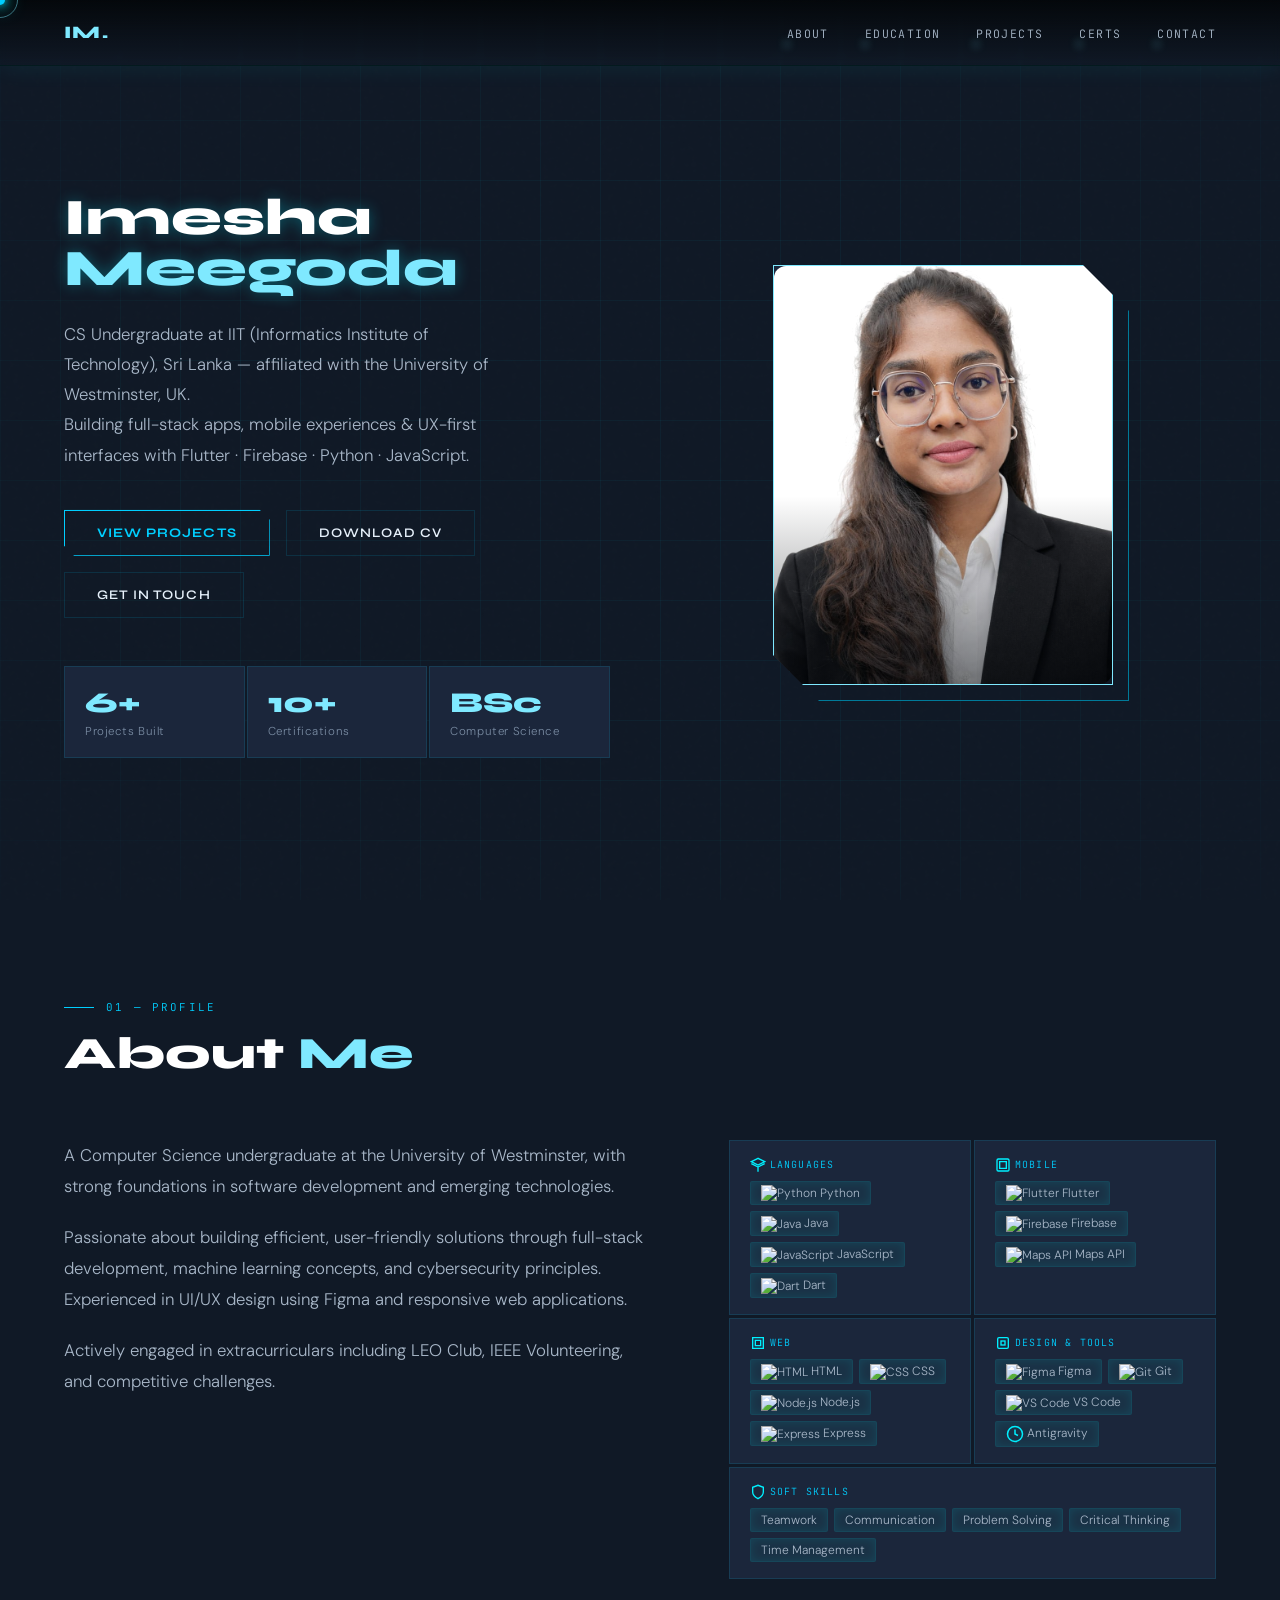
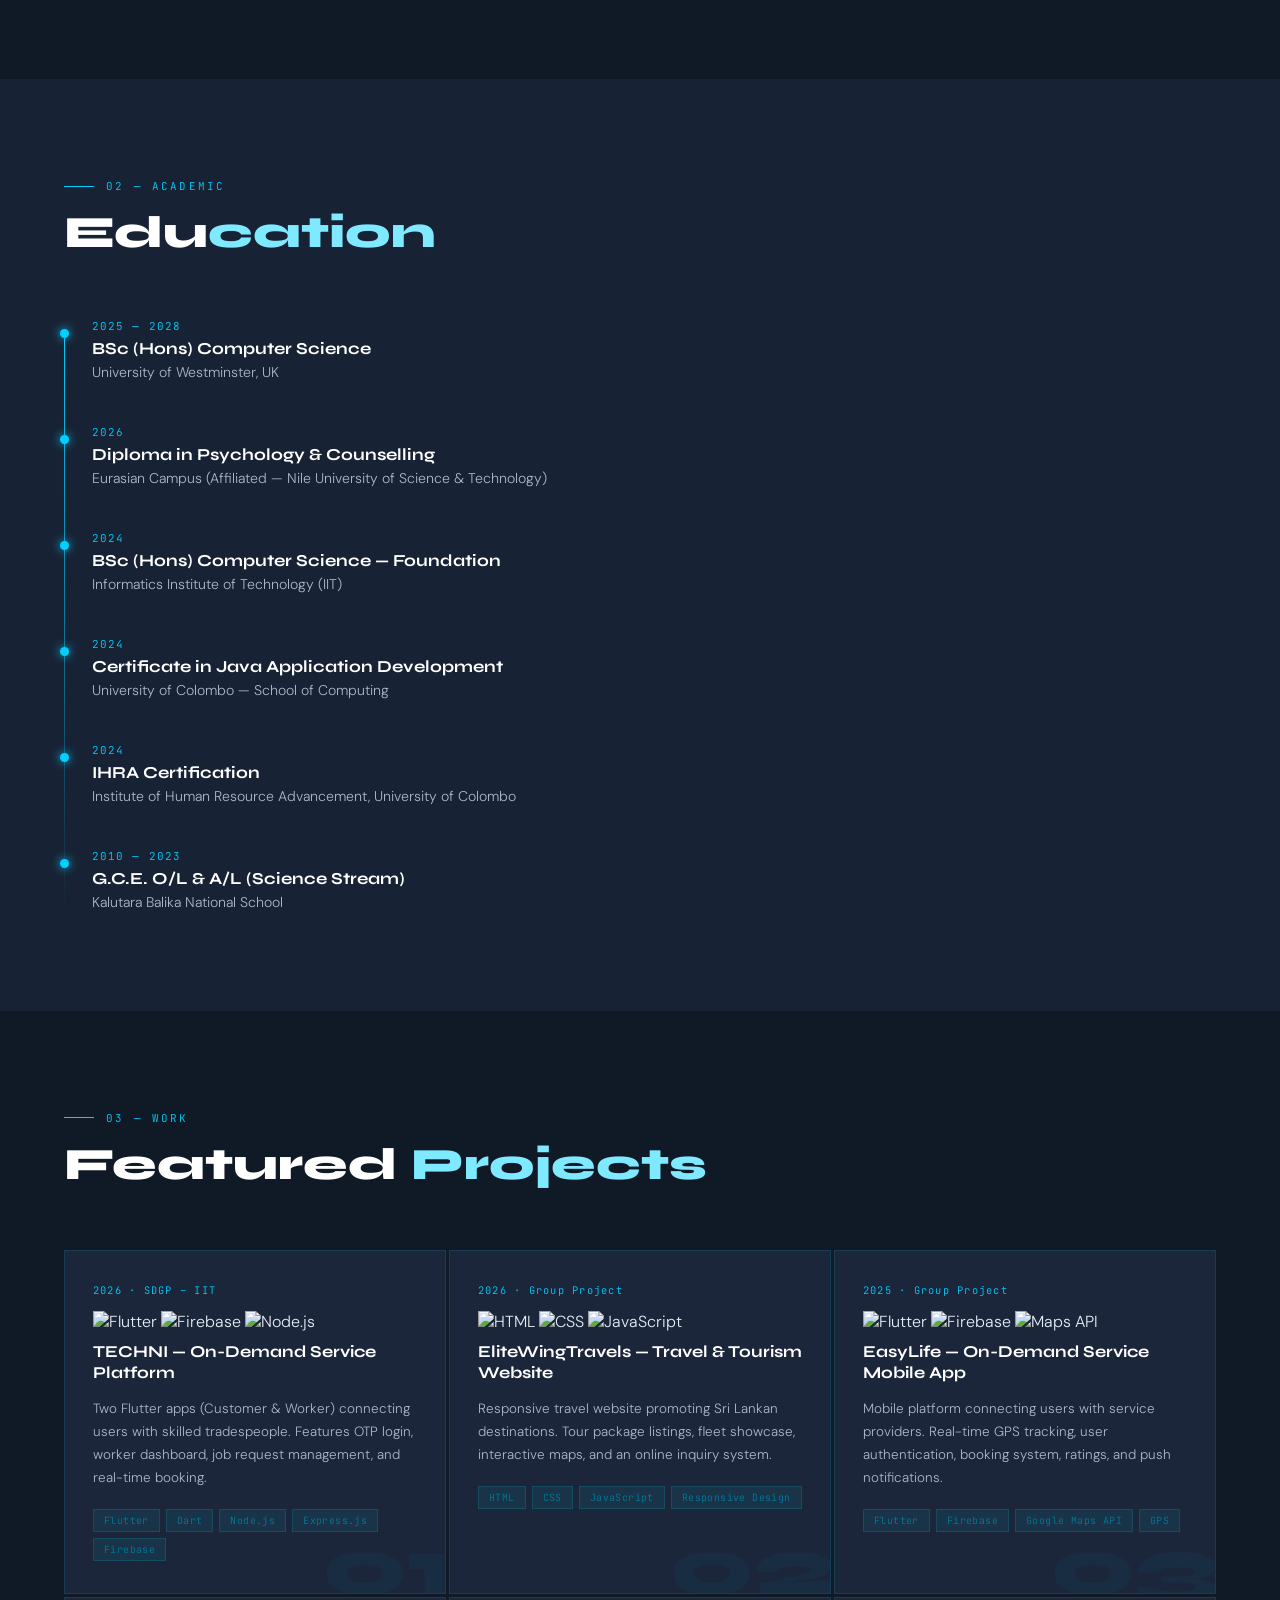
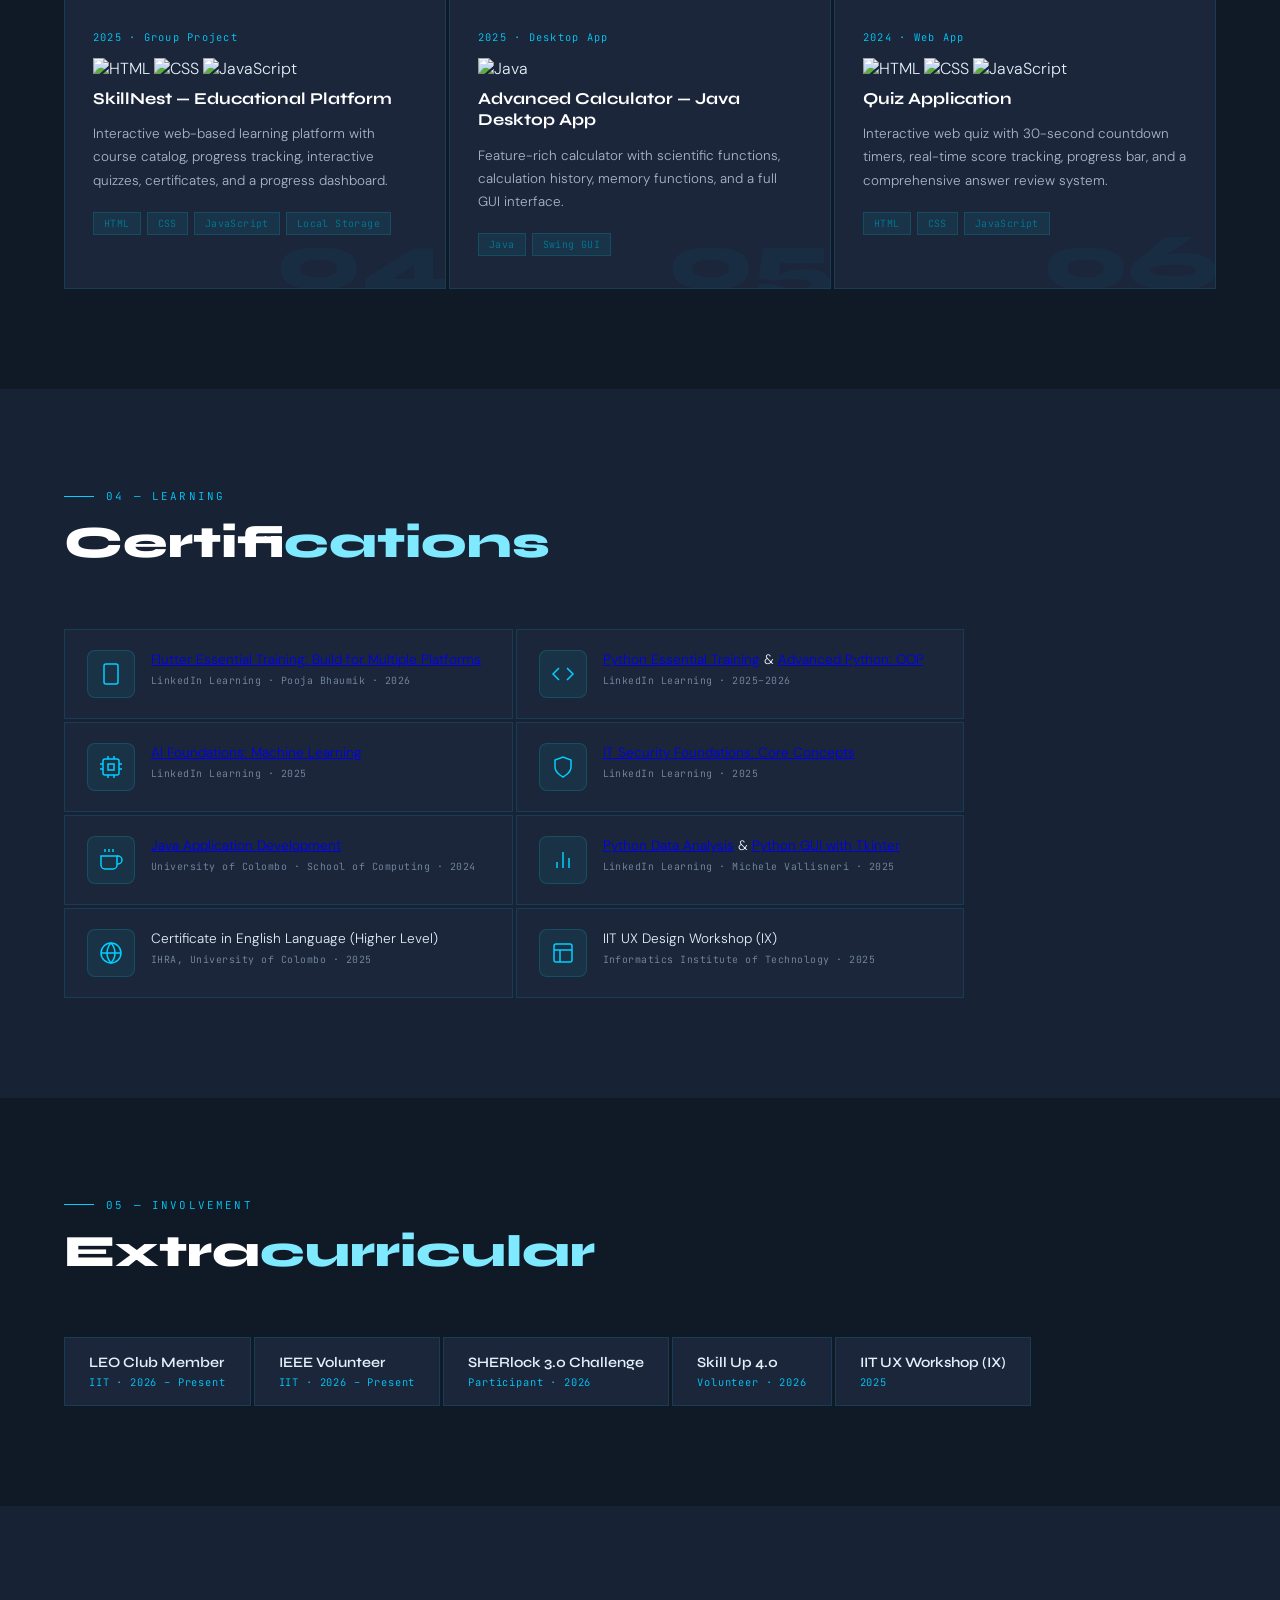
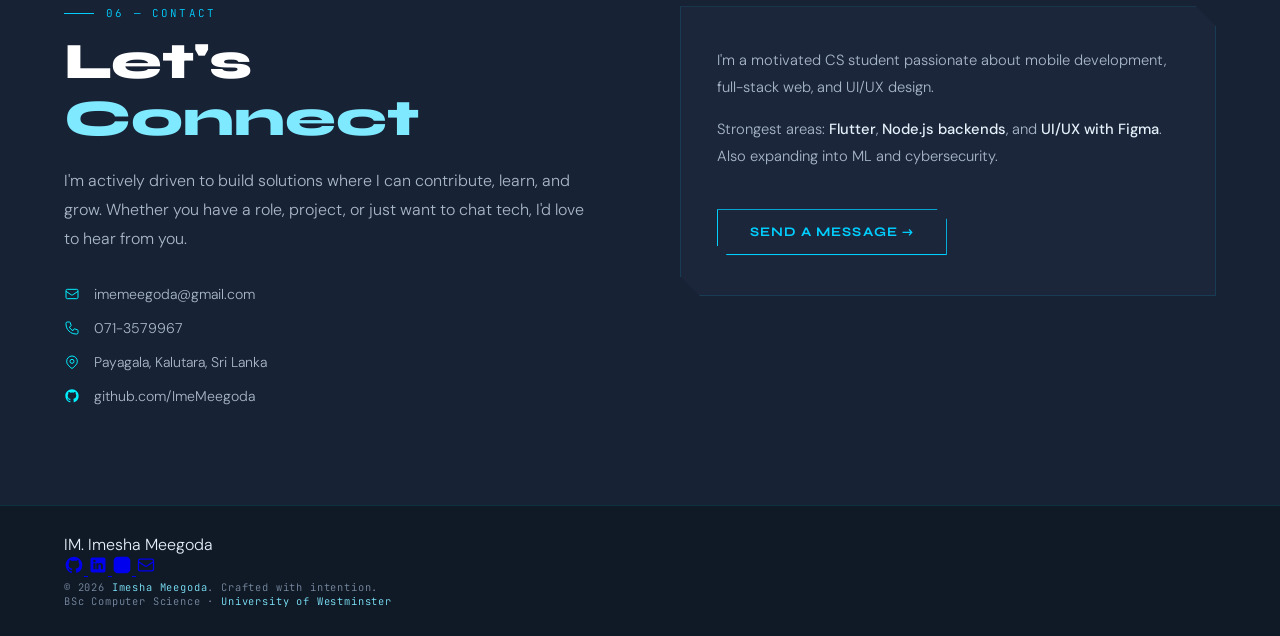
==== index.html @ ee3eea5b "Add portfolio website and assets Initial import of Imesha Meegoda portfolio site. Adds index.html, s" ====
<!DOCTYPE html>
<html lang="en">

<head>
  <meta charset="UTF-8" />
  <meta name="viewport" content="width=device-width, initial-scale=1.0" />
  <title>Imesha Meegoda — CS Undergraduate</title>
  <link
    href="https://fonts.googleapis.com/css2?family=Syne:wght@400;600;700;800&family=DM+Sans:ital,wght@0,300;0,400;0,500;1,300&family=JetBrains+Mono:wght@400;500&display=swap"
    rel="stylesheet" />
  <link rel="stylesheet" href="style.css" />
  <link rel="stylesheet" href="animations.css" />
</head>

<body>
  <!-- Custom Cursor -->
  <div class="cursor" id="cursor"></div>
  <div class="cursor-ring" id="cursorRing"></div>

  <!-- ── NAVIGATION ── -->
  <nav id="navbar">
    <a href="#home" class="nav-logo">IM.</a>
    <ul class="nav-links">
      <li><a href="#about">About</a></li>
      <li><a href="#education">Education</a></li>
      <li><a href="#projects">Projects</a></li>
      <li><a href="#certifications">Certs</a></li>
      <li><a href="#contact">Contact</a></li>
    </ul>
    <button class="nav-hamburger" id="hamburger" aria-label="Menu">
      <span></span><span></span><span></span>
    </button>
  </nav>

  <!-- ── HERO ── -->
  <section class="hero" id="home">
    <div class="hero-bg-grid" aria-hidden="true"></div>

    <div class="hero-left reveal">
      <h1>
        Imesha<br />
        <span class="text-accent">Meegoda</span>
      </h1>
      <p class="hero-subtitle">
        CS Undergraduate at IIT (Informatics Institute of Technology), Sri Lanka — affiliated with the University of Westminster, UK.<br />
        Building full-stack apps, mobile experiences &amp; UX-first interfaces with Flutter · Firebase · Python · JavaScript.
      </p>
      <div class="hero-actions">
        <a href="#projects" class="btn-primary">View Projects</a>
        <a href="Imesha Meegoda CV.pdf" target="_blank" class="btn-outline">Download CV</a>
        <a href="#contact" class="btn-outline">Get in Touch</a>
          
      </div>
      <div class="hero-stats">
        <div class="stat-card">
          <span class="stat-num" data-target="6" data-suffix="+">0+</span>
          <span class="stat-label">Projects Built</span>
        </div>
        <div class="stat-card">
          <span class="stat-num" data-target="10" data-suffix="+">0+</span>
          <span class="stat-label">Certifications</span>
        </div>
        <div class="stat-card">
          <span class="stat-num">BSc</span>
          <span class="stat-label">Computer Science</span>
        </div>
      </div>
    </div>

    <div class="hero-right">
      <div class="photo-wrapper">
        <div class="photo-frame">
          <img src="./cv photo.jpg" alt="Imesha Meegoda"
            style="width: 100%; height: 100%; object-fit: cover;"
            onerror="this.onerror=null; this.style.display='none'; this.nextElementSibling.style.display='flex';" />
          <div class="photo-placeholder" style="display:none;">
            <svg width="64" height="64" viewBox="0 0 24 24" fill="none" stroke="#00F0FF" stroke-width="1">
              <circle cx="12" cy="8" r="4" />
              <path d="M4 20c0-4 3.6-7 8-7s8 3 8 7" />
            </svg>
            <span>ADD profile.jpg</span>
          </div>
        </div>
        <div class="photo-deco"></div>
      </div>
    </div>
  </section>

  <!-- ── ABOUT ── -->
  <section id="about" class="reveal">
    <div class="section-header">
      <span class="section-label">01 — Profile</span>
      <h2 class="section-title">About <span class="text-accent">Me</span></h2>
    </div>
    <div class="about-grid">
      <div class="about-text reveal">
        <p>A Computer Science undergraduate at the University of Westminster, with strong
          foundations in software development and emerging technologies.</p>
        <p>Passionate about building efficient, user-friendly solutions through full-stack development,
          machine learning concepts, and cybersecurity principles. Experienced in UI/UX design using Figma and
          responsive web applications.</p>
        <p>Actively engaged in extracurriculars including LEO Club, IEEE Volunteering, and competitive
          challenges.</p>
        <div class="about-links" id="about-links"></div>
      </div>

      <div class="skills-grid reveal" style="--delay:0.15s">
        <div class="skill-card">
          <div class="skill-cat"><svg width="16" height="16" viewBox="0 0 24 24" fill="none" stroke="#00F0FF" stroke-width="2" style="vertical-align:middle;margin-right:4px;"><path d="M12 2L2 7l10 5 10-5-10-5zm0 13v7m0-7l-10-5m10 5l10-5"/></svg>Languages</div>
          <div class="skill-tags">
            <span><img src="https://cdn.jsdelivr.net/gh/devicons/devicon/icons/python/python-original.svg" alt="Python" width="18" style="vertical-align:middle;"> Python</span>
            <span><img src="https://cdn.jsdelivr.net/gh/devicons/devicon/icons/java/java-original.svg" alt="Java" width="18" style="vertical-align:middle;"> Java</span>
            <span><img src="https://cdn.jsdelivr.net/gh/devicons/devicon/icons/javascript/javascript-original.svg" alt="JavaScript" width="18" style="vertical-align:middle;"> JavaScript</span>
            <span><img src="https://cdn.jsdelivr.net/gh/devicons/devicon/icons/dart/dart-original.svg" alt="Dart" width="18" style="vertical-align:middle;"> Dart</span>
          </div>
        </div>
        <div class="skill-card">
          <div class="skill-cat"><svg width="16" height="16" viewBox="0 0 24 24" fill="none" stroke="#00F0FF" stroke-width="2" style="vertical-align:middle;margin-right:4px;"><rect x="3" y="3" width="18" height="18" rx="2"/><path d="M7 7h10v10H7z"/></svg>Mobile</div>
          <div class="skill-tags">
            <span><img src="https://cdn.jsdelivr.net/gh/devicons/devicon/icons/flutter/flutter-original.svg" alt="Flutter" width="18" style="vertical-align:middle;"> Flutter</span>
            <span><img src="https://cdn.jsdelivr.net/gh/devicons/devicon/icons/firebase/firebase-plain.svg" alt="Firebase" width="18" style="vertical-align:middle;"> Firebase</span>
            <span><img src="https://cdn.jsdelivr.net/gh/devicons/devicon/icons/googlemaps/googlemaps-original.svg" alt="Maps API" width="18" style="vertical-align:middle;"> Maps API</span>
          </div>
        </div>
        <div class="skill-card">
          <div class="skill-cat"><svg width="16" height="16" viewBox="0 0 24 24" fill="none" stroke="#00F0FF" stroke-width="2" style="vertical-align:middle;margin-right:4px;"><path d="M4 4h16v16H4z"/><path d="M8 8h8v8H8z"/></svg>Web</div>
          <div class="skill-tags">
            <span><img src="https://cdn.jsdelivr.net/gh/devicons/devicon/icons/html5/html5-original.svg" alt="HTML" width="18" style="vertical-align:middle;"> HTML</span>
            <span><img src="https://cdn.jsdelivr.net/gh/devicons/devicon/icons/css3/css3-original.svg" alt="CSS" width="18" style="vertical-align:middle;"> CSS</span>
            <span><img src="https://cdn.jsdelivr.net/gh/devicons/devicon/icons/nodejs/nodejs-original.svg" alt="Node.js" width="18" style="vertical-align:middle;"> Node.js</span>
            <span><img src="https://cdn.jsdelivr.net/gh/devicons/devicon/icons/express/express-original.svg" alt="Express" width="18" style="vertical-align:middle;"> Express</span>
          </div>
        </div>
        <div class="skill-card">
          <div class="skill-cat"><svg width="16" height="16" viewBox="0 0 24 24" fill="none" stroke="#00F0FF" stroke-width="2" style="vertical-align:middle;margin-right:4px;"><rect x="4" y="4" width="16" height="16" rx="2"/><rect x="9" y="9" width="6" height="6"/></svg>Design & Tools</div>
          <div class="skill-tags">
            <span><img src="https://cdn.jsdelivr.net/gh/devicons/devicon/icons/figma/figma-original.svg" alt="Figma" width="18" style="vertical-align:middle;"> Figma</span>
            <span><img src="https://cdn.jsdelivr.net/gh/devicons/devicon/icons/git/git-original.svg" alt="Git" width="18" style="vertical-align:middle;"> Git</span>
            <span><img src="https://cdn.jsdelivr.net/gh/devicons/devicon/icons/vscode/vscode-original.svg" alt="VS Code" width="18" style="vertical-align:middle;"> VS Code</span>
            <span><svg width="18" height="18" viewBox="0 0 24 24" fill="none" stroke="#00F0FF" stroke-width="2" style="vertical-align:middle;"><circle cx="12" cy="12" r="10"/><path d="M12 6v6l4 2"/></svg> Antigravity</span>
          </div>
        </div>
        <div class="skill-card span-full">
          <div class="skill-cat"><svg width="16" height="16" viewBox="0 0 24 24" fill="none" stroke="#00F0FF" stroke-width="2" style="vertical-align:middle;margin-right:4px;"><path d="M12 22s8-4 8-10V5l-8-3-8 3v7c0 6 8 10 8 10z"/></svg>Soft Skills</div>
          <div class="skill-tags">
            <span>Teamwork</span><span>Communication</span><span>Problem Solving</span>
            <span>Critical Thinking</span><span>Time Management</span>
          </div>
        </div>
      </div>
    </div>
  </section>

  <!-- ── EDUCATION ── -->
  <section id="education" class="section-dark reveal">
    <div class="section-header">
      <span class="section-label">02 — Academic</span>
      <h2 class="section-title">Edu<span class="text-accent">cation</span></h2>
    </div>
    <div class="timeline reveal">
      <div class="timeline-item">
        <div class="tl-year">2025 — 2028</div>
        <div class="tl-title">BSc (Hons) Computer Science</div>
        <div class="tl-place">University of Westminster, UK</div>
      </div>
      <div class="timeline-item">
        <div class="tl-year">2026</div>
        <div class="tl-title">Diploma in Psychology &amp; Counselling</div>
        <div class="tl-place">Eurasian Campus (Affiliated — Nile University of Science &amp; Technology)</div>
      </div>
      <div class="timeline-item">
        <div class="tl-year">2024</div>
        <div class="tl-title">BSc (Hons) Computer Science — Foundation</div>
        <div class="tl-place">Informatics Institute of Technology (IIT)</div>
      </div>
      <div class="timeline-item">
        <div class="tl-year">2024</div>
        <div class="tl-title">Certificate in Java Application Development</div>
        <div class="tl-place">University of Colombo — School of Computing</div>
      </div>
      <div class="timeline-item">
        <div class="tl-year">2024</div>
        <div class="tl-title">IHRA Certification</div>
        <div class="tl-place">Institute of Human Resource Advancement, University of Colombo</div>
      </div>
      <div class="timeline-item">
        <div class="tl-year">2010 — 2023</div>
        <div class="tl-title">G.C.E. O/L &amp; A/L (Science Stream)</div>
        <div class="tl-place">Kalutara Balika National School</div>
      </div>
    </div>
  </section>

  <!-- ── PROJECTS ── -->
  <section id="projects" class="reveal">
    <div class="section-header">
      <span class="section-label">03 — Work</span>
      <h2 class="section-title">Featured <span class="text-accent">Projects</span></h2>
    </div>
    <div class="projects-grid">

      <div class="project-card reveal">
        <div class="card-num">01</div>
        <div class="project-year">2026 · SDGP – IIT</div>
        <div style="margin-bottom:10px;"><img src="https://cdn.jsdelivr.net/gh/devicons/devicon/icons/flutter/flutter-original.svg" alt="Flutter" width="28" style="vertical-align:middle;margin-right:4px;"><img src="https://cdn.jsdelivr.net/gh/devicons/devicon/icons/firebase/firebase-plain.svg" alt="Firebase" width="28" style="vertical-align:middle;margin-right:4px;"><img src="https://cdn.jsdelivr.net/gh/devicons/devicon/icons/nodejs/nodejs-original.svg" alt="Node.js" width="28" style="vertical-align:middle;margin-right:4px;"></div>
        <h3 class="project-title">TECHNI — On-Demand Service Platform</h3>
        <p class="project-desc">Two Flutter apps (Customer &amp; Worker) connecting users with skilled tradespeople.
          Features OTP login, worker dashboard, job request management, and real-time booking.</p>
        <div class="project-stack">
          <span>Flutter</span><span>Dart</span><span>Node.js</span><span>Express.js</span><span>Firebase</span>
        </div>
      </div>

      <div class="project-card reveal" style="--delay:0.1s">
        <div class="card-num">02</div>
        <div class="project-year">2026 · Group Project</div>
        <div style="margin-bottom:10px;"><img src="https://cdn.jsdelivr.net/gh/devicons/devicon/icons/html5/html5-original.svg" alt="HTML" width="28" style="vertical-align:middle;margin-right:4px;"><img src="https://cdn.jsdelivr.net/gh/devicons/devicon/icons/css3/css3-original.svg" alt="CSS" width="28" style="vertical-align:middle;margin-right:4px;"><img src="https://cdn.jsdelivr.net/gh/devicons/devicon/icons/javascript/javascript-original.svg" alt="JavaScript" width="28" style="vertical-align:middle;margin-right:4px;"></div>
        <h3 class="project-title">EliteWingTravels — Travel &amp; Tourism Website</h3>
        <p class="project-desc">Responsive travel website promoting Sri Lankan destinations. Tour package listings,
          fleet showcase, interactive maps, and an online inquiry system.</p>
        <div class="project-stack">
          <span>HTML</span><span>CSS</span><span>JavaScript</span><span>Responsive Design</span>
        </div>
      </div>

      <div class="project-card reveal" style="--delay:0.2s">
        <div class="card-num">03</div>
        <div class="project-year">2025 · Group Project</div>
        <div style="margin-bottom:10px;"><img src="https://cdn.jsdelivr.net/gh/devicons/devicon/icons/flutter/flutter-original.svg" alt="Flutter" width="28" style="vertical-align:middle;margin-right:4px;"><img src="https://cdn.jsdelivr.net/gh/devicons/devicon/icons/firebase/firebase-plain.svg" alt="Firebase" width="28" style="vertical-align:middle;margin-right:4px;"><img src="https://cdn.jsdelivr.net/gh/devicons/devicon/icons/googlemaps/googlemaps-original.svg" alt="Maps API" width="28" style="vertical-align:middle;margin-right:4px;"></div>
        <h3 class="project-title">EasyLife — On-Demand Service Mobile App</h3>
        <p class="project-desc">Mobile platform connecting users with service providers. Real-time GPS tracking, user
          authentication, booking system, ratings, and push notifications.</p>
        <div class="project-stack">
          <span>Flutter</span><span>Firebase</span><span>Google Maps API</span><span>GPS</span>
        </div>
      </div>

      <div class="project-card reveal">
        <div class="card-num">04</div>
        <div class="project-year">2025 · Group Project</div>
        <div style="margin-bottom:10px;"><img src="https://cdn.jsdelivr.net/gh/devicons/devicon/icons/html5/html5-original.svg" alt="HTML" width="28" style="vertical-align:middle;margin-right:4px;"><img src="https://cdn.jsdelivr.net/gh/devicons/devicon/icons/css3/css3-original.svg" alt="CSS" width="28" style="vertical-align:middle;margin-right:4px;"><img src="https://cdn.jsdelivr.net/gh/devicons/devicon/icons/javascript/javascript-original.svg" alt="JavaScript" width="28" style="vertical-align:middle;margin-right:4px;"></div>
        <h3 class="project-title">SkillNest — Educational Platform</h3>
        <p class="project-desc">Interactive web-based learning platform with course catalog, progress tracking,
          interactive quizzes, certificates, and a progress dashboard.</p>
        <div class="project-stack">
          <span>HTML</span><span>CSS</span><span>JavaScript</span><span>Local Storage</span>
        </div>
      </div>

      <div class="project-card reveal" style="--delay:0.1s">
        <div class="card-num">05</div>
        <div class="project-year">2025 · Desktop App</div>
        <div style="margin-bottom:10px;"><img src="https://cdn.jsdelivr.net/gh/devicons/devicon/icons/java/java-original.svg" alt="Java" width="28" style="vertical-align:middle;margin-right:4px;"></div>
        <h3 class="project-title">Advanced Calculator — Java Desktop App</h3>
        <p class="project-desc">Feature-rich calculator with scientific functions, calculation history, memory
          functions, and a full GUI interface.</p>
        <div class="project-stack">
          <span>Java</span><span>Swing GUI</span>
        </div>
      </div>

      <div class="project-card reveal" style="--delay:0.2s">
        <div class="card-num">06</div>
        <div class="project-year">2024 · Web App</div>
        <div style="margin-bottom:10px;"><img src="https://cdn.jsdelivr.net/gh/devicons/devicon/icons/html5/html5-original.svg" alt="HTML" width="28" style="vertical-align:middle;margin-right:4px;"><img src="https://cdn.jsdelivr.net/gh/devicons/devicon/icons/css3/css3-original.svg" alt="CSS" width="28" style="vertical-align:middle;margin-right:4px;"><img src="https://cdn.jsdelivr.net/gh/devicons/devicon/icons/javascript/javascript-original.svg" alt="JavaScript" width="28" style="vertical-align:middle;margin-right:4px;"></div>
        <h3 class="project-title">Quiz Application</h3>
        <p class="project-desc">Interactive web quiz with 30-second countdown timers, real-time score tracking, progress
          bar, and a comprehensive answer review system.</p>
        <div class="project-stack">
          <span>HTML</span><span>CSS</span><span>JavaScript</span>
        </div>
      </div>

    </div>
  </section>

  <!-- ── CERTIFICATIONS ── -->
  <section id="certifications" class="section-dark reveal">
    <div class="section-header">
      <span class="section-label">04 — Learning</span>
      <h2 class="section-title">Certifi<span class="text-accent">cations</span></h2>
    </div>
    <div class="certs-grid">
      <div class="cert-card reveal">
        <div class="cert-icon"><svg width="24" height="24" viewBox="0 0 24 24" fill="none" stroke="currentColor"
            stroke-width="1.5">
            <rect x="5" y="2" width="14" height="20" rx="2" ry="2" />
            <line x1="12" y1="18" x2="12.01" y2="18" />
          </svg></div>
        <div>
          <p class="cert-name"><a href="https://lnkd.in/gzv2jT7t" target="_blank" rel="noopener">Flutter Essential Training: Build for Multiple Platforms</a></p>
          <p class="cert-src">LinkedIn Learning · Pooja Bhaumik · 2026</p>
        </div>
      </div>
      <div class="cert-card reveal" style="--delay:0.05s">
        <div class="cert-icon"><svg width="24" height="24" viewBox="0 0 24 24" fill="none" stroke="currentColor"
            stroke-width="1.5">
            <polyline points="16 18 22 12 16 6" />
            <polyline points="8 6 2 12 8 18" />
          </svg></div>
        <div>
          <p class="cert-name"><a href="https://lnkd.in/eaKx5h2v" target="_blank" rel="noopener">Python Essential Training</a> &amp; <a href="https://lnkd.in/eyvpj3-h" target="_blank" rel="noopener">Advanced Python: OOP</a></p>
          <p class="cert-src">LinkedIn Learning · 2025–2026</p>
        </div>
      </div>
      <div class="cert-card reveal" style="--delay:0.1s">
        <div class="cert-icon"><svg width="24" height="24" viewBox="0 0 24 24" fill="none" stroke="currentColor"
            stroke-width="1.5">
            <rect x="4" y="4" width="16" height="16" rx="2" ry="2" />
            <rect x="9" y="9" width="6" height="6" />
            <line x1="9" y1="1" x2="9" y2="4" />
            <line x1="15" y1="1" x2="15" y2="4" />
            <line x1="9" y1="20" x2="9" y2="23" />
            <line x1="15" y1="20" x2="15" y2="23" />
            <line x1="20" y1="9" x2="23" y2="9" />
            <line x1="20" y1="14" x2="23" y2="14" />
            <line x1="1" y1="9" x2="4" y2="9" />
            <line x1="1" y1="14" x2="4" y2="14" />
          </svg></div>
        <div>
          <p class="cert-name"><a href="https://lnkd.in/d_Ufng9M" target="_blank" rel="noopener">AI Foundations: Machine Learning</a></p>
          <p class="cert-src">LinkedIn Learning · 2025</p>
        </div>
      </div>
      <div class="cert-card reveal" style="--delay:0.15s">
        <div class="cert-icon"><svg width="24" height="24" viewBox="0 0 24 24" fill="none" stroke="currentColor"
            stroke-width="1.5">
            <path d="M12 22s8-4 8-10V5l-8-3-8 3v7c0 6 8 10 8 10z" />
          </svg></div>
        <div>
          <p class="cert-name"><a href="https://lnkd.in/eAFjWevy" target="_blank" rel="noopener">IT Security Foundations: Core Concepts</a></p>
          <p class="cert-src">LinkedIn Learning · 2025</p>
        </div>
      </div>
      <div class="cert-card reveal" style="--delay:0.2s">
        <div class="cert-icon"><svg width="24" height="24" viewBox="0 0 24 24" fill="none" stroke="currentColor"
            stroke-width="1.5">
            <path d="M18 8h1a4 4 0 0 1 0 8h-1" />
            <path d="M2 8h16v9a4 4 0 0 1-4 4H6a4 4 0 0 1-4-4V8z" />
            <line x1="6" y1="1" x2="6" y2="4" />
            <line x1="10" y1="1" x2="10" y2="4" />
            <line x1="14" y1="1" x2="14" y2="4" />
          </svg></div>
        <div>
          <p class="cert-name"><a href="https://www.linkedin.com/posts/imesha-meegoda-180b31352_javadeveloper-ucsc-techskills-activity-7397681936179032064-QwHi?utm_source=share&utm_medium=member_desktop&rcm=ACoAAFgWnrAB_bH4vVdPZS-ZHTIyrhU2wVOVN9o" target="_blank" rel="noopener">Java Application Development</a></p>
          <p class="cert-src">University of Colombo · School of Computing · 2024</p>
        </div>
      </div>
      <div class="cert-card reveal" style="--delay:0.25s">
        <div class="cert-icon"><svg width="24" height="24" viewBox="0 0 24 24" fill="none" stroke="currentColor"
            stroke-width="1.5">
            <line x1="18" y1="20" x2="18" y2="10" />
            <line x1="12" y1="20" x2="12" y2="4" />
            <line x1="6" y1="20" x2="6" y2="14" />
          </svg></div>
        <div>
          <p class="cert-name"><a href="https://lnkd.in/eNiAHVEi" target="_blank" rel="noopener">Python Data Analysis</a> &amp; <a href="https://lnkd.in/eGzSGDnA" target="_blank" rel="noopener">Python GUI with Tkinter</a></p>
          <p class="cert-src">LinkedIn Learning · Michele Vallisneri · 2025</p>
        </div>
      </div>
      <div class="cert-card reveal" style="--delay:0.3s">
        <div class="cert-icon"><svg width="24" height="24" viewBox="0 0 24 24" fill="none" stroke="currentColor"
            stroke-width="1.5">
            <circle cx="12" cy="12" r="10" />
            <line x1="2" y1="12" x2="22" y2="12" />
            <path d="M12 2a15.3 15.3 0 0 1 4 10 15.3 15.3 0 0 1-4 10 15.3 15.3 0 0 1-4-10 15.3 15.3 0 0 1 4-10z" />
          </svg></div>
        <div>
          <p class="cert-name">Certificate in English Language (Higher Level)</p>
          <p class="cert-src">IHRA, University of Colombo · 2025</p>
        </div>
      </div>
      <div class="cert-card reveal" style="--delay:0.35s">
        <div class="cert-icon"><svg width="24" height="24" viewBox="0 0 24 24" fill="none" stroke="currentColor"
            stroke-width="1.5">
            <rect x="3" y="3" width="18" height="18" rx="2" ry="2" />
            <line x1="3" y1="9" x2="21" y2="9" />
            <line x1="9" y1="21" x2="9" y2="9" />
          </svg></div>
        <div>
          <p class="cert-name">IIT UX Design Workshop (IX)</p>
          <p class="cert-src">Informatics Institute of Technology · 2025</p>
        </div>
      </div>
    </div>
  </section>

  <!-- ── ACTIVITIES ── -->
  <section id="activities" class="reveal">
    <div class="section-header">
      <span class="section-label">05 — Involvement</span>
      <h2 class="section-title">Extra<span class="text-accent">curricular</span></h2>
    </div>
    <div class="activities-grid reveal">
      <div class="activity-card">
        <div class="act-name">LEO Club Member</div>
        <div class="act-year">IIT · 2026 – Present</div>
      </div>
      <div class="activity-card">
        <div class="act-name">IEEE Volunteer</div>
        <div class="act-year">IIT · 2026 – Present</div>
      </div>
      <div class="activity-card">
        <div class="act-name">SHERlock 3.0 Challenge</div>
        <div class="act-year">Participant · 2026</div>
      </div>
      <div class="activity-card">
        <div class="act-name">Skill Up 4.0</div>
        <div class="act-year">Volunteer · 2026</div>
      </div>
      <div class="activity-card">
        <div class="act-name">IIT UX Workshop (IX)</div>
        <div class="act-year">2025</div>
      </div>
    </div>
  </section>

  <!-- ── CONTACT ── -->
  <section id="contact" class="section-dark reveal">
    <div class="contact-grid">
      <div class="contact-left reveal">
        <span class="section-label">06 — Contact</span>
        <h2 class="contact-heading">Let's <span class="text-accent">Connect</span></h2>
        <p>I'm actively driven to build solutions where I can contribute, learn, and grow. Whether you have a
          role, project, or just want to chat tech, I'd love to hear from you.</p>
        <ul class="contact-list">
          <li>
            <svg width="16" height="16" viewBox="0 0 24 24" fill="none" stroke="#00F0FF" stroke-width="1.5">
              <path
                d="M3 8l7.89 5.26a2 2 0 002.22 0L21 8M5 19h14a2 2 0 002-2V7a2 2 0 00-2-2H5a2 2 0 00-2 2v10a2 2 0 002 2z" />
            </svg>
            <a href="mailto:imemeegoda@gmail.com">imemeegoda@gmail.com</a>
          </li>
          <li>
            <svg width="16" height="16" viewBox="0 0 24 24" fill="none" stroke="#00F0FF" stroke-width="1.5">
              <path
                d="M3 5a2 2 0 012-2h3.28a1 1 0 01.948.684l1.498 4.493a1 1 0 01-.502 1.21l-2.257 1.13a11.042 11.042 0 005.516 5.516l1.13-2.257a1 1 0 011.21-.502l4.493 1.498a1 1 0 01.684.949V19a2 2 0 01-2 2h-1C9.716 21 3 14.284 3 6V5z" />
            </svg>
            071-3579967
          </li>
          <li>
            <svg width="16" height="16" viewBox="0 0 24 24" fill="none" stroke="#00F0FF" stroke-width="1.5">
              <path d="M17.657 16.657L13.414 20.9a2 2 0 01-2.827 0l-4.244-4.243a8 8 0 1111.314 0z" />
              <circle cx="12" cy="11" r="3" />
            </svg>
            Payagala, Kalutara, Sri Lanka
          </li>
          <li>
            <svg width="16" height="16" viewBox="0 0 24 24" fill="#00F0FF">
              <path
                d="M12 2C6.48 2 2 6.48 2 12c0 4.42 2.87 8.17 6.84 9.49.5.09.68-.22.68-.48v-1.7c-2.78.6-3.37-1.34-3.37-1.34-.45-1.15-1.11-1.46-1.11-1.46-.91-.62.07-.61.07-.61 1 .07 1.53 1.03 1.53 1.03.89 1.52 2.34 1.08 2.91.83.09-.65.35-1.08.63-1.33-2.22-.25-4.56-1.11-4.56-4.94 0-1.09.39-1.98 1.03-2.68-.1-.25-.45-1.27.1-2.64 0 0 .84-.27 2.75 1.02A9.56 9.56 0 0112 6.8c.85 0 1.71.11 2.51.33 1.91-1.29 2.75-1.02 2.75-1.02.55 1.37.2 2.39.1 2.64.64.7 1.03 1.59 1.03 2.68 0 3.84-2.34 4.68-4.57 4.93.36.31.68.92.68 1.85v2.74c0 .27.18.58.69.48A10.01 10.01 0 0022 12c0-5.52-4.48-10-10-10z" />
            </svg>
            <a href="https://github.com/ImeMeegoda" target="_blank">github.com/ImeMeegoda</a>
          </li>
        </ul>
      </div>
      <div class="contact-right reveal" style="--delay:0.15s">
        <p>I'm a motivated CS student passionate about mobile development,
          full-stack web, and UI/UX design.</p>
        <p>Strongest areas: <strong>Flutter</strong>, <strong>Node.js backends</strong>, and <strong>UI/UX with
            Figma</strong>. Also expanding into ML and cybersecurity.</p>
        <a href="mailto:imemeegoda@gmail.com" class="btn-primary" style="display:inline-block;margin-top:24px">Send a
          Message →</a>
      </div>
    </div>
  </section>

  <!-- ── FOOTER ── -->
  <footer class="site-footer reveal">
    <div class="footer-content">
      <div class="footer-brand">
        <span class="footer-logo">IM.</span>
        <span class="footer-name">Imesha Meegoda</span>
      </div>
      <div class="footer-social">
        <a href="https://github.com/ImeMeegoda" target="_blank" aria-label="GitHub" class="footer-link">
          <svg width="20" height="20" viewBox="0 0 24 24" fill="currentColor"><path d="M12 2C6.48 2 2 6.48 2 12c0 4.42 2.87 8.17 6.84 9.49.5.09.68-.22.68-.48v-1.7c-2.78.6-3.37-1.34-3.37-1.34-.45-1.15-1.11-1.46-1.11-1.46-.91-.62.07-.61.07-.61 1 .07 1.53 1.03 1.53 1.03.89 1.52 2.34 1.08 2.91.83.09-.65.35-1.08.63-1.33-2.22-.25-4.56-1.11-4.56-4.94 0-1.09.39-1.98 1.03-2.68-.1-.25-.45-1.27.1-2.64 0 0 .84-.27 2.75 1.02A9.56 9.56 0 0112 6.8c.85 0 1.71.11 2.51.33 1.91-1.29 2.75-1.02 2.75-1.02.55 1.37.2 2.39.1 2.64.64.7 1.03 1.59 1.03 2.68 0 3.84-2.34 4.68-4.57 4.93.36.31.68.92.68 1.85v2.74c0 .27.18.58.69.48A10.01 10.01 0 0022 12c0-5.52-4.48-10-10-10z"/></svg>
        </a>
        <a href="https://www.linkedin.com/in/imeshameegoda-180b31352/" target="_blank" aria-label="LinkedIn" class="footer-link">
          <svg width="20" height="20" viewBox="0 0 24 24" fill="currentColor"><path d="M19 3H5a2 2 0 00-2 2v14a2 2 0 002 2h14a2 2 0 002-2V5a2 2 0 00-2-2zM9 17H6.5v-7H9v7zM7.75 8.75a1.5 1.5 0 110-3 1.5 1.5 0 010 3zM18 17h-2.5v-3.5c0-1-.02-2.3-1.4-2.3-1.4 0-1.6 1.09-1.6 2.22V17H10v-7h2.4v1h.03c.34-.64 1.16-1.3 2.38-1.3 2.54 0 3.01 1.68 3.01 3.85V17z"/></svg>
        </a>
        <a href="https://www.instagram.com/ime_mz_meegoda_?igsh=cGhrMDFvdGYxNWEw" target="_blank" aria-label="Instagram" class="footer-link">
          <svg width="20" height="20" viewBox="0 0 24 24" fill="currentColor"><rect x="2" y="2" width="20" height="20" rx="5"/><path d="M16 11.37A4 4 0 1 1 12.63 8 4 4 0 0 1 16 11.37z"/><circle cx="17.5" cy="6.5" r="1.5"/></svg>
        </a>
        <a href="mailto:imemeegoda@gmail.com" aria-label="Email" class="footer-link">
          <svg width="20" height="20" viewBox="0 0 24 24" fill="none" stroke="currentColor" stroke-width="1.5"><path d="M3 8l7.89 5.26a2 2 0 002.22 0L21 8M5 19h14a2 2 0 002-2V7a2 2 0 00-2-2H5a2 2 0 00-2 2v10a2 2 0 002 2z"/></svg>
        </a>
      </div>
      <div class="footer-meta">
        <p>© 2026 <span class="text-accent">Imesha Meegoda</span>. Crafted with intention.</p>
        <p>BSc Computer Science · <span class="text-accent">University of Westminster</span></p>
      </div>
    </div>
  </footer>

  <!-- Scroll-to-top button -->
  <button id="scrollTopBtn" aria-label="Scroll to top">
    <svg width="28" height="28" viewBox="0 0 24 24" fill="none" stroke="#00F0FF" stroke-width="2"><path d="M12 19V5M5 12l7-7 7 7"/></svg>
  </button>

  <script src="cursor.js"></script>
  <script src="scroll.js"></script>
  <script src="nav.js"></script>
  <script src="reveal.js"></script>
  <script src="social-links.js"></script>
  <script>
    // Scroll-to-top button logic
    const scrollBtn = document.getElementById('scrollTopBtn');
    window.addEventListener('scroll', () => {
      if (window.scrollY > 300) {
        scrollBtn.style.opacity = '1';
        scrollBtn.style.pointerEvents = 'auto';
      } else {
        scrollBtn.style.opacity = '0';
        scrollBtn.style.pointerEvents = 'none';
      }
    });
    scrollBtn.addEventListener('click', () => {
      window.scrollTo({ top: 0, behavior: 'smooth' });
    });
  </script>
</body>

</html>
---- style.css ----
/* ── SHIMMER EFFECT ── */
.project-card {
  position: relative;
  overflow: hidden;
}
.project-card:hover::after {
  content: '';
  position: absolute;
  top: 0; left: -75%; width: 50%; height: 100%;
  background: linear-gradient(120deg, transparent 0%, rgba(0,240,255,0.13) 50%, transparent 100%);
  animation: shimmer 1.1s forwards;
  pointer-events: none;
}

@keyframes shimmer {
  100% { left: 130%; }
}

/* ── SCROLL TO TOP BUTTON ── */
#scrollTopBtn {
  position: fixed;
  bottom: 32px;
  right: 32px;
  z-index: 300;
  background: var(--surface);
  border: 1.5px solid var(--accent);
  border-radius: 50%;
  box-shadow: 0 2px 16px rgba(0,240,255,0.10);
  padding: 10px;
  cursor: pointer;
  opacity: 0;
  pointer-events: none;
  transition: opacity 0.3s, background 0.2s, border-color 0.2s, transform 0.2s;
}
#scrollTopBtn:hover {
  background: var(--accent-light);
  border-color: var(--accent-light);
  transform: translateY(-4px) scale(1.08);
}
/* ============================================================
   style.css — Imesha Meegoda Portfolio
   ============================================================ */

/* ── DESIGN TOKENS ── */
:root {
  --accent:        #00CFFF;
  --accent-light:  #7FE9FF;
  --accent-dim:    #007A99;
  --bg:          #101926;
  --bg-alt:      #182235;
  --surface:     #1B263B;
  --surface-2:   #22304A;
  --border:      rgba(0, 207, 255, 0.13);
  --border-hover:rgba(0, 207, 255, 0.32);
  --text:        #E6F0FA;
  --text-muted:  #A9B8C9;
  --text-dim:    #7A8CA3;
  --white:       #FFFFFF;
}

/* ── RESET ── */
*, *::before, *::after { margin: 0; padding: 0; box-sizing: border-box; }
html { scroll-behavior: smooth; }
body {
  background: var(--bg);
  color: var(--text);
  font-family: 'DM Sans', sans-serif;
  font-weight: 300;
  overflow-x: hidden;
  cursor: none;
}
body::before {
  /* subtle noise grain */
  content: '';
  position: fixed; inset: 0; pointer-events: none; z-index: 0;
  background-image: url("data:image/svg+xml,%3Csvg viewBox='0 0 200 200' xmlns='http://www.w3.org/2000/svg'%3E%3Cfilter id='n'%3E%3CfeTurbulence type='fractalNoise' baseFrequency='0.85' numOctaves='4' stitchTiles='stitch'/%3E%3C/filter%3E%3Crect width='100%25' height='100%25' filter='url(%23n)' opacity='0.03'/%3E%3C/svg%3E");
  opacity: 0.35;
}

/* ── CUSTOM CURSOR ── */
.cursor {
  position: fixed; width: 10px; height: 10px;
  background: var(--accent); border-radius: 50%;
  pointer-events: none; z-index: 9999;
  transform: translate(-50%,-50%);
  transition: width .2s, height .2s, opacity .2s;
}
.cursor-ring {
  position: fixed; width: 36px; height: 36px;
  border: 1.5px solid var(--accent-light); border-radius: 50%;
  pointer-events: none; z-index: 9998;
  transform: translate(-50%,-50%);
  transition: width .2s, height .2s, opacity .2s;
  opacity: .45;
}
.cursor.hover  { width: 18px; height: 18px; }
.cursor-ring.hover { width: 52px; height: 52px; opacity: .25; }

/* ── TYPOGRAPHY HELPERS ── */
.text-accent { color: var(--accent-light); }

/* ── NAVIGATION ── */
#navbar {
  position: fixed; top: 0; left: 0; right: 0; z-index: 200;
  display: flex; justify-content: space-between; align-items: center;
  padding: 22px 64px;
  background: linear-gradient(to bottom, rgba(4,7,10,.95) 0%, transparent 100%);
  backdrop-filter: blur(3px);
  box-shadow: 0 2px 24px 0 rgba(0,240,255,0.07);
  border-bottom: 1.5px solid rgba(0,240,255,0.08);
  animation: navbarFadeIn 1.2s cubic-bezier(.23,1.01,.32,1);
  transition: padding .3s, box-shadow .3s, border-bottom .3s;
}

@keyframes navbarFadeIn {
  0% { opacity: 0; transform: translateY(-24px); }
  100% { opacity: 1; transform: translateY(0); }
}
}
#navbar.scrolled { padding-top: 14px; padding-bottom: 14px; background: rgba(4,7,10,.97); }

.nav-logo {
  font-family: 'Syne', sans-serif; font-weight: 800; font-size: 1.1rem;
  color: var(--accent-light); text-decoration: none; letter-spacing: .08em;
}
.nav-links { display: flex; gap: 36px; list-style: none; }
.nav-links a {
  font-family: 'JetBrains Mono', monospace;
  font-size: .72rem; color: var(--text-muted);
  text-decoration: none; letter-spacing: .12em; text-transform: uppercase;
  position: relative; transition: color .25s;
}
.nav-links a::after {
  content: '';
  position: absolute; bottom: -4px; left: 0;
  width: 0; height: 2px;
  background: linear-gradient(90deg, var(--accent-light), var(--accent) 60%, var(--accent-light));
  box-shadow: 0 0 8px 1px var(--accent-light);
  border-radius: 2px;
  transition: width .3s, box-shadow .3s;
}
.nav-links a:hover { color: var(--accent-light); }
.nav-links a:hover::after { width: 100%; }

.nav-hamburger {
  display: none; flex-direction: column; gap: 5px;
  background: none; border: none; cursor: pointer; padding: 4px;
}
.nav-hamburger span {
  display: block; width: 22px; height: 1.5px; background: var(--accent);
  transition: transform .3s, opacity .3s;
}

/* ── SECTION COMMON ── */
section { padding: 100px 64px; position: relative; z-index: 1; }
.section-dark { background: var(--bg-alt); }

.section-header { margin-bottom: 60px; }
.section-label {
  display: flex; align-items: center; gap: 12px;
  font-family: 'JetBrains Mono', monospace;
  font-size: .68rem; color: var(--accent);
  letter-spacing: .2em; text-transform: uppercase;
  margin-bottom: 14px;
}
.section-label::before { content: ''; width: 30px; height: 1px; background: var(--accent); }
.section-title {
  font-family: 'Syne', sans-serif; font-weight: 800;
  font-size: clamp(2rem, 3.5vw, 2.8rem);
  color: var(--white); line-height: 1.15;
}

/* ── DOT PULSE ── */
.dot-pulse {
  display: inline-block; width: 7px; height: 7px;
  background: var(--accent); border-radius: 50%;
  animation: pulse 2s infinite;
}
.dot-pulse.green { background: #4ade80; box-shadow: 0 0 8px #4ade80; }

/* ── HERO ── */
.hero {
  min-height: 100vh;
  display: grid; grid-template-columns: 1fr 1fr;
  align-items: center; gap: 60px;
  padding: 130px 64px 80px;
  position: relative; overflow: hidden;
}
.hero-bg-grid {
  position: absolute; inset: 0; z-index: 0; pointer-events: none;
  background-image:
    linear-gradient(rgba(0,240,255,.045) 1px, transparent 1px),
    linear-gradient(90deg, rgba(0,240,255,.045) 1px, transparent 1px);
  background-size: 60px 60px;
  mask-image: radial-gradient(ellipse 80% 80% at 50% 50%, black 40%, transparent 100%);
}
.hero-left { position: relative; z-index: 1; }
.hero-right { position: relative; z-index: 1; display: flex; justify-content: center; }

.hero-tag {
  display: inline-flex; align-items: center; gap: 9px;
  font-family: 'JetBrains Mono', monospace;
  font-size: .7rem; color: var(--accent);
  letter-spacing: .18em; text-transform: uppercase;
  border: 1px solid var(--border);
  padding: 7px 16px; border-radius: 2px;
  background: rgba(0,240,255,.05);
  margin-bottom: 28px;
}
h1 {
  font-family: 'Syne', sans-serif; font-weight: 800;
  font-size: clamp(2.2rem, 4vw, 4rem);
  color: var(--white); line-height: 1.0;
}
.hero-subtitle {
  margin-top: 24px; font-size: 1.05rem; color: var(--text-muted);
  max-width: 440px; line-height: 1.8;
}
.hero-subtitle strong { color: var(--text); font-weight: 500; }
.hero-actions { display: flex; gap: 16px; margin-top: 40px; flex-wrap: wrap; }

/* Buttons */
.btn-primary {
  font-family: 'Syne', sans-serif; font-weight: 700;
  font-size: .82rem; letter-spacing: .08em; text-transform: uppercase;
  background: transparent; color: var(--accent);
  padding: 14px 32px; border: 1px solid var(--accent); text-decoration: none;
  clip-path: polygon(0 0, calc(100% - 10px) 0, 100% 10px, 100% 100%, 10px 100%, 0 calc(100% - 10px));
  cursor: none; display: inline-block;
  transition: all .25s ease;
  box-shadow: 0 0 10px rgba(0,240,255,0.2), inset 0 0 10px rgba(0,240,255,0.1);
}
.btn-primary:hover { 
  background: var(--accent); 
  color: #04070A; 
  transform: translateY(-2px); 
  box-shadow: 0 0 20px rgba(0,240,255,0.5), inset 0 0 15px rgba(0,240,255,0.3);
}

.btn-outline {
  font-family: 'Syne', sans-serif; font-weight: 600;
  font-size: .82rem; letter-spacing: .08em; text-transform: uppercase;
  background: transparent; color: var(--text);
  padding: 14px 32px; border: 1px solid var(--border); text-decoration: none;
  cursor: none; display: inline-block;
  transition: border-color .25s, color .25s, transform .2s;
}
.btn-outline:hover { border-color: var(--accent); color: var(--accent-light); transform: translateY(-2px); }

/* Hero stats */
.hero-stats {
  display: flex; gap: 2px; margin-top: 48px;
}
.stat-card {
  flex: 1; background: var(--surface); border: 1px solid var(--border);
  padding: 18px 20px; display: flex; flex-direction: column; gap: 4px;
}
.stat-num {
  font-family: 'Syne', sans-serif; font-weight: 800;
  font-size: 1.8rem; color: var(--accent-light);
}
.stat-label { font-size: .72rem; color: var(--text-dim); letter-spacing: .05em; }

/* Photo */
.photo-wrapper { position: relative; width: 340px; height: 420px; }
.photo-frame {
  position: absolute; inset: 0;
  border: 1.5px solid var(--accent-light);
  clip-path: polygon(0 0, calc(100% - 30px) 0, 100% 30px, 100% 100%, 30px 100%, 0 calc(100% - 30px));
  overflow: hidden; background: var(--surface);
  box-shadow: 0 0 32px 0 rgba(0,240,255,0.18), 0 0 0 4px rgba(0,240,255,0.08);
  animation: floatPhoto 4s ease-in-out infinite, glowBorder 2.5s linear infinite alternate;
}

@keyframes floatPhoto {
  0% { transform: translateY(0px); }
  50% { transform: translateY(-12px); }
  100% { transform: translateY(0px); }
}

@keyframes glowBorder {
  0% { box-shadow: 0 0 32px 0 rgba(0,240,255,0.18), 0 0 0 4px rgba(0,240,255,0.08); }
  100% { box-shadow: 0 0 48px 4px rgba(0,240,255,0.32), 0 0 0 8px rgba(0,240,255,0.13); }
}
.photo-frame img {
  width: 100%;
  height: 100%;
  object-fit: cover;
  object-position: center center;
  filter: grayscale(10%) contrast(1.08);
  border-radius: 12px;
  opacity: 0;
  transform: scale(1.08);
  transition: filter .4s, border-radius .3s, opacity 0.9s cubic-bezier(.23,1.01,.32,1), transform 0.9s cubic-bezier(.23,1.01,.32,1);
}

.photo-frame img.visible {
  opacity: 1;
  transform: scale(1);
}
.photo-frame img:hover { filter: none; }
.photo-placeholder {
  width: 100%; height: 100%;
  display: flex; flex-direction: column; align-items: center; justify-content: center; gap: 12px;
}
.photo-placeholder span {
  font-family: 'JetBrains Mono', monospace; font-size: .65rem;
  color: var(--text-dim); letter-spacing: .12em;
}
.photo-deco {
  position: absolute; bottom: -16px; right: -16px;
  width: 100%; height: 100%; z-index: -1;
  border: 1px solid var(--accent-dim);
  clip-path: polygon(0 0, calc(100% - 30px) 0, 100% 30px, 100% 100%, 30px 100%, 0 calc(100% - 30px));
}

/* ── ABOUT ── */
.about-grid {
  display: grid; grid-template-columns: 1.2fr 1fr; gap: 80px; align-items: start;
}
.about-text p { font-size: 1.05rem; line-height: 1.85; color: var(--text-muted); margin-bottom: 20px; }
.about-text strong { color: var(--text); font-weight: 500; }
.about-links { display: flex; gap: 12px; margin-top: 32px; flex-wrap: wrap; }
.link-pill {
  display: inline-flex; align-items: center; gap: 8px;
  background: var(--surface); border: 1px solid var(--border);
  padding: 10px 18px; text-decoration: none;
  font-family: 'JetBrains Mono', monospace;
  font-size: .7rem; color: var(--text-muted); letter-spacing: .06em;
  transition: border-color .25s, color .25s, background .25s;
}
.link-pill:hover { border-color: var(--accent); color: var(--accent-light); background: rgba(0,240,255,.06); }

.skills-grid { display: grid; grid-template-columns: 1fr 1fr; gap: 3px; }
.skill-card {
  background: var(--surface); border: 1px solid var(--border);
  padding: 16px 20px; transition: all .3s ease;
}
.skill-card:hover { 
  background: var(--surface-2); 
  border-color: var(--accent); 
  box-shadow: 0 0 15px rgba(0,240,255,0.15);
  transform: translateY(-2px);
}
.skill-card.span-full { grid-column: 1 / -1; }
.skill-cat {
  font-family: 'JetBrains Mono', monospace;
  font-size: .62rem; color: var(--accent); letter-spacing: .12em; text-transform: uppercase;
  margin-bottom: 8px;
}
.skill-tags { display: flex; flex-wrap: wrap; gap: 6px; }
.skill-tags span {
  font-size: .75rem; color: var(--text-muted);
  background: rgba(0,240,255,.06); padding: 3px 10px;
  border: 1px solid rgba(0,240,255,.1); border-radius: 2px;
}

/* ── EDUCATION TIMELINE ── */
.timeline { position: relative; max-width: 820px; padding-left: 28px; }
.timeline::before {
  content: ''; position: absolute; left: 0; top: 10px; bottom: 0;
  width: 1px; background: linear-gradient(to bottom, var(--accent), transparent);
}
.timeline-item { position: relative; padding-bottom: 44px; }
.timeline-item:last-child { padding-bottom: 0; }
.timeline-item::before {
  content: ''; position: absolute; left: -32px; top: 10px;
  width: 9px; height: 9px; border-radius: 50%;
  background: var(--accent); box-shadow: 0 0 10px var(--accent);
}
.tl-year {
  font-family: 'JetBrains Mono', monospace;
  font-size: .68rem; color: var(--accent); letter-spacing: .1em; margin-bottom: 5px;
}
.tl-title { font-family: 'Syne', sans-serif; font-weight: 700; font-size: 1.05rem; color: var(--white); margin-bottom: 4px; }
.tl-place { font-size: .88rem; color: var(--text-muted); }

/* ── PROJECTS ── */
.projects-grid { display: grid; grid-template-columns: repeat(3, 1fr); gap: 3px; }
.project-card {
  position: relative; overflow: hidden;
  background: var(--surface); border: 1px solid var(--border);
  padding: 32px 28px;
  transition: all .4s ease;
}
.project-card::before {
  content: ''; position: absolute; top: 0; left: 0; right: 0; height: 2px;
  background: linear-gradient(to right, var(--accent), transparent);
  transform: scaleX(0); transform-origin: left; transition: transform .4s;
}
.project-card:hover::before { transform: scaleX(1); }
.project-card:hover { 
  border-color: var(--accent); 
  transform: translateY(-6px); 
  box-shadow: 0 10px 30px rgba(0,240,255,0.1);
}
.card-num {
  position: absolute; bottom: -14px; right: -4px;
  font-family: 'Syne', sans-serif; font-size: 5rem; font-weight: 800;
  color: rgba(0,240,255,.04); pointer-events: none; line-height: 1;
}
.project-year {
  font-family: 'JetBrains Mono', monospace; font-size: .65rem;
  color: var(--accent); letter-spacing: .12em; margin-bottom: 12px;
}
.project-title {
  font-family: 'Syne', sans-serif; font-weight: 700;
  font-size: 1.04rem; color: var(--white); line-height: 1.3; margin-bottom: 12px;
}
.project-desc { font-size: .84rem; color: var(--text-muted); line-height: 1.72; margin-bottom: 20px; }
.project-stack { display: flex; flex-wrap: wrap; gap: 6px; }
.project-stack span {
  font-family: 'JetBrains Mono', monospace; font-size: .62rem;
  color: var(--accent-dim); background: rgba(0,240,255,.07);
  padding: 4px 10px; border: 1px solid rgba(0,240,255,.12); letter-spacing: .04em;
}

/* ── CERTIFICATIONS ── */
.certs-grid { display: grid; grid-template-columns: repeat(2, 1fr); gap: 3px; max-width: 900px; }
.cert-card {
  display: flex; gap: 16px; align-items: flex-start;
  background: var(--surface); border: 1px solid var(--border);
  padding: 20px 22px; transition: border-color .25s;
}
.cert-card:hover { border-color: var(--accent-dim); }
.cert-icon { font-size: 1.3rem; flex-shrink: 0; }
.cert-name { font-size: .85rem; color: var(--text); line-height: 1.5; }
.cert-src {
  font-family: 'JetBrains Mono', monospace; font-size: .62rem;
  color: var(--text-dim); letter-spacing: .05em; margin-top: 4px;
}

/* ── ACTIVITIES ── */
.activities-grid { display: flex; flex-wrap: wrap; gap: 3px; }
.activity-card {
  background: var(--surface); border: 1px solid var(--border);
  padding: 16px 24px; transition: background .25s, border-color .25s;
}
.activity-card:hover { background: var(--surface-2); border-color: var(--accent-dim); }
.act-name { font-family: 'Syne', sans-serif; font-weight: 600; font-size: .9rem; color: var(--text); margin-bottom: 4px; }
.act-year { font-family: 'JetBrains Mono', monospace; font-size: .65rem; color: var(--accent); letter-spacing: .08em; }

/* ── CONTACT ── */
.contact-grid { display: grid; grid-template-columns: 1fr 1fr; gap: 80px; align-items: start; }
.contact-heading {
  font-family: 'Syne', sans-serif; font-weight: 800;
  font-size: clamp(2.2rem, 4vw, 3.2rem);
  color: var(--white); line-height: 1.1; margin: 14px 0 20px;
}
.contact-left > p { font-size: 1rem; color: var(--text-muted); line-height: 1.8; margin-bottom: 32px; }
.contact-list { list-style: none; display: flex; flex-direction: column; gap: 16px; }
.contact-list li { display: flex; align-items: center; gap: 14px; font-size: .88rem; color: var(--text-muted); }
.contact-list a { color: var(--text-muted); text-decoration: none; transition: color .2s; }
.contact-list a:hover { color: var(--accent-light); }

.contact-right {
  background: var(--surface); border: 1px solid var(--border);
  padding: 40px 36px;
  clip-path: polygon(0 0, calc(100% - 20px) 0, 100% 20px, 100% 100%, 20px 100%, 0 calc(100% - 20px));
}
.contact-right p { font-size: .92rem; color: var(--text-muted); line-height: 1.8; margin-bottom: 16px; }
.contact-right strong { color: var(--text); font-weight: 500; }

.avail-badge {
  display: inline-flex; align-items: center; gap: 9px;
  background: rgba(0,240,255,.08); border: 1px solid var(--border);
  padding: 10px 18px; margin-bottom: 24px;
  font-family: 'JetBrains Mono', monospace;
  font-size: .7rem; color: var(--accent-light); letter-spacing: .12em;
}

/* ── FOOTER ── */
/* === REVEAL ANIMATION === */
.reveal {
  opacity: 0;
  transform: translateY(40px);
  transition: opacity 0.8s cubic-bezier(.23,1.01,.32,1), transform 0.8s cubic-bezier(.23,1.01,.32,1);
}
.reveal.visible {
  opacity: 1;
  transform: translateY(0);
}
footer {
  border-top: 1px solid var(--border);
  padding: 28px 64px;
  display: flex; justify-content: space-between; align-items: center;
  background: var(--bg); z-index: 1; position: relative;
}
footer p {
  font-family: 'JetBrains Mono', monospace;
  font-size: .65rem; color: var(--text-dim); letter-spacing: .08em;
}

/* ── RESPONSIVE ── */
@media (max-width: 1100px) {
  .projects-grid { grid-template-columns: repeat(2, 1fr); }
}
@media (max-width: 900px) {
  #navbar { padding: 18px 30px; }
  .nav-links { display: none; }
  .nav-hamburger { display: flex; }
  .nav-links.open {
    display: flex; flex-direction: column; gap: 20px;
    position: fixed; inset: 0; background: rgba(4,7,10,.98);
    align-items: center; justify-content: center; z-index: 199;
  }
  .nav-links.open a { font-size: 1.3rem; }
  section { padding: 80px 30px; }
  .hero { grid-template-columns: 1fr; padding-top: 110px; }
  .hero-right { order: -1; }
  .photo-wrapper { width: 240px; height: 300px; }
  .about-grid, .contact-grid { grid-template-columns: 1fr; gap: 48px; }
}
@media (max-width: 600px) {
  section { padding: 60px 20px; }
  .projects-grid, .certs-grid, .skills-grid { grid-template-columns: 1fr; }
  .hero-stats { flex-direction: column; }
  footer { flex-direction: column; gap: 10px; text-align: center; padding: 24px 20px; }
}


/* === CS STUDENT TECH EFFECTS === */
.btn-primary { box-shadow: 0 0 15px rgba(0,240,255,0.4); }
.btn-primary:hover { box-shadow: 0 0 25px rgba(0,240,255,0.8); }
.cursor { box-shadow: 0 0 10px #00F0FF, 0 0 20px #00F0FF; }
.hero h1 { text-shadow: 0 0 15px rgba(0,240,255,0.3); }
.photo-frame { box-shadow: 0 0 30px rgba(0,240,255,0.15); }
.project-card:hover { box-shadow: 0 8px 30px rgba(0,240,255,0.1); }
.skill-tags span { box-shadow: inset 0 0 10px rgba(0,240,255,0.1); }
.photo-placeholder { box-shadow: inset 0 0 50px rgba(0,240,255,0.1); }

/* === PROFESSIONAL CERT ICONS === */
.cert-icon { 
  display: flex !important; align-items: center; justify-content: center;
  width: 48px; height: 48px; border-radius: 8px;
  background: rgba(0,240,255,0.06); border: 1px solid rgba(0,240,255,0.15);
  flex-shrink: 0; color: var(--accent); transition: all 0.3s ease;
  font-size: 0; /* remove old text */
}
.cert-icon svg { width: 24px; height: 24px; }
.cert-card:hover .cert-icon {
  background: rgba(0,240,255,0.15); border-color: var(--accent);
  box-shadow: 0 0 15px rgba(0,240,255,0.2);
}
---- animations.css ----
/* ============================================================
   animations.css — Scroll reveals, keyframes, transitions
   ============================================================ */

/* ── KEYFRAMES ── */
@keyframes fadeUp {
  from { opacity: 0; transform: translateY(28px); }
  to   { opacity: 1; transform: translateY(0); }
}

@keyframes fadeIn {
  from { opacity: 0; }
  to   { opacity: 1; }
}

@keyframes pulse {
  0%, 100% { opacity: 1; transform: scale(1); }
  50%       { opacity: 0.4; transform: scale(0.65); }
}

@keyframes slideRight {
  from { transform: scaleX(0); }
  to   { transform: scaleX(1); }
}

@keyframes shimmer {
  0%   { background-position: -400px 0; }
  100% { background-position: 400px 0; }
}

/* ── HERO ENTRANCE ── */
.hero-tag        { animation: fadeUp 0.7s ease both; }
.hero h1         { animation: fadeUp 0.7s 0.1s ease both; }
.hero-subtitle   { animation: fadeUp 0.7s 0.2s ease both; }
.hero-actions    { animation: fadeUp 0.7s 0.3s ease both; }
.hero-stats      { animation: fadeUp 0.7s 0.4s ease both; }
.hero-right      { animation: fadeIn 1s 0.45s ease both; }

/* ── SCROLL REVEAL ── */
.reveal {
  opacity: 0;
  transform: translateY(30px);
  transition:
    opacity  0.65s ease,
    transform 0.65s ease;
  transition-delay: var(--delay, 0s);
}
.reveal.visible {
  opacity: 1;
  transform: translateY(0);
}

/* ── TIMELINE FADE ── */
.timeline-item {
  opacity: 0;
  transform: translateX(-16px);
  transition: opacity 0.55s ease, transform 0.55s ease;
}
.timeline-item.visible {
  opacity: 1;
  transform: translateX(0);
}

/* ── PROJECT CARD HOVER LINE ── */
.project-card::before { transition: transform 0.4s cubic-bezier(0.25, 0.46, 0.45, 0.94); }

/* ── NAV LINK UNDERLINE ── */
.nav-links a::after { transition: width 0.3s cubic-bezier(0.25, 0.46, 0.45, 0.94); }

/* ── PHOTO FRAME OVERLAY ── */
.photo-frame::after {
  content: '';
  position: absolute; inset: 0;
  background: linear-gradient(to bottom, transparent 55%, rgba(4,7,10,.55) 100%);
  pointer-events: none;
}

/* ── SECTION LABEL LINE ── */
.section-label::before {
  transition: width 0.4s ease;
}

/* ── STAGGER HELPERS (for JS) ── */
.stagger-1 { --delay: 0.05s; }
.stagger-2 { --delay: 0.10s; }
.stagger-3 { --delay: 0.15s; }
.stagger-4 { --delay: 0.20s; }
.stagger-5 { --delay: 0.25s; }
.stagger-6 { --delay: 0.30s; }
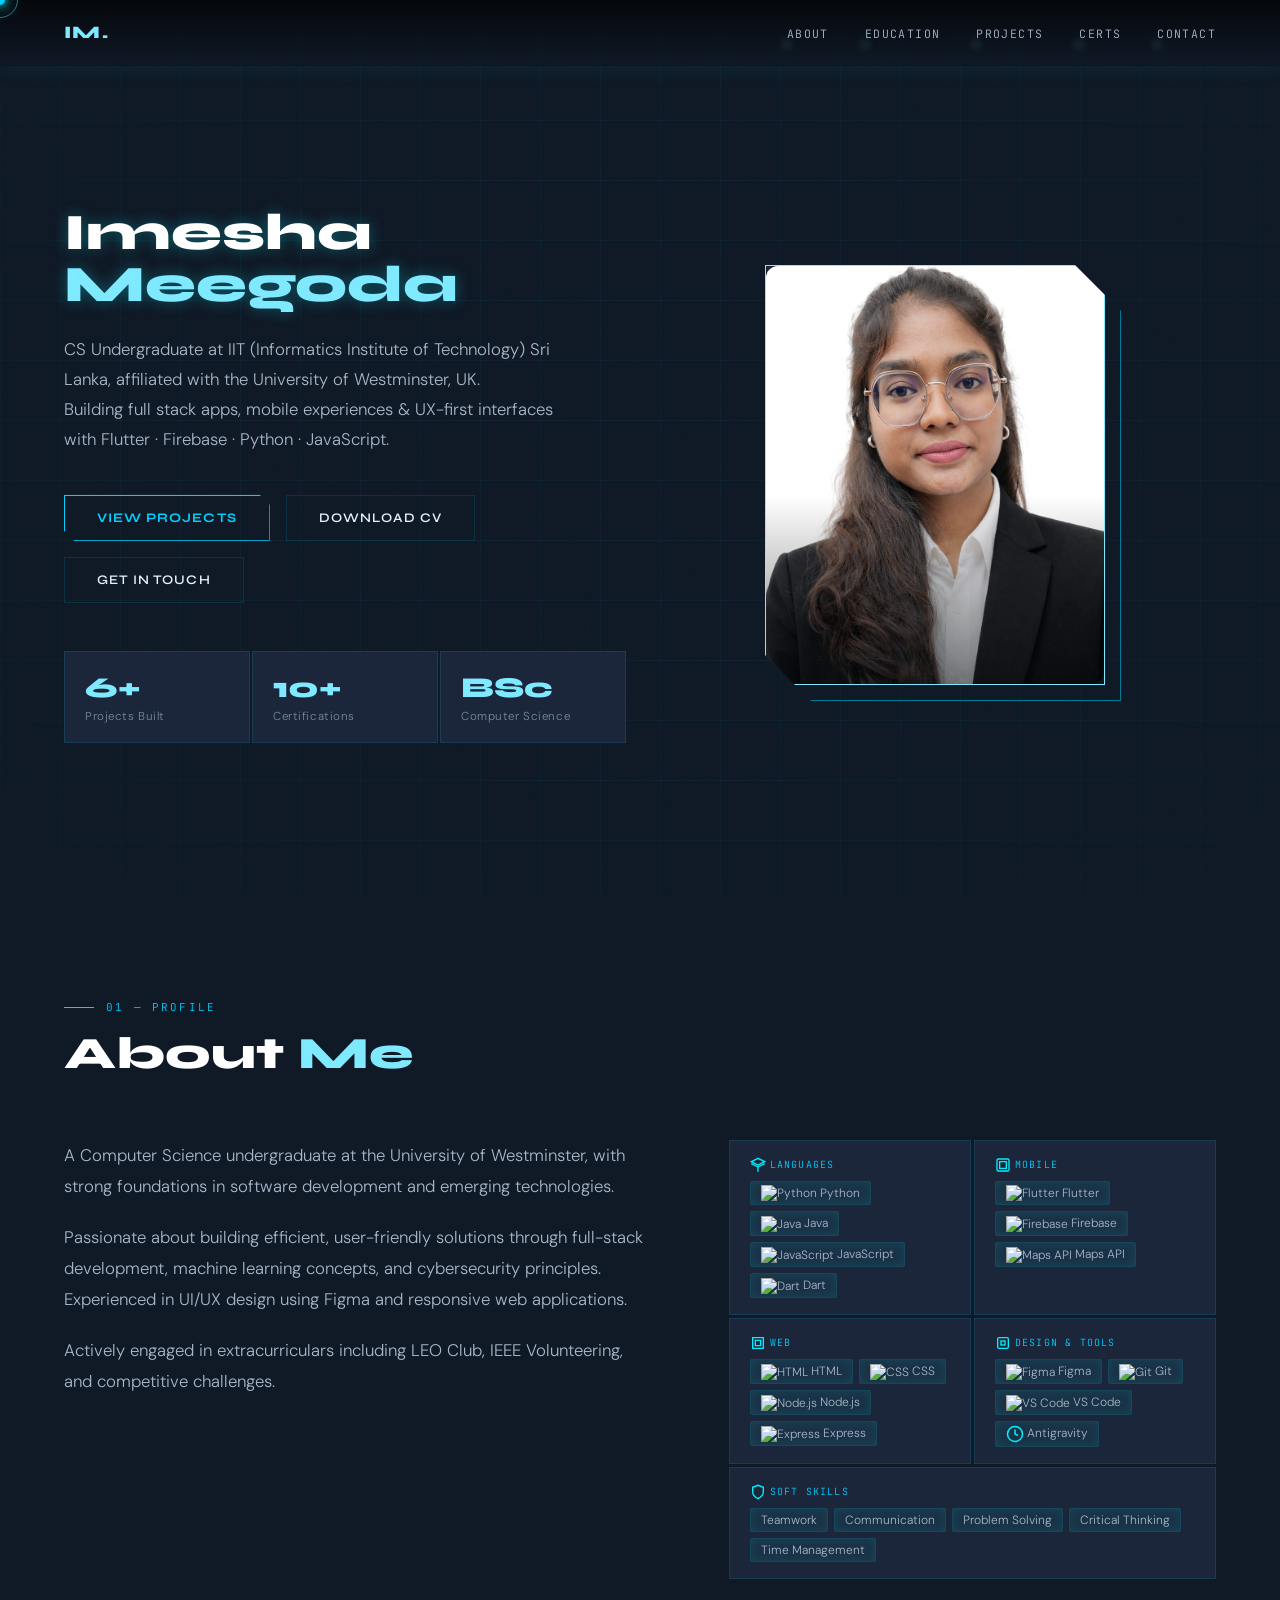
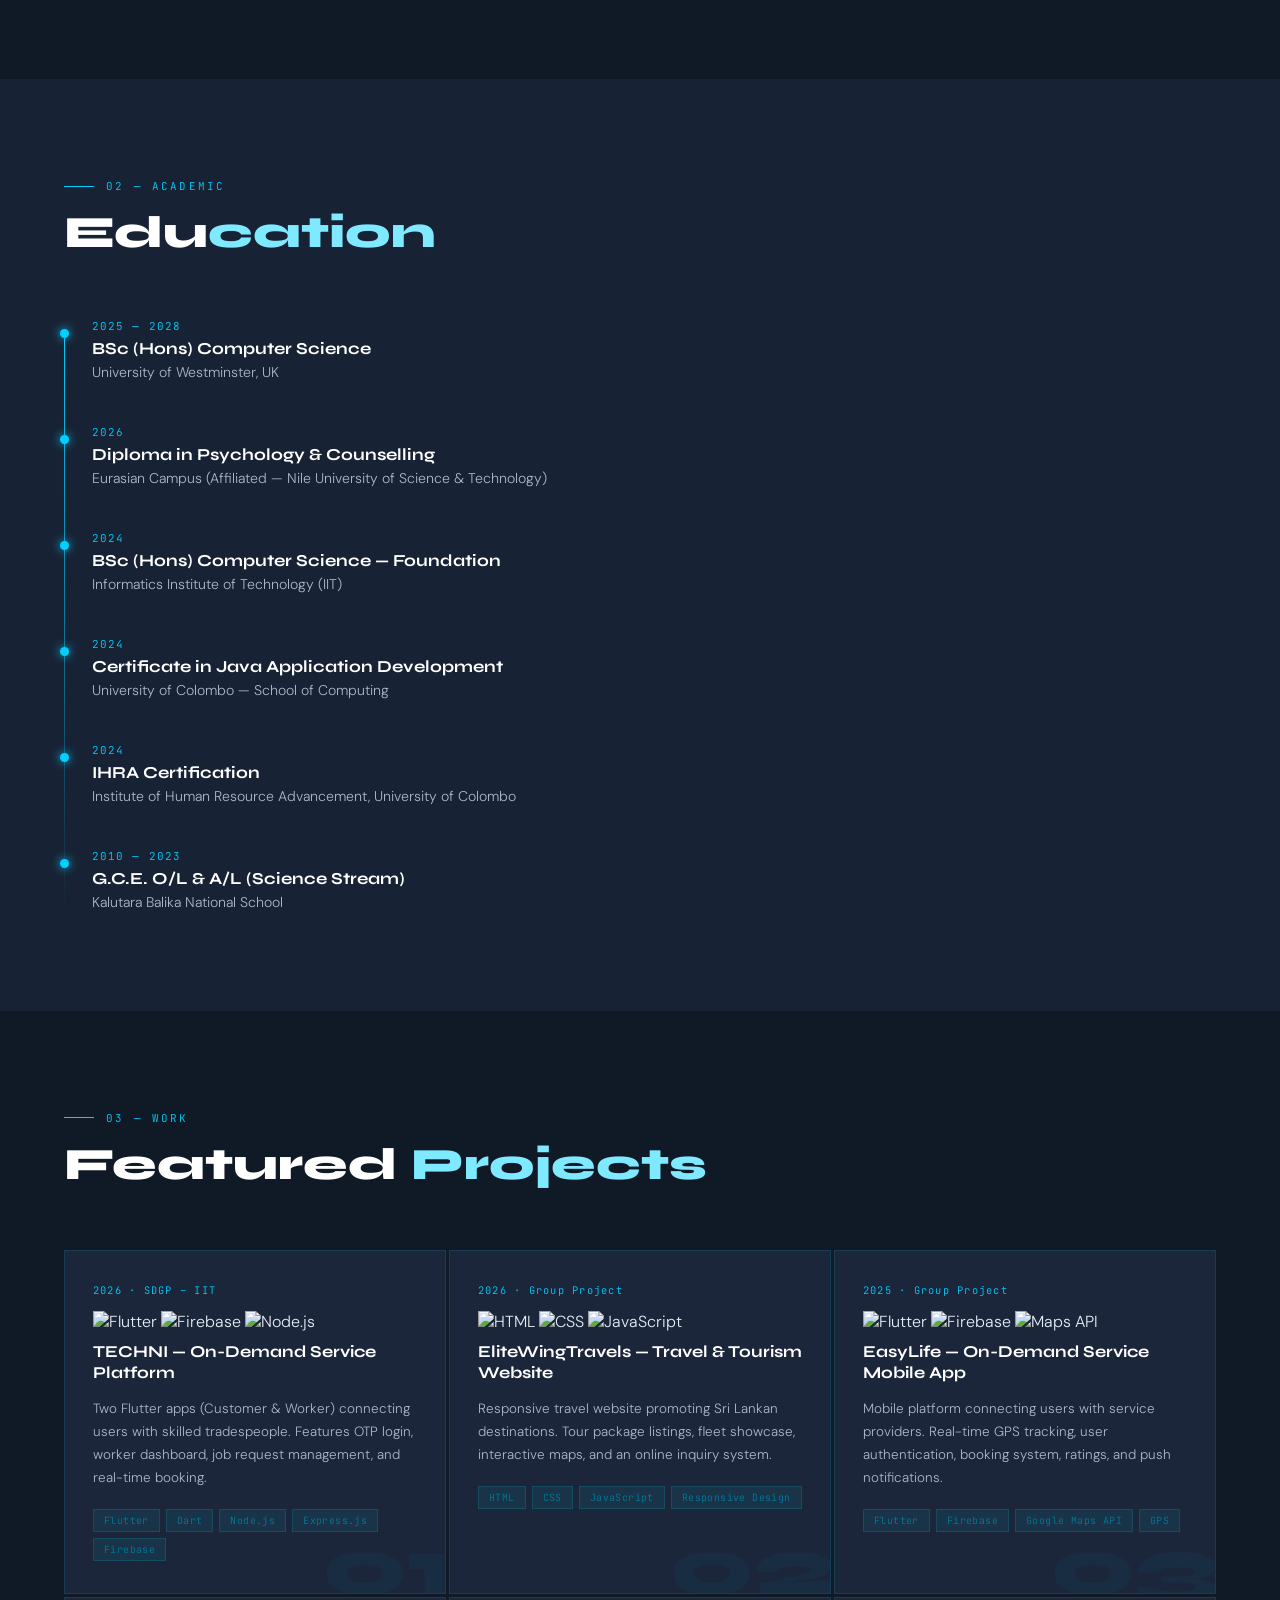
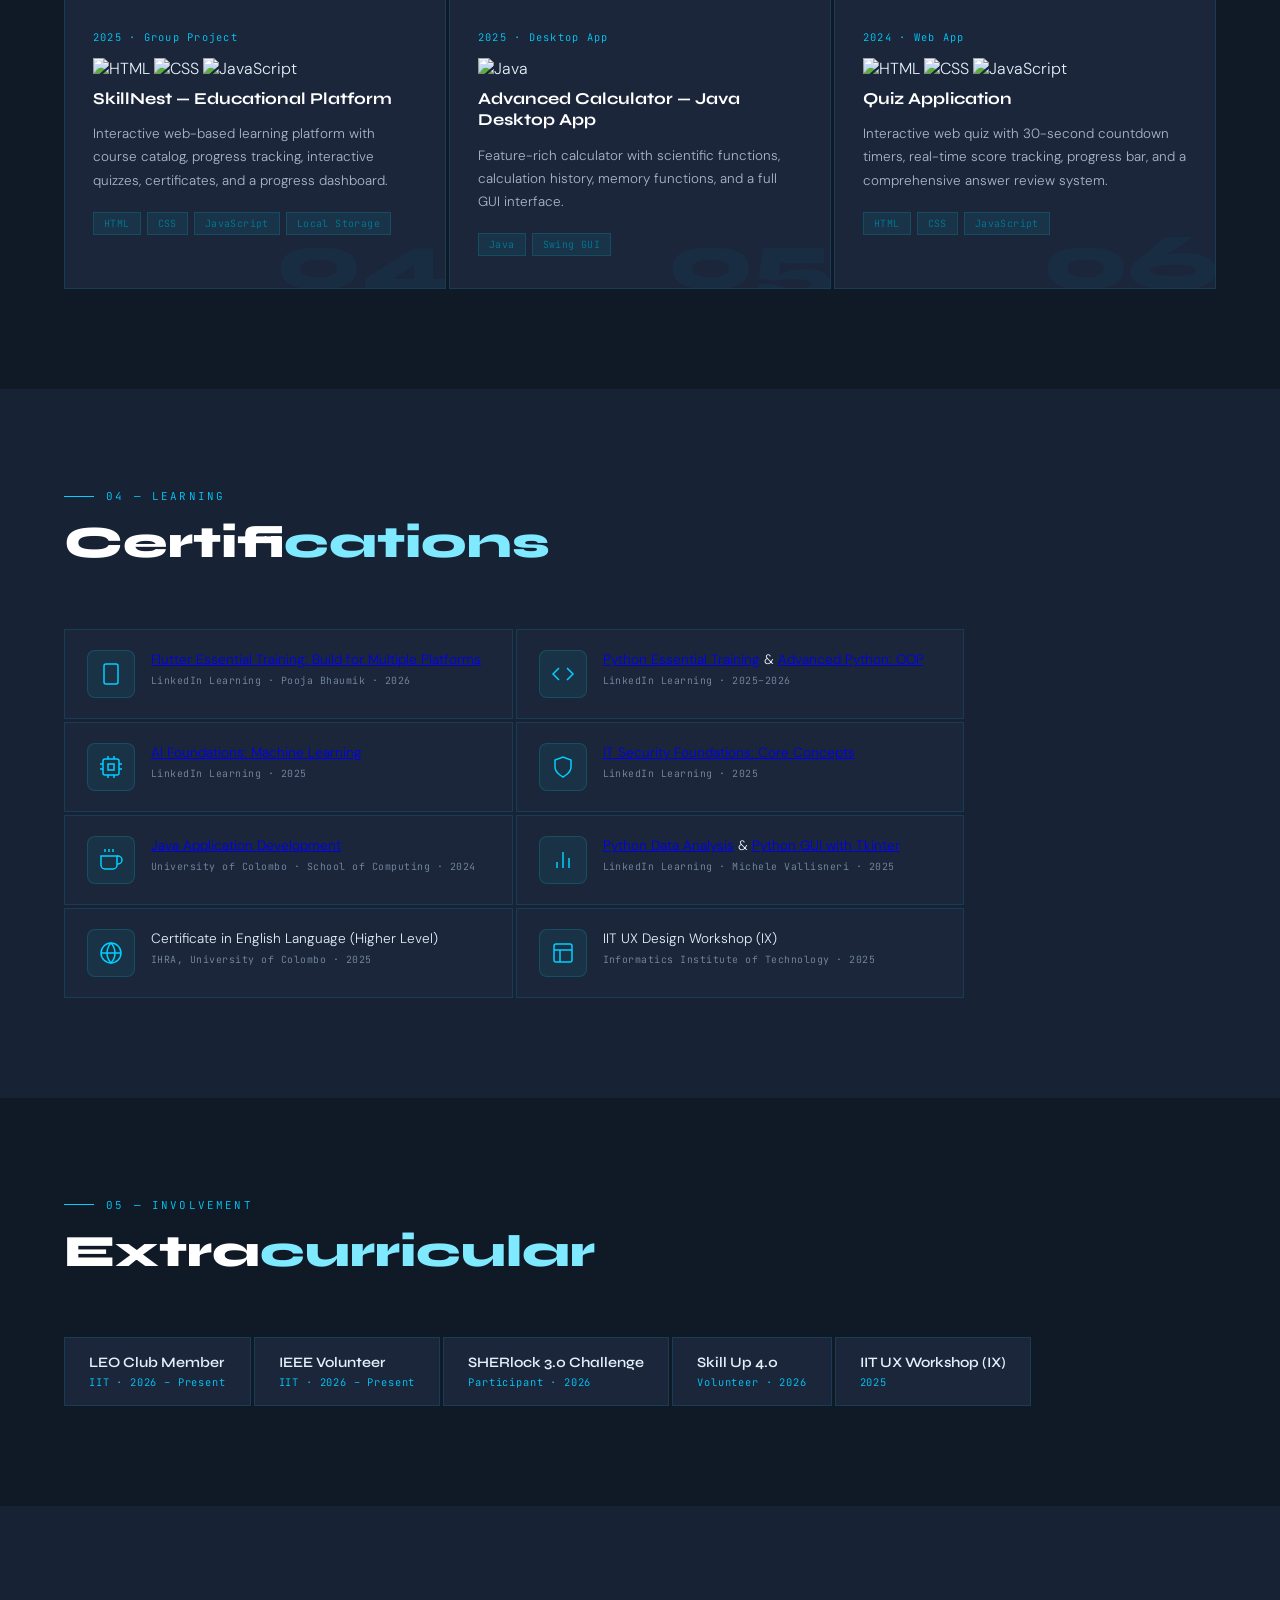
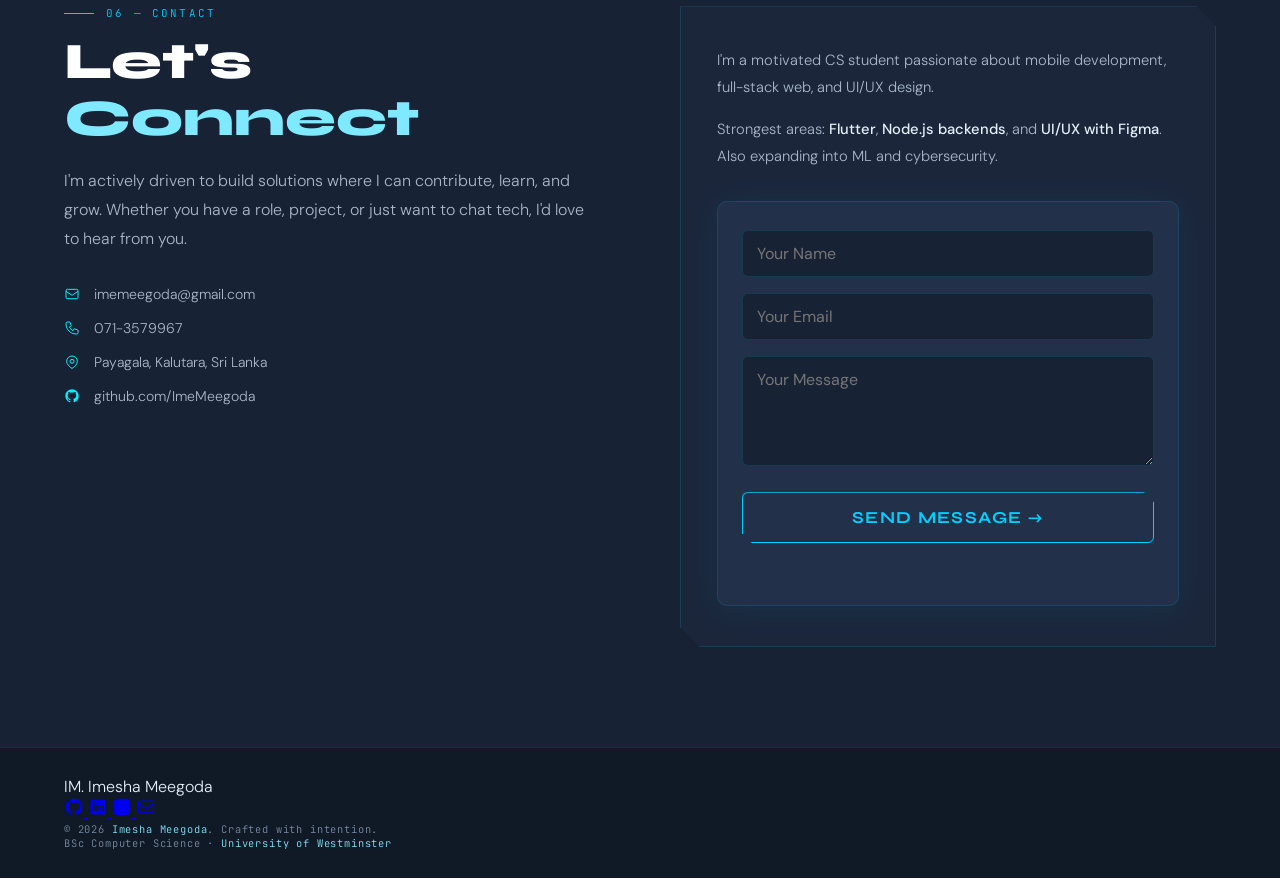
==== commit 702415ec: "=" ====
--- a/index.html
+++ b/index.html
@@ -42,8 +42,8 @@
         <span class="text-accent">Meegoda</span>
       </h1>
       <p class="hero-subtitle">
-        CS Undergraduate at IIT (Informatics Institute of Technology), Sri Lanka — affiliated with the University of Westminster, UK.<br />
-        Building full-stack apps, mobile experiences &amp; UX-first interfaces with Flutter · Firebase · Python · JavaScript.
+        CS Undergraduate at IIT (Informatics Institute of Technology) Sri Lanka, affiliated with the University of Westminster, UK.<br />
+        Building full stack apps, mobile experiences &amp; UX-first interfaces with Flutter · Firebase · Python · JavaScript.
       </p>
       <div class="hero-actions">
         <a href="#projects" class="btn-primary">View Projects</a>
@@ -455,12 +455,29 @@
         </ul>
       </div>
       <div class="contact-right reveal" style="--delay:0.15s">
-        <p>I'm a motivated CS student passionate about mobile development,
+        <p>I'm a motivated CS student passionate about mobile development,<br>
           full-stack web, and UI/UX design.</p>
-        <p>Strongest areas: <strong>Flutter</strong>, <strong>Node.js backends</strong>, and <strong>UI/UX with
-            Figma</strong>. Also expanding into ML and cybersecurity.</p>
-        <a href="mailto:imemeegoda@gmail.com" class="btn-primary" style="display:inline-block;margin-top:24px">Send a
-          Message →</a>
+        <p>Strongest areas: <strong>Flutter</strong>, <strong>Node.js backends</strong>, and <strong>UI/UX with Figma</strong>.<br>Also expanding into ML and cybersecurity.</p>
+        <form class="contact-form" id="contactForm">
+          <div class="form-group">
+            <input type="text" id="name" name="name" placeholder="Your Name" required>
+          </div>
+          <div class="form-group">
+            <input type="email" id="email" name="email" placeholder="Your Email" required>
+          </div>
+          <div class="form-group">
+            <textarea id="message" name="message" rows="4" placeholder="Your Message" required></textarea>
+          </div>
+          <button type="submit" class="btn-primary" style="width:100%;margin-top:10px;">Send Message →</button>
+          <div id="formStatus" style="margin-top:12px;font-size:0.95em;"></div>
+        </form>
+        <script>
+        document.getElementById('contactForm').onsubmit = function(e) {
+          e.preventDefault();
+          document.getElementById('formStatus').textContent = 'Thank you! Your message has been sent.';
+          document.getElementById('contactForm').reset();
+        };
+        </script>
       </div>
     </div>
   </section>
--- a/style.css
+++ b/style.css
@@ -1,3 +1,54 @@
+/* ── CONTACT FORM ── */
+.contact-form {
+  background: var(--surface-2);
+  border: 1.5px solid var(--border);
+  border-radius: 10px;
+  padding: 28px 24px 18px 24px;
+  margin-top: 32px;
+  box-shadow: 0 4px 32px 0 rgba(0,240,255,0.07);
+  display: flex;
+  flex-direction: column;
+  gap: 14px;
+}
+.form-group {
+  display: flex;
+  flex-direction: column;
+}
+.contact-form input,
+.contact-form textarea {
+  background: var(--bg-alt);
+  border: 1.5px solid var(--border);
+  border-radius: 6px;
+  color: var(--text);
+  font-family: 'DM Sans', sans-serif;
+  font-size: 1rem;
+  padding: 12px 14px;
+  margin-bottom: 2px;
+  transition: border-color 0.2s, box-shadow 0.2s;
+  outline: none;
+}
+.contact-form input:focus,
+.contact-form textarea:focus {
+  border-color: var(--accent-light);
+  box-shadow: 0 0 0 2px rgba(0,240,255,0.13);
+}
+.contact-form textarea {
+  resize: vertical;
+  min-height: 90px;
+  max-height: 220px;
+}
+.contact-form button[type="submit"] {
+  margin-top: 8px;
+  font-size: 1.05rem;
+  letter-spacing: .08em;
+  border-radius: 6px;
+  cursor: pointer;
+}
+.contact-form #formStatus {
+  color: var(--accent-light);
+  text-align: center;
+  min-height: 18px;
+}
 /* ── SHIMMER EFFECT ── */
 .project-card {
   position: relative;
@@ -182,7 +233,7 @@
 .hero {
   min-height: 100vh;
   display: grid; grid-template-columns: 1fr 1fr;
-  align-items: center; gap: 60px;
+  align-items: center; gap: 28px;
   padding: 130px 64px 80px;
   position: relative; overflow: hidden;
 }
@@ -214,7 +265,7 @@
 }
 .hero-subtitle {
   margin-top: 24px; font-size: 1.05rem; color: var(--text-muted);
-  max-width: 440px; line-height: 1.8;
+  max-width: 520px; line-height: 1.8;
 }
 .hero-subtitle strong { color: var(--text); font-weight: 500; }
 .hero-actions { display: flex; gap: 16px; margin-top: 40px; flex-wrap: wrap; }
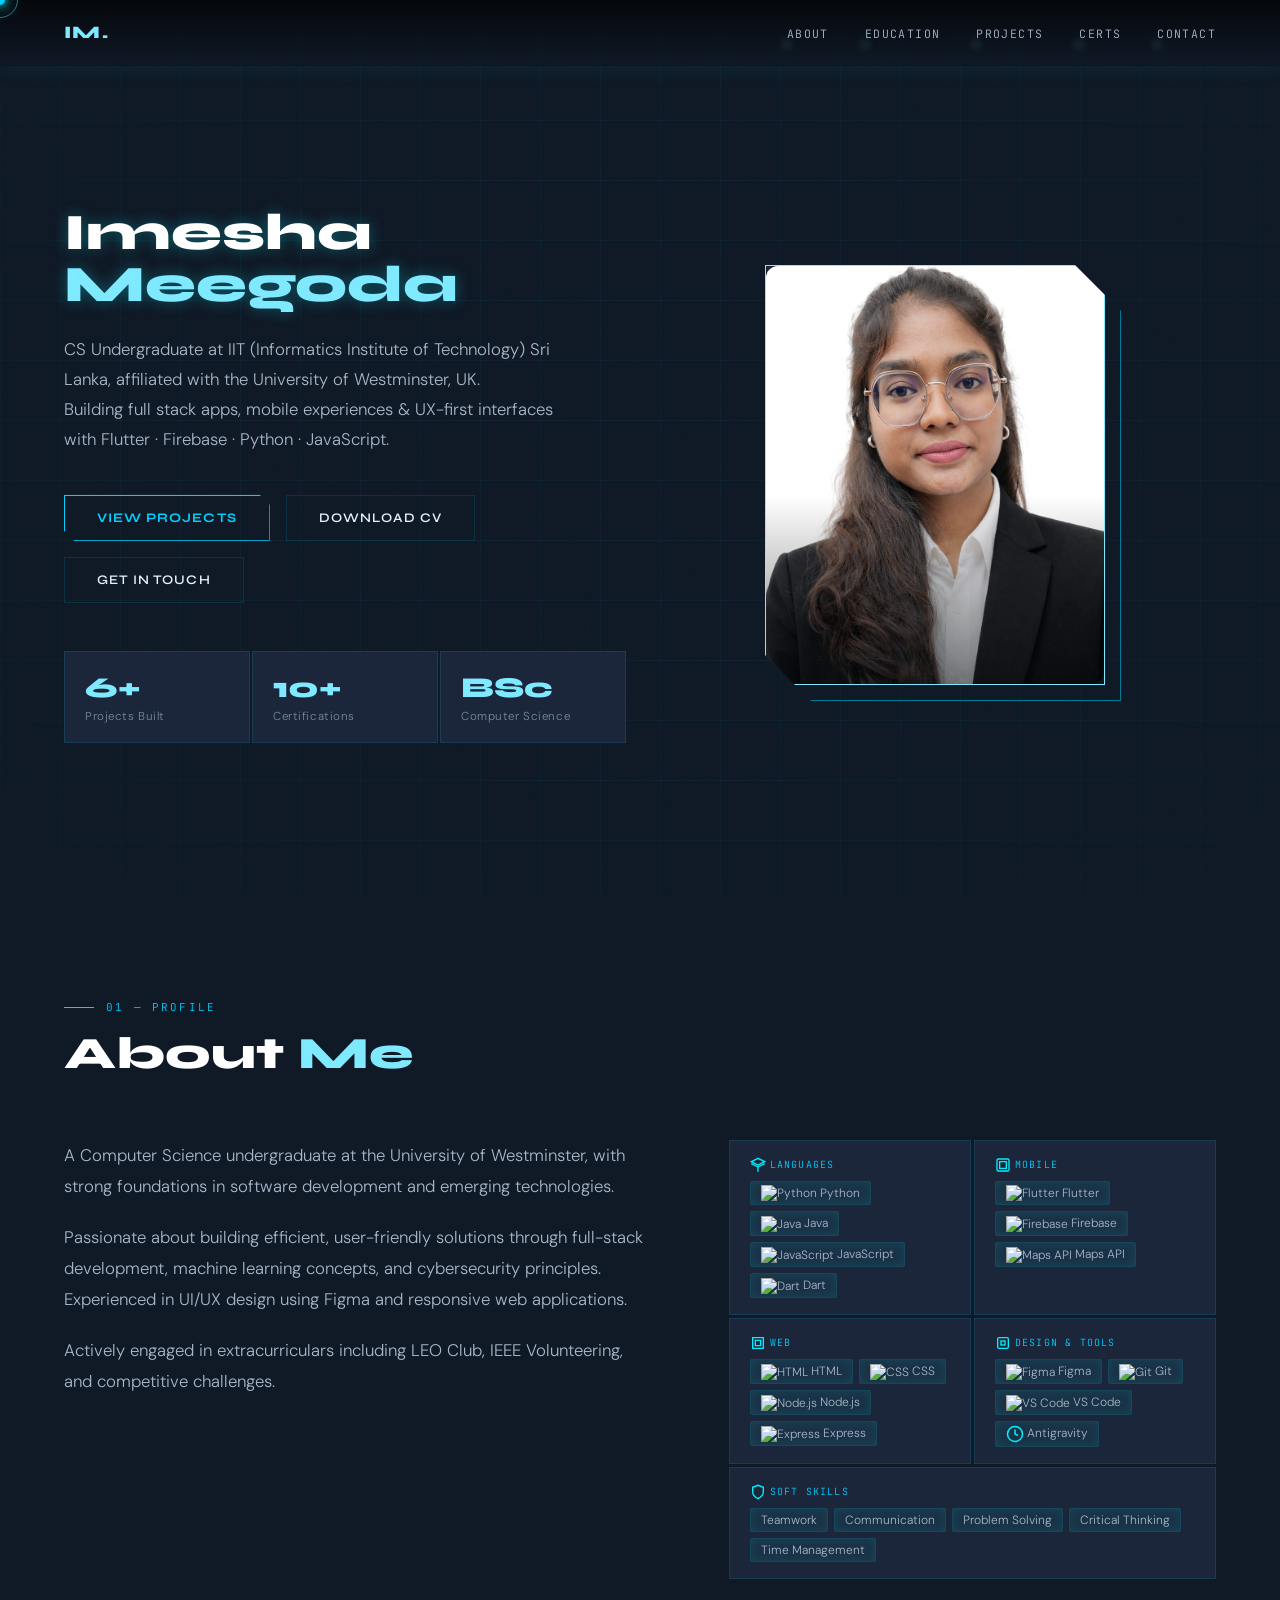
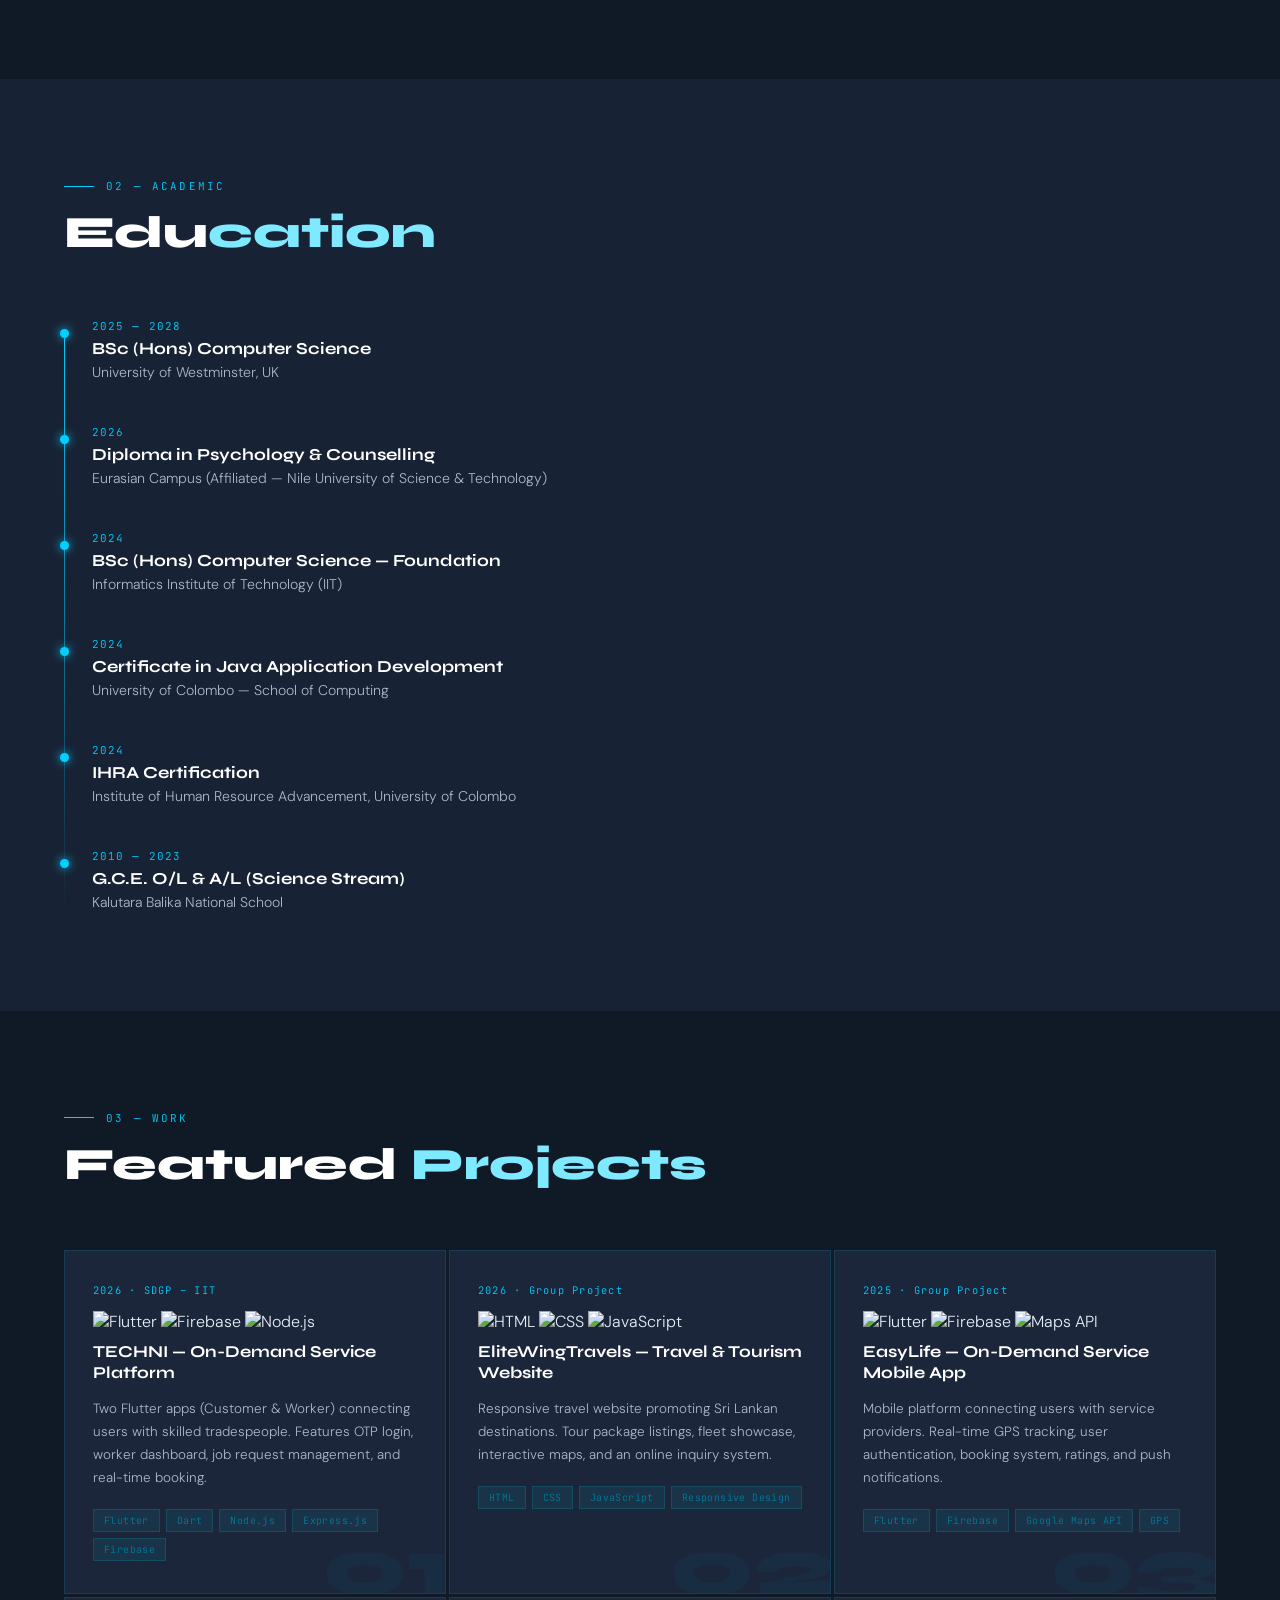
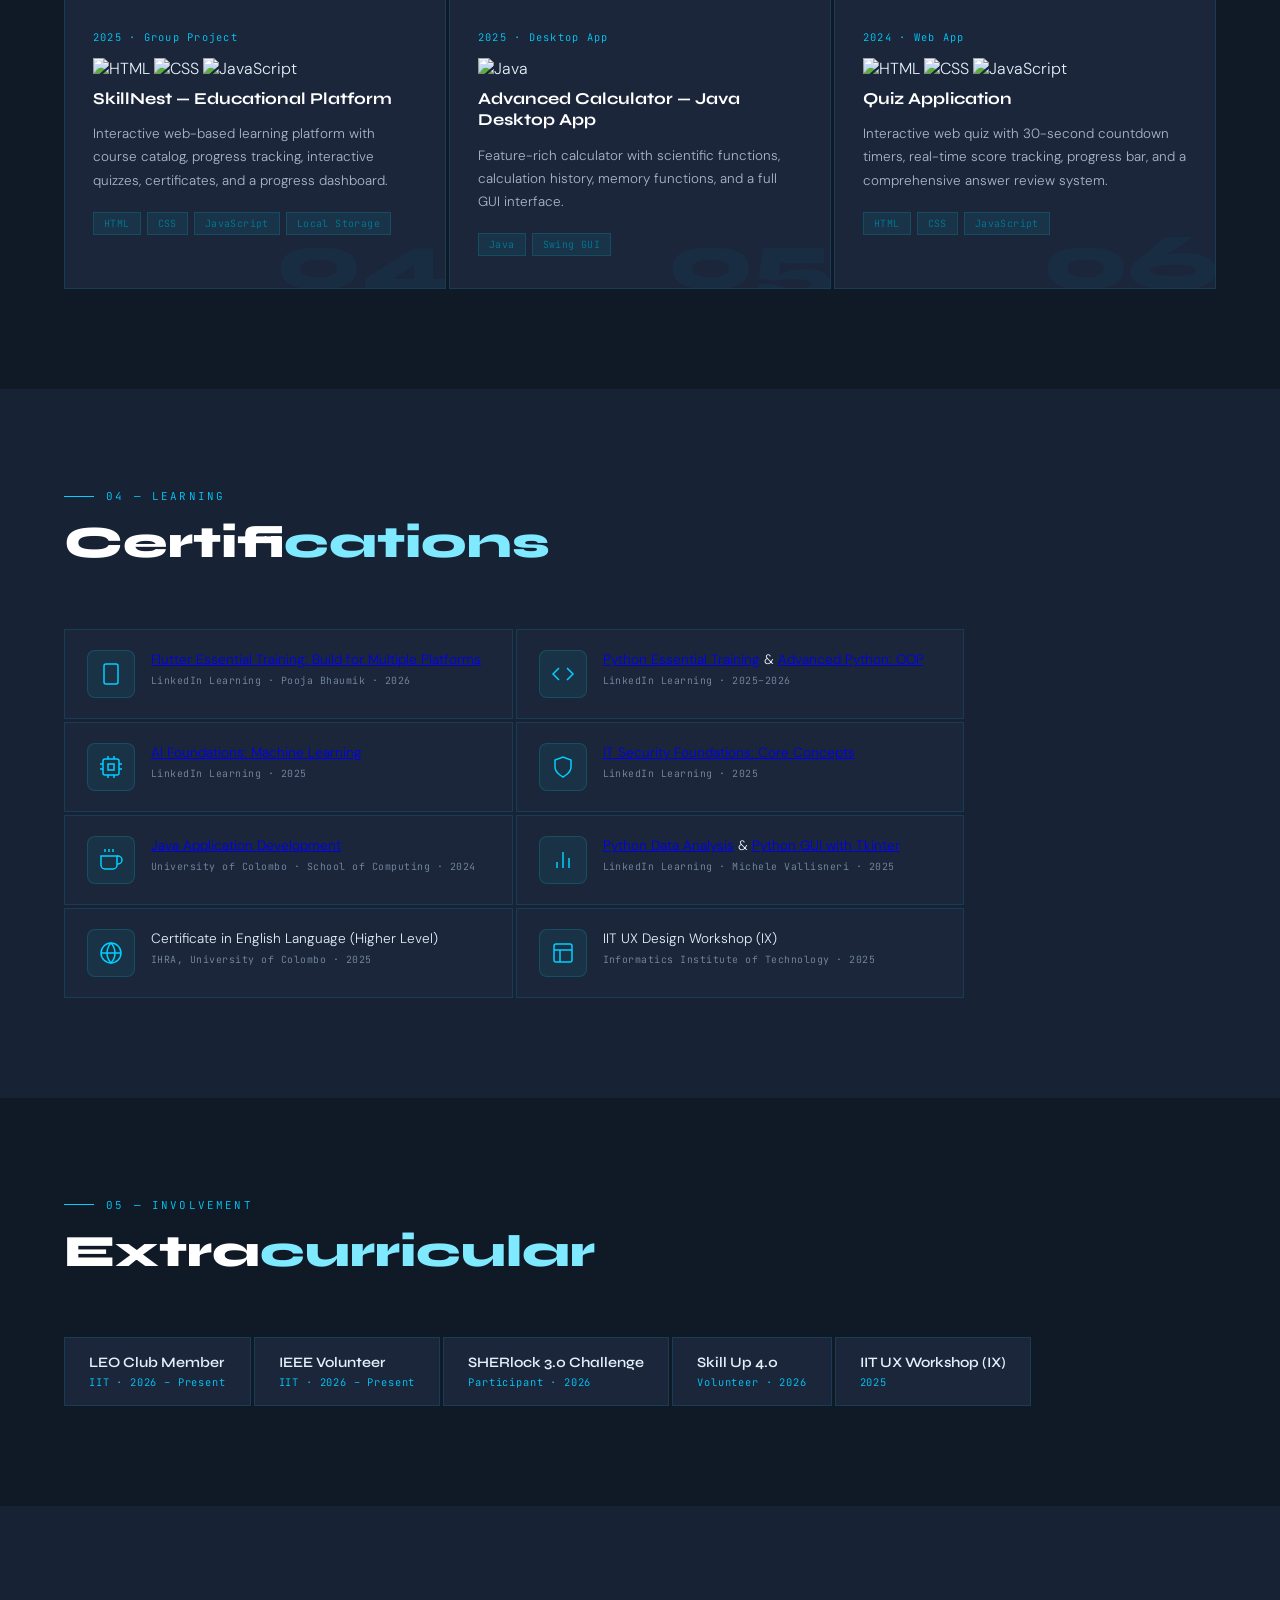
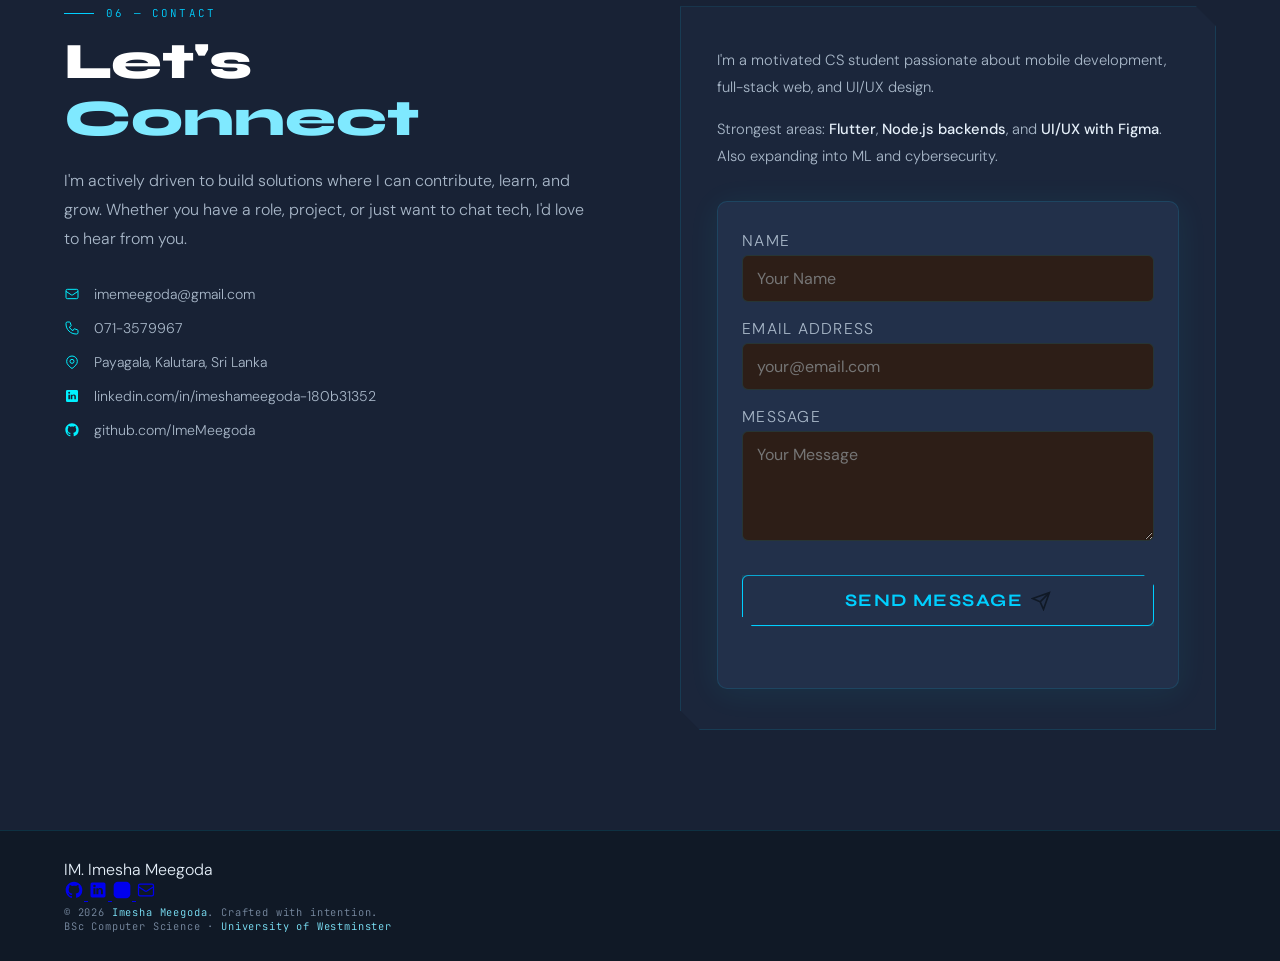
==== commit ab2a83bc: "Add LinkedIn link to contact section and improve form styling" ====
--- a/index.html
+++ b/index.html
@@ -447,6 +447,12 @@
           </li>
           <li>
             <svg width="16" height="16" viewBox="0 0 24 24" fill="#00F0FF">
+              <path d="M19 3H5a2 2 0 00-2 2v14a2 2 0 002 2h14a2 2 0 002-2V5a2 2 0 00-2-2zM9 17H6.5v-7H9v7zM7.75 8.75a1.5 1.5 0 110-3 1.5 1.5 0 010 3zM18 17h-2.5v-3.5c0-1-.02-2.3-1.4-2.3-1.4 0-1.6 1.09-1.6 2.22V17H10v-7h2.4v1h.03c.34-.64 1.16-1.3 2.38-1.3 2.54 0 3.01 1.68 3.01 3.85V17z"/>
+            </svg>
+            <a href="https://www.linkedin.com/in/imeshameegoda-180b31352/" target="_blank">linkedin.com/in/imeshameegoda-180b31352</a>
+          </li>
+          <li>
+            <svg width="16" height="16" viewBox="0 0 24 24" fill="#00F0FF">
               <path
                 d="M12 2C6.48 2 2 6.48 2 12c0 4.42 2.87 8.17 6.84 9.49.5.09.68-.22.68-.48v-1.7c-2.78.6-3.37-1.34-3.37-1.34-.45-1.15-1.11-1.46-1.11-1.46-.91-.62.07-.61.07-.61 1 .07 1.53 1.03 1.53 1.03.89 1.52 2.34 1.08 2.91.83.09-.65.35-1.08.63-1.33-2.22-.25-4.56-1.11-4.56-4.94 0-1.09.39-1.98 1.03-2.68-.1-.25-.45-1.27.1-2.64 0 0 .84-.27 2.75 1.02A9.56 9.56 0 0112 6.8c.85 0 1.71.11 2.51.33 1.91-1.29 2.75-1.02 2.75-1.02.55 1.37.2 2.39.1 2.64.64.7 1.03 1.59 1.03 2.68 0 3.84-2.34 4.68-4.57 4.93.36.31.68.92.68 1.85v2.74c0 .27.18.58.69.48A10.01 10.01 0 0022 12c0-5.52-4.48-10-10-10z" />
             </svg>
@@ -460,15 +466,21 @@
         <p>Strongest areas: <strong>Flutter</strong>, <strong>Node.js backends</strong>, and <strong>UI/UX with Figma</strong>.<br>Also expanding into ML and cybersecurity.</p>
         <form class="contact-form" id="contactForm">
           <div class="form-group">
+            <label for="name" style="font-size:0.98em;letter-spacing:0.08em;color:var(--text-muted);margin-bottom:4px;">NAME</label>
             <input type="text" id="name" name="name" placeholder="Your Name" required>
           </div>
           <div class="form-group">
-            <input type="email" id="email" name="email" placeholder="Your Email" required>
+            <label for="email" style="font-size:0.98em;letter-spacing:0.08em;color:var(--text-muted);margin-bottom:4px;">EMAIL ADDRESS</label>
+            <input type="email" id="email" name="email" placeholder="your@email.com" required>
           </div>
           <div class="form-group">
+            <label for="message" style="font-size:0.98em;letter-spacing:0.08em;color:var(--text-muted);margin-bottom:4px;">MESSAGE</label>
             <textarea id="message" name="message" rows="4" placeholder="Your Message" required></textarea>
           </div>
-          <button type="submit" class="btn-primary" style="width:100%;margin-top:10px;">Send Message →</button>
+          <button type="submit" class="btn-primary" style="width:100%;margin-top:18px;font-size:1.1em;letter-spacing:0.08em;display:flex;align-items:center;justify-content:center;gap:8px;">
+            <span>Send Message</span>
+            <svg width="20" height="20" viewBox="0 0 24 24" fill="none" stroke="#101926" stroke-width="2"><path d="M22 2L11 13"/><path d="M22 2L15 22L11 13L2 9L22 2Z"/></svg>
+          </button>
           <div id="formStatus" style="margin-top:12px;font-size:0.95em;"></div>
         </form>
         <script>
--- a/style.css
+++ b/style.css
@@ -16,7 +16,7 @@
 }
 .contact-form input,
 .contact-form textarea {
-  background: var(--bg-alt);
+  background: #2D1E17;
   border: 1.5px solid var(--border);
   border-radius: 6px;
   color: var(--text);
@@ -27,6 +27,7 @@
   transition: border-color 0.2s, box-shadow 0.2s;
   outline: none;
 }
+
 .contact-form input:focus,
 .contact-form textarea:focus {
   border-color: var(--accent-light);
@@ -164,9 +165,9 @@
 }
 
 @keyframes navbarFadeIn {
+
   0% { opacity: 0; transform: translateY(-24px); }
   100% { opacity: 1; transform: translateY(0); }
-}
 }
 #navbar.scrolled { padding-top: 14px; padding-bottom: 14px; background: rgba(4,7,10,.97); }
 
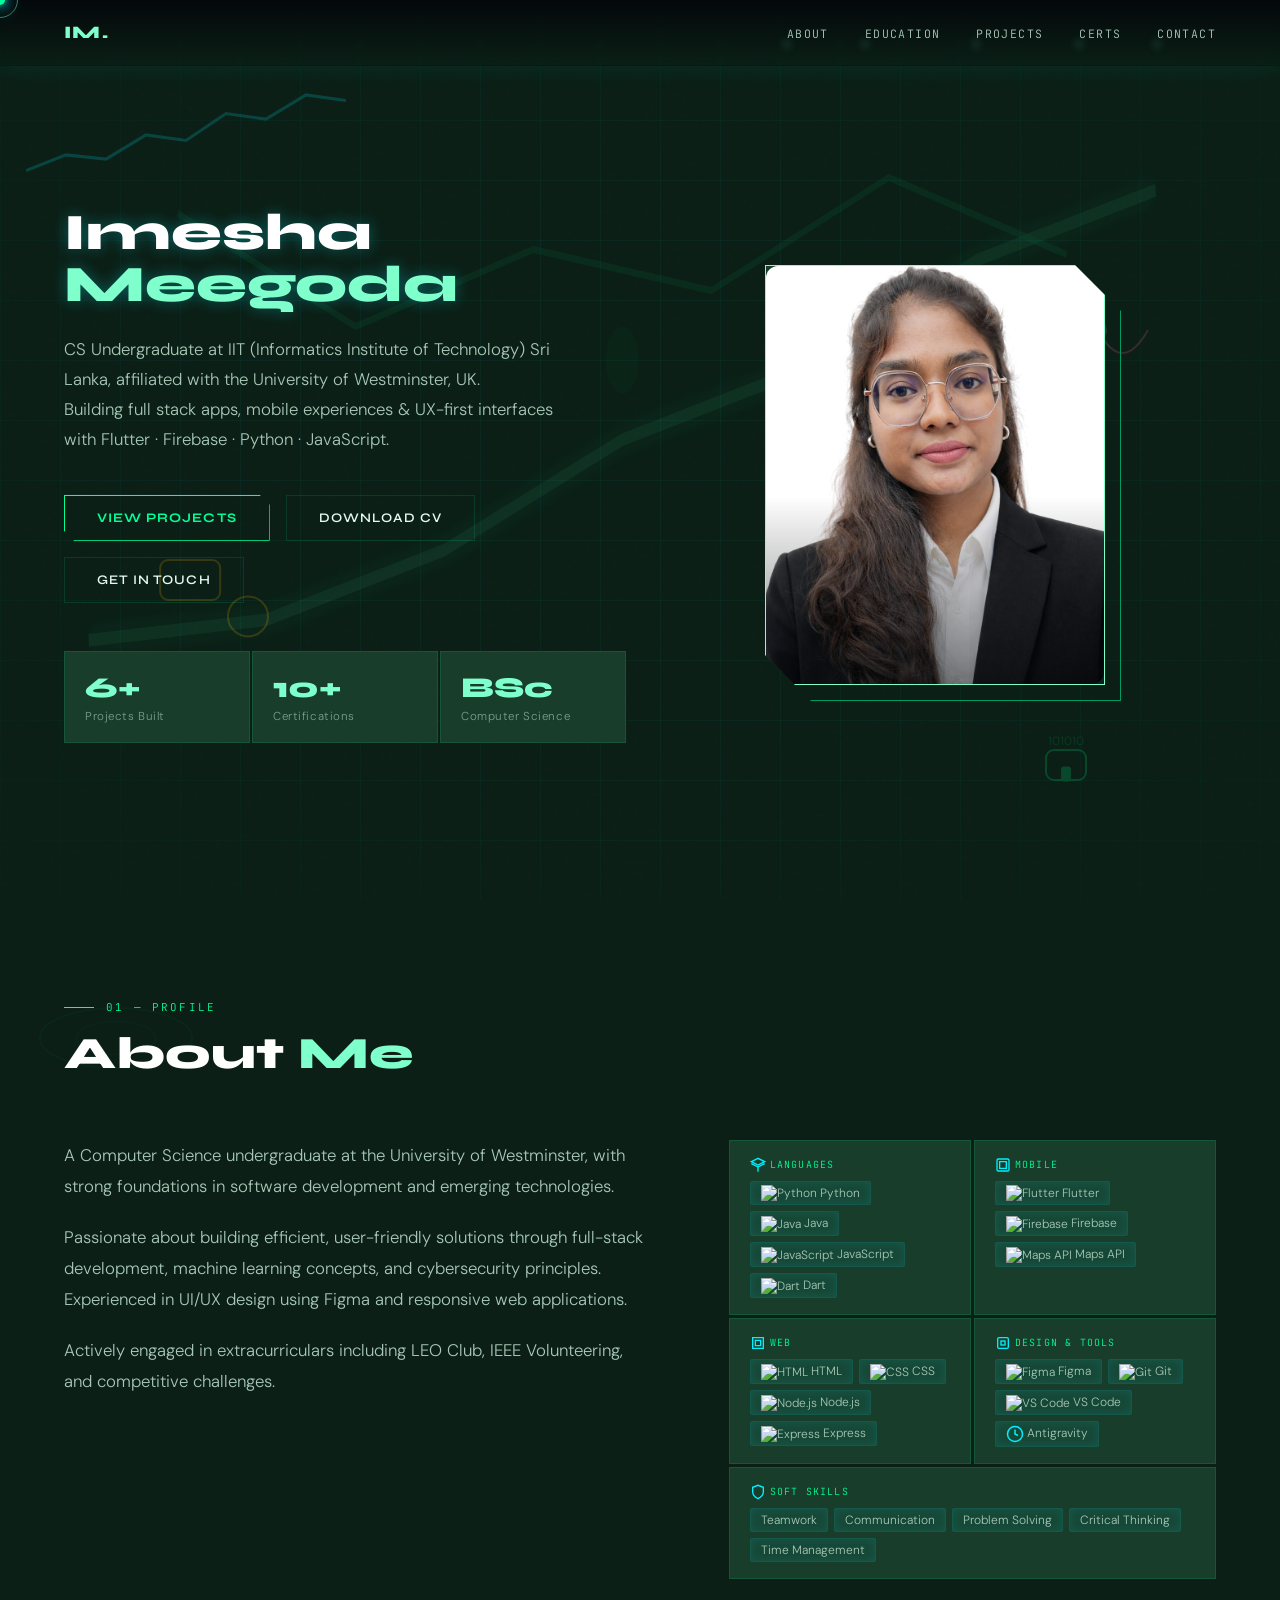
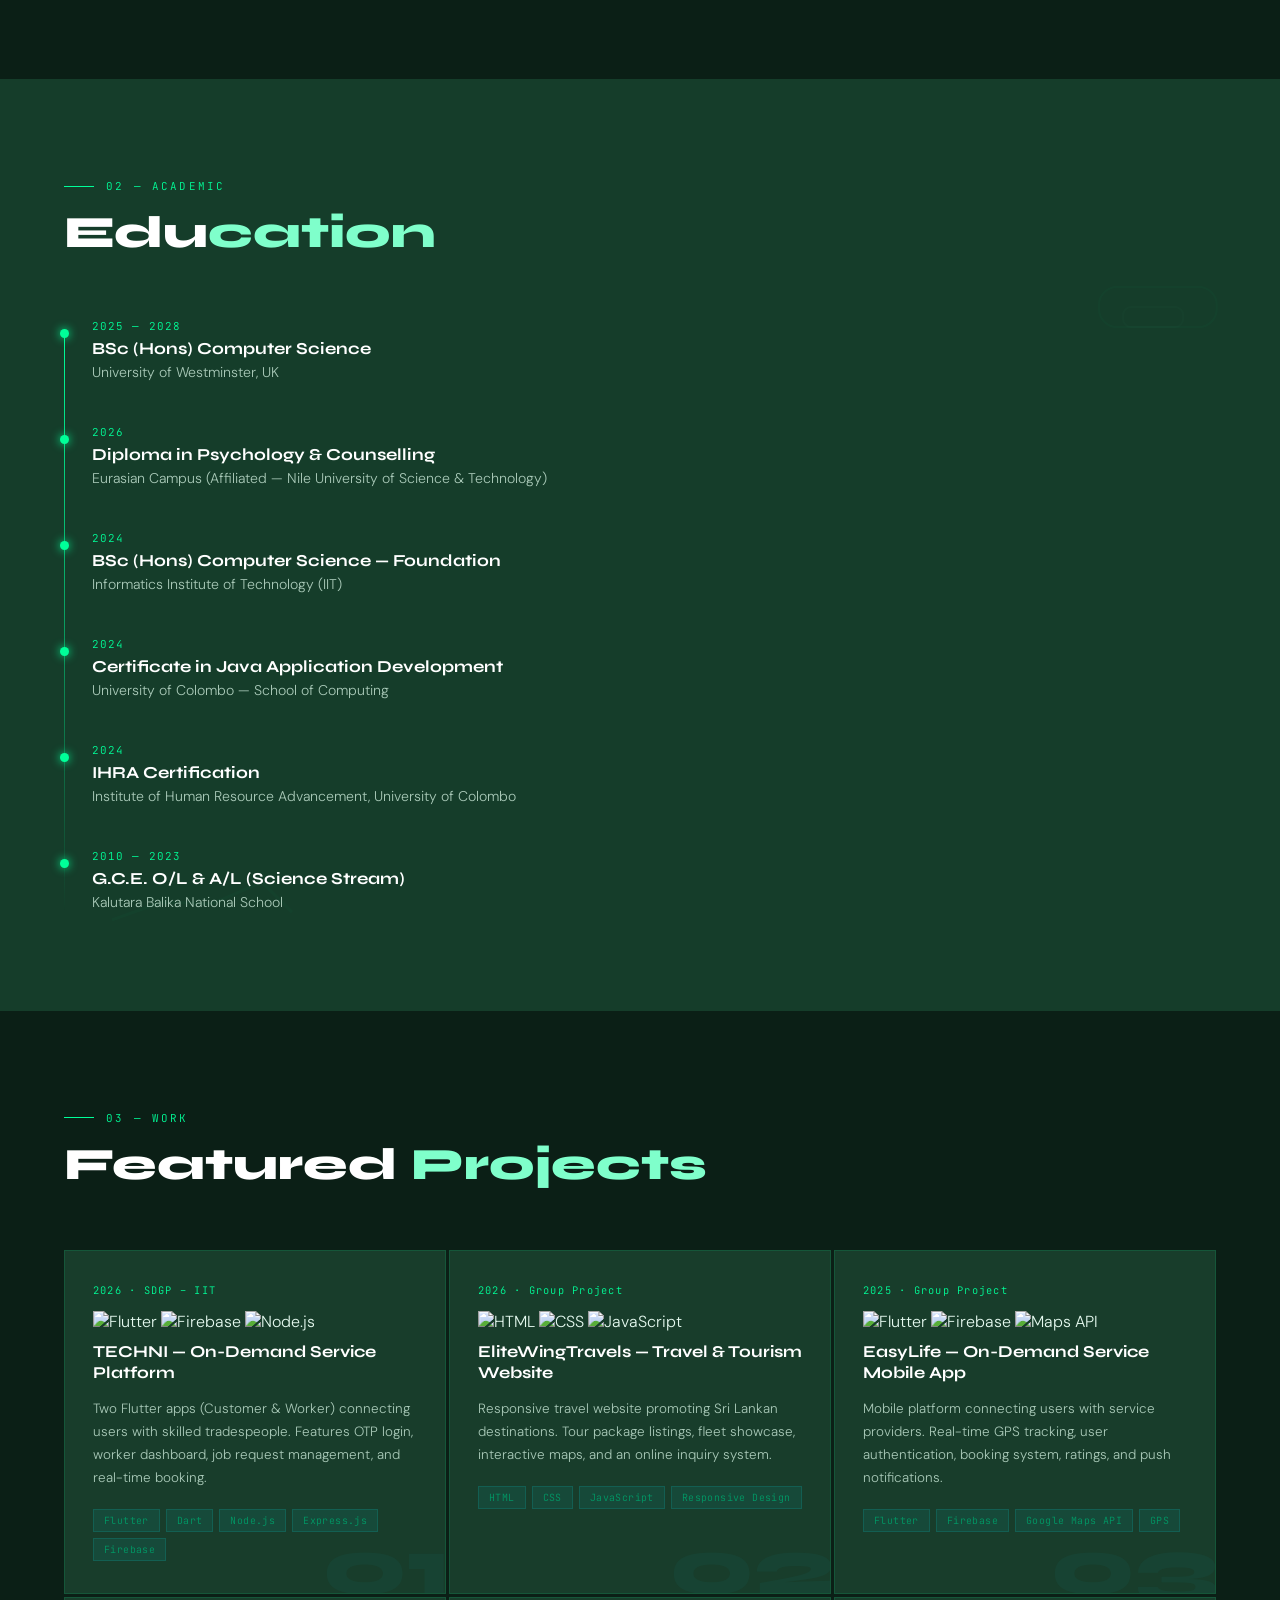
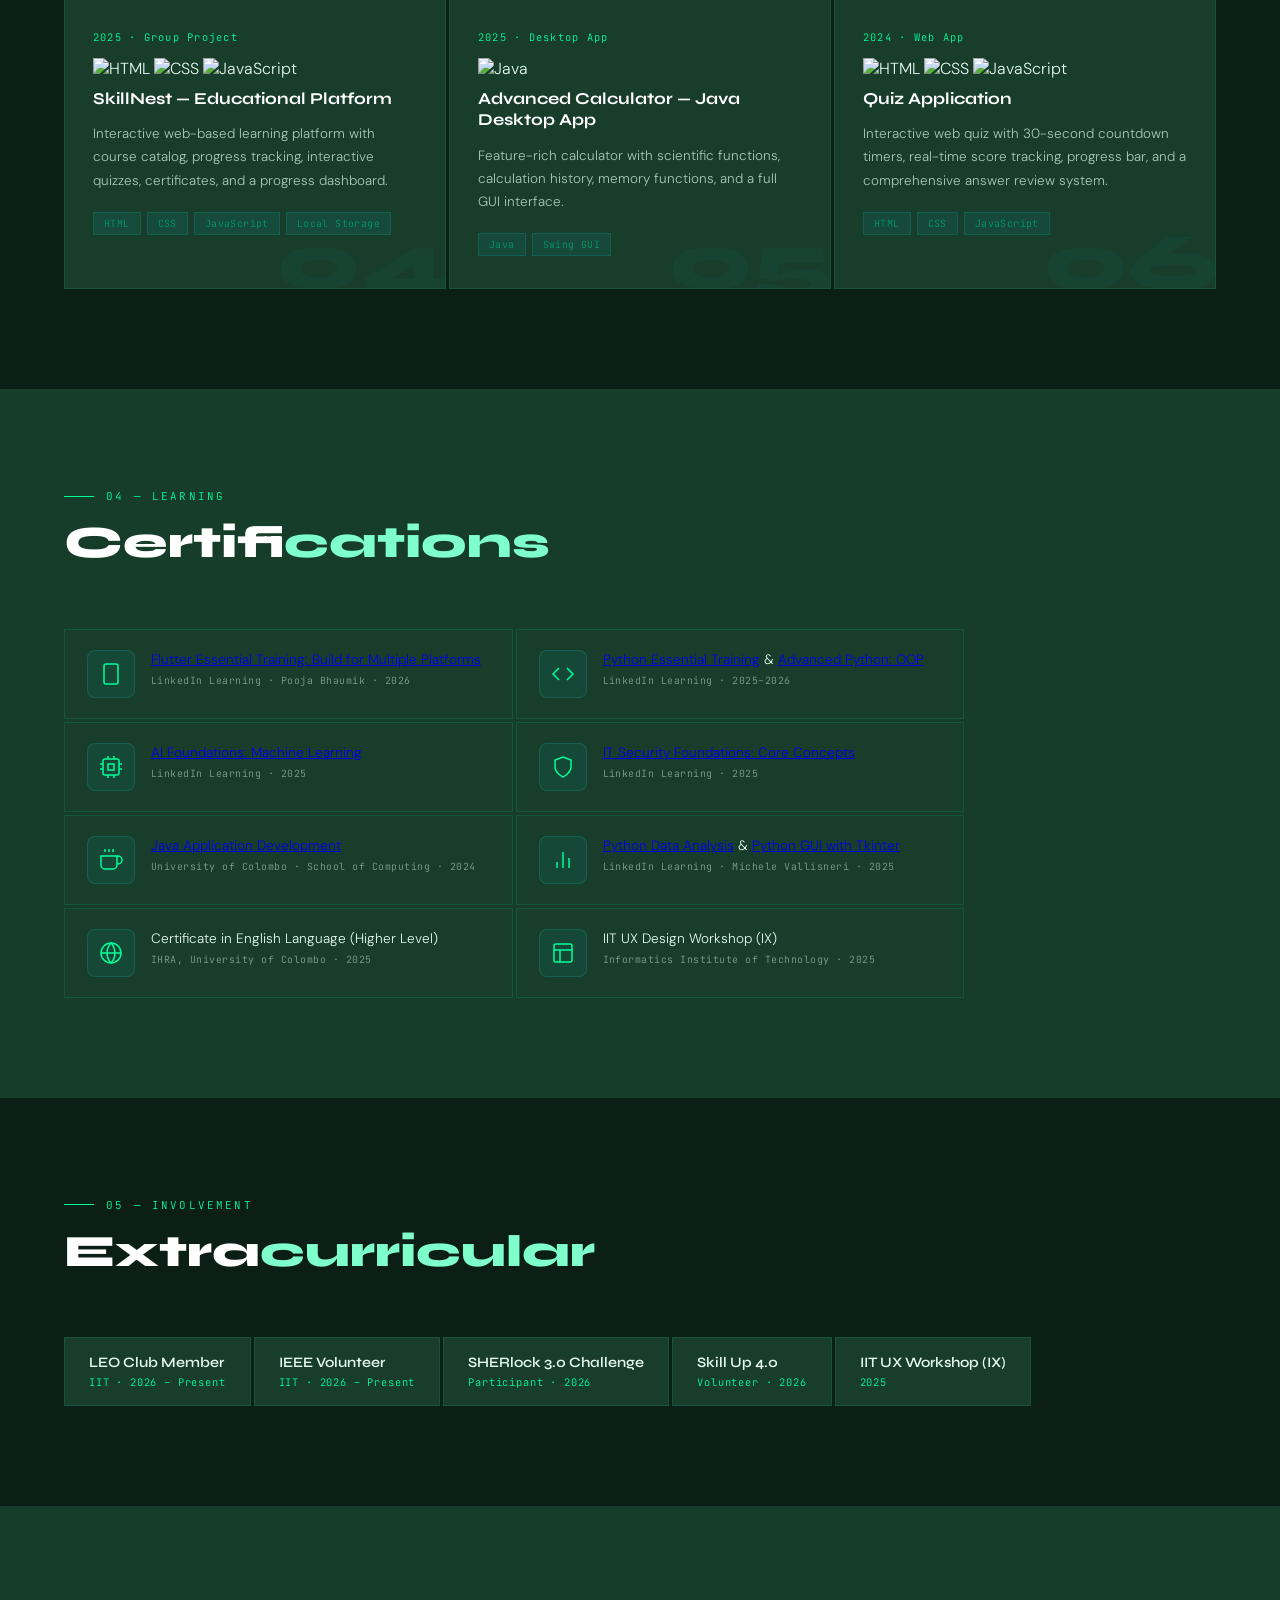
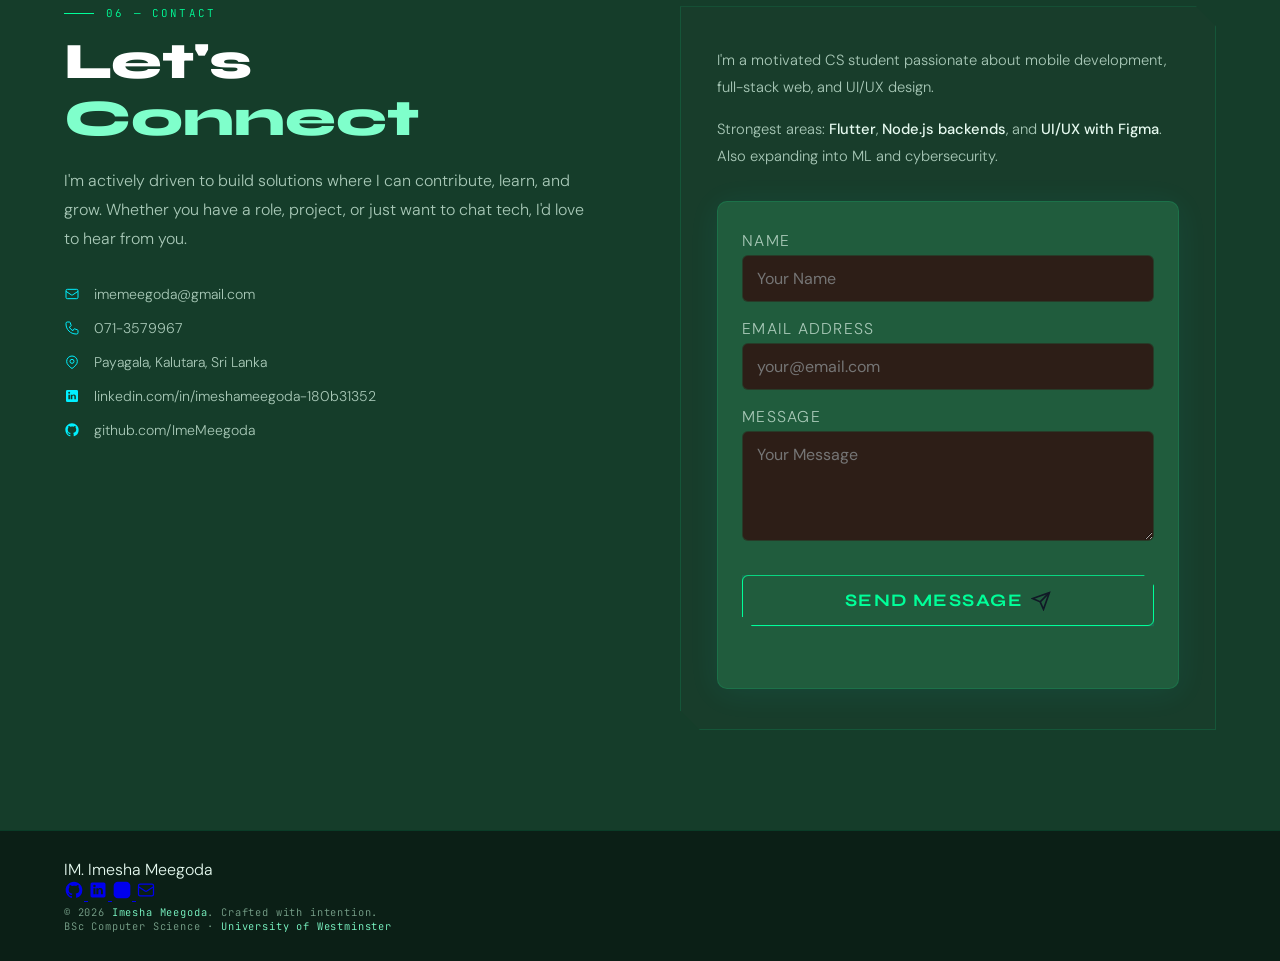
==== commit afe85026: "Add custom animations and interactive backgrounds to enhance visual appeal" ====
--- a/index.html
+++ b/index.html
@@ -35,20 +35,100 @@
   <!-- ── HERO ── -->
   <section class="hero" id="home">
     <div class="hero-bg-grid" aria-hidden="true"></div>
+    <!-- Custom Circuit-Style Animated Background -->
+    <div class="bg-anim bg-circuit" aria-hidden="true">
+      <svg width="100%" height="100%" viewBox="0 0 1440 500" preserveAspectRatio="none" style="position:absolute;top:0;left:0;z-index:0;">
+        <defs>
+          <linearGradient id="circuitGlow" x1="0" y1="0" x2="1" y2="1">
+            <stop offset="0%" stop-color="#00FF99"/>
+            <stop offset="100%" stop-color="#7FFFCB"/>
+          </linearGradient>
+          <filter id="glow" x="-50%" y="-50%" width="200%" height="200%">
+            <feGaussianBlur stdDeviation="7" result="coloredBlur"/>
+            <feMerge>
+              <feMergeNode in="coloredBlur"/>
+              <feMergeNode in="SourceGraphic"/>
+            </feMerge>
+          </filter>
+        </defs>
+        <polyline points="100,400 300,300 500,350 700,200 900,250 1100,100 1300,150" fill="none" stroke="url(#circuitGlow)" stroke-width="7" filter="url(#glow)" opacity="0.45">
+          <animate attributeName="points" dur="5s" repeatCount="indefinite"
+            values="100,400 300,300 500,350 700,200 900,250 1100,100 1300,150;
+                    100,350 300,350 500,300 700,250 900,200 1100,150 1300,100;
+                    100,400 300,300 500,350 700,200 900,250 1100,100 1300,150" />
+        </polyline>
+        <polyline points="200,100 400,200 600,120 800,180 1000,80 1200,160" fill="none" stroke="#00FF99" stroke-width="4" opacity="0.32">
+          <animate attributeName="points" dur="6s" repeatCount="indefinite"
+            values="200,100 400,200 600,120 800,180 1000,80 1200,160;
+                    200,120 400,180 600,140 800,160 1000,100 1200,140;
+                    200,100 400,200 600,120 800,180 1000,80 1200,160" />
+        </polyline>
+        <circle cx="700" cy="200" r="16" fill="#00FF99" opacity="0.13">
+          <animate attributeName="r" values="16;28;16" dur="2.5s" repeatCount="indefinite" />
+        </circle>
+      </svg>
+    </div>
+    <!-- Animated Digital Marketing Background -->
+    <div class="bg-anim bg-digital-marketing" aria-hidden="true">
+      <svg width="320" height="120" viewBox="0 0 320 120">
+        <polyline points="0,100 40,80 80,90 120,60 160,70 200,40 240,50 280,20 320,30"
+          fill="none" stroke="#00F0FF" stroke-width="3">
+          <animate attributeName="points" dur="3s" repeatCount="indefinite"
+            values="0,100 40,80 80,90 120,60 160,70 200,40 240,50 280,20 320,30;
+                    0,90 40,100 80,70 120,80 160,60 200,50 240,30 280,40 320,20;
+                    0,100 40,80 80,90 120,60 160,70 200,40 240,50 280,20 320,30" />
+        </polyline>
+      </svg>
+    </div>
+    <!-- Animated UI/UX Background -->
+    <div class="bg-anim bg-uiux" aria-hidden="true">
+      <svg width="180" height="180" viewBox="0 0 180 180">
+        <rect x="20" y="20" width="60" height="40" rx="8" fill="none" stroke="#FFB300" stroke-width="2">
+          <animate attributeName="x" values="20;40;20" dur="4s" repeatCount="indefinite" />
+        </rect>
+        <circle cx="120" cy="60" r="20" fill="none" stroke="#FFB300" stroke-width="2">
+          <animate attributeName="cy" values="60;100;60" dur="3.5s" repeatCount="indefinite" />
+        </circle>
+      </svg>
+    </div>
+    <!-- Animated Psychology Background -->
+    <div class="bg-anim bg-psychology" aria-hidden="true">
+      <svg width="160" height="120" viewBox="0 0 160 120">
+        <path d="M30,60 Q50,20 80,60 Q110,100 130,60" fill="none" stroke="#FF61A6" stroke-width="2">
+          <animate attributeName="d" dur="4s" repeatCount="indefinite"
+            values="M30,60 Q50,20 80,60 Q110,100 130,60;
+                    M30,60 Q60,10 80,60 Q100,110 130,60;
+                    M30,60 Q50,20 80,60 Q110,100 130,60" />
+        </path>
+        <circle cx="80" cy="60" r="6" fill="#FF61A6">
+          <animate attributeName="r" values="6;10;6" dur="2s" repeatCount="indefinite" />
+        </circle>
+      </svg>
+    </div>
+    <!-- Animated Cyber Security Background -->
+    <div class="bg-anim bg-cyber" aria-hidden="true">
+      <svg width="120" height="120" viewBox="0 0 120 120">
+        <rect x="40" y="60" width="40" height="30" rx="8" fill="none" stroke="#00FF88" stroke-width="2" />
+        <rect x="55" y="75" width="10" height="15" rx="3" fill="#00FF88">
+          <animate attributeName="y" values="75;80;75" dur="1.5s" repeatCount="indefinite" />
+        </rect>
+        <text x="60" y="55" text-anchor="middle" font-size="12" fill="#00FF88" opacity="0.7">101010</text>
+      </svg>
+    </div>
 
     <div class="hero-left reveal">
       <h1>
-        Imesha<br />
-        <span class="text-accent">Meegoda</span>
+        <span class="glow-text">Imesha</span><br />
+        <span class="text-accent glow-text">Meegoda</span>
       </h1>
       <p class="hero-subtitle">
         CS Undergraduate at IIT (Informatics Institute of Technology) Sri Lanka, affiliated with the University of Westminster, UK.<br />
         Building full stack apps, mobile experiences &amp; UX-first interfaces with Flutter · Firebase · Python · JavaScript.
       </p>
       <div class="hero-actions">
-        <a href="#projects" class="btn-primary">View Projects</a>
-        <a href="Imesha Meegoda CV.pdf" target="_blank" class="btn-outline">Download CV</a>
-        <a href="#contact" class="btn-outline">Get in Touch</a>
+        <a href="#projects" class="btn-primary float-cta">View Projects</a>
+        <a href="Imesha Meegoda CV.pdf" target="_blank" class="btn-outline float-cta">Download CV</a>
+        <a href="#contact" class="btn-outline float-cta">Get in Touch</a>
           
       </div>
       <div class="hero-stats">
@@ -86,20 +166,43 @@
     </div>
   </section>
 
+  <script>
+    // Photo pop-in animation on page load
+    window.addEventListener('DOMContentLoaded', function() {
+      var photo = document.querySelector('.photo-wrapper');
+      if (photo) {
+        setTimeout(function() {
+          photo.classList.add('pop-in');
+        }, 200); // slight delay for effect
+      }
+    });
+  </script>
+
   <!-- ── ABOUT ── -->
   <section id="about" class="reveal">
+        <!-- Animated About Section Background -->
+        <div class="bg-anim bg-about-green" aria-hidden="true">
+          <svg width="180" height="120" viewBox="0 0 180 120">
+            <ellipse cx="90" cy="60" rx="70" ry="30" fill="none" stroke="#00FF99" stroke-width="2" opacity="0.18">
+              <animate attributeName="rx" values="70;80;70" dur="4s" repeatCount="indefinite" />
+            </ellipse>
+            <ellipse cx="90" cy="60" rx="40" ry="15" fill="none" stroke="#7FFFCB" stroke-width="2" opacity="0.12">
+              <animate attributeName="ry" values="15;25;15" dur="3s" repeatCount="indefinite" />
+            </ellipse>
+          </svg>
+        </div>
     <div class="section-header">
-      <span class="section-label">01 — Profile</span>
-      <h2 class="section-title">About <span class="text-accent">Me</span></h2>
+      <span class="section-label fade-in-left delay-1">01 — Profile</span>
+      <h2 class="section-title fade-in-up delay-2 glow-text">About <span class="text-accent">Me</span></h2>
     </div>
     <div class="about-grid">
       <div class="about-text reveal">
-        <p>A Computer Science undergraduate at the University of Westminster, with strong
+        <p class="fade-in-up delay-3">A Computer Science undergraduate at the University of Westminster, with strong
           foundations in software development and emerging technologies.</p>
-        <p>Passionate about building efficient, user-friendly solutions through full-stack development,
+        <p class="fade-in-up delay-4">Passionate about building efficient, user-friendly solutions through full-stack development,
           machine learning concepts, and cybersecurity principles. Experienced in UI/UX design using Figma and
           responsive web applications.</p>
-        <p>Actively engaged in extracurriculars including LEO Club, IEEE Volunteering, and competitive
+        <p class="fade-in-up delay-4">Actively engaged in extracurriculars including LEO Club, IEEE Volunteering, and competitive
           challenges.</p>
         <div class="about-links" id="about-links"></div>
       </div>
@@ -153,9 +256,31 @@
 
   <!-- ── EDUCATION ── -->
   <section id="education" class="section-dark reveal">
+        <!-- Animated Education Section Background -->
+        <div class="bg-anim bg-edu-green" aria-hidden="true">
+          <svg width="160" height="120" viewBox="0 0 160 120">
+            <rect x="30" y="40" width="100" height="40" rx="18" fill="none" stroke="#00FF99" stroke-width="2" opacity="0.13">
+              <animate attributeName="width" values="100;120;100" dur="5s" repeatCount="indefinite" />
+            </rect>
+            <rect x="50" y="60" width="60" height="20" rx="8" fill="none" stroke="#7FFFCB" stroke-width="2" opacity="0.09">
+              <animate attributeName="x" values="50;60;50" dur="3.5s" repeatCount="indefinite" />
+            </rect>
+          </svg>
+        </div>
+        <!-- Animated Projects Section Background -->
+        <div class="bg-anim bg-projects-green" aria-hidden="true">
+          <svg width="200" height="120" viewBox="0 0 200 120">
+            <polyline points="10,110 60,80 110,100 160,60 190,90" fill="none" stroke="#00FF99" stroke-width="3" opacity="0.13">
+              <animate attributeName="points" dur="4s" repeatCount="indefinite"
+                values="10,110 60,80 110,100 160,60 190,90;
+                        10,100 60,90 110,80 160,70 190,100;
+                        10,110 60,80 110,100 160,60 190,90" />
+            </polyline>
+          </svg>
+        </div>
     <div class="section-header">
-      <span class="section-label">02 — Academic</span>
-      <h2 class="section-title">Edu<span class="text-accent">cation</span></h2>
+      <span class="section-label fade-in-left delay-1">02 — Academic</span>
+      <h2 class="section-title fade-in-up delay-2 glow-text">Edu<span class="text-accent">cation</span></h2>
     </div>
     <div class="timeline reveal">
       <div class="timeline-item">
@@ -194,8 +319,8 @@
   <!-- ── PROJECTS ── -->
   <section id="projects" class="reveal">
     <div class="section-header">
-      <span class="section-label">03 — Work</span>
-      <h2 class="section-title">Featured <span class="text-accent">Projects</span></h2>
+      <span class="section-label fade-in-left delay-1">03 — Work</span>
+      <h2 class="section-title fade-in-up delay-2 glow-text">Featured <span class="text-accent">Projects</span></h2>
     </div>
     <div class="projects-grid">
 
@@ -277,8 +402,8 @@
   <!-- ── CERTIFICATIONS ── -->
   <section id="certifications" class="section-dark reveal">
     <div class="section-header">
-      <span class="section-label">04 — Learning</span>
-      <h2 class="section-title">Certifi<span class="text-accent">cations</span></h2>
+      <span class="section-label fade-in-left delay-1">04 — Learning</span>
+      <h2 class="section-title fade-in-up delay-2 glow-text">Certifi<span class="text-accent">cations</span></h2>
     </div>
     <div class="certs-grid">
       <div class="cert-card reveal">
--- a/style.css
+++ b/style.css
@@ -95,18 +95,18 @@
 
 /* ── DESIGN TOKENS ── */
 :root {
-  --accent:        #00CFFF;
-  --accent-light:  #7FE9FF;
-  --accent-dim:    #007A99;
-  --bg:          #101926;
-  --bg-alt:      #182235;
-  --surface:     #1B263B;
-  --surface-2:   #22304A;
-  --border:      rgba(0, 207, 255, 0.13);
-  --border-hover:rgba(0, 207, 255, 0.32);
-  --text:        #E6F0FA;
-  --text-muted:  #A9B8C9;
-  --text-dim:    #7A8CA3;
+  --accent:        #00FF99;
+  --accent-light:  #7FFFCB;
+  --accent-dim:    #009966;
+  --bg:          #0B1F16;
+  --bg-alt:      #153D2A;
+  --surface:     #183D2B;
+  --surface-2:   #205C3D;
+  --border:      rgba(0, 255, 153, 0.13);
+  --border-hover:rgba(0, 255, 153, 0.32);
+  --text:        #E6FAF0;
+  --text-muted:  #A9C9B8;
+  --text-dim:    #7AA38C;
   --white:       #FFFFFF;
 }
 
--- a/animations.css
+++ b/animations.css
@@ -1,3 +1,148 @@
+/* ── GLOWING TEXT ANIMATION ── */
+.glow-text {
+  animation: glowText 2.2s ease-in-out infinite alternate;
+}
+@keyframes glowText {
+  0% {
+    text-shadow: 0 0 8px #00FF99, 0 0 16px #00FF99, 0 0 32px #7FFFCB;
+    color: var(--accent-light);
+  }
+  100% {
+    text-shadow: 0 0 24px #00FF99, 0 0 48px #7FFFCB, 0 0 64px #00FF99;
+    color: #fff;
+  }
+}
+
+/* ── FLOATING BUTTON ANIMATION ── */
+.float-cta {
+  animation: floatCta 2.8s ease-in-out infinite alternate;
+}
+@keyframes floatCta {
+  0% { transform: translateY(0); box-shadow: 0 2px 16px 0 #00FF9955; }
+  100% { transform: translateY(-10px) scale(1.04); box-shadow: 0 8px 32px 0 #00FF9977; }
+}
+/* ── CATEGORY-WISE ENTRANCE ANIMATIONS ── */
+.fade-in-up {
+  opacity: 0;
+  transform: translateY(32px);
+  animation: fadeInUp 0.8s cubic-bezier(.23,1.01,.32,1) forwards;
+}
+.fade-in-up.delay-1 { animation-delay: 0.15s; }
+.fade-in-up.delay-2 { animation-delay: 0.3s; }
+.fade-in-up.delay-3 { animation-delay: 0.45s; }
+.fade-in-up.delay-4 { animation-delay: 0.6s; }
+
+@keyframes fadeInUp {
+  to {
+    opacity: 1;
+    transform: translateY(0);
+  }
+}
+
+.fade-in-left {
+  opacity: 0;
+  transform: translateX(-32px);
+  animation: fadeInLeft 0.8s cubic-bezier(.23,1.01,.32,1) forwards;
+}
+.fade-in-left.delay-1 { animation-delay: 0.15s; }
+.fade-in-left.delay-2 { animation-delay: 0.3s; }
+.fade-in-left.delay-3 { animation-delay: 0.45s; }
+.fade-in-left.delay-4 { animation-delay: 0.6s; }
+
+@keyframes fadeInLeft {
+  to {
+    opacity: 1;
+    transform: translateX(0);
+  }
+}
+
+.fade-in-scale {
+  opacity: 0;
+  transform: scale(0.92);
+  animation: fadeInScale 0.7s cubic-bezier(.23,1.01,.32,1) forwards;
+}
+.fade-in-scale.delay-1 { animation-delay: 0.18s; }
+.fade-in-scale.delay-2 { animation-delay: 0.36s; }
+.fade-in-scale.delay-3 { animation-delay: 0.54s; }
+.fade-in-scale.delay-4 { animation-delay: 0.72s; }
+
+@keyframes fadeInScale {
+  to {
+    opacity: 1;
+    transform: scale(1);
+  }
+}
+/* ── PHOTO POP-UP ANIMATION ── */
+.photo-wrapper.pop-in {
+  animation: photoPopIn 1.1s cubic-bezier(.23,1.01,.32,1) both;
+}
+@keyframes photoPopIn {
+  0% {
+    opacity: 0;
+    transform: scale(0.7) translateY(60px);
+    filter: blur(8px);
+  }
+  60% {
+    opacity: 1;
+    transform: scale(1.05) translateY(-8px);
+    filter: blur(0px);
+  }
+  100% {
+    opacity: 1;
+    transform: scale(1) translateY(0);
+    filter: blur(0px);
+  }
+}
+/* ── SECTION ANIMATED BACKGROUNDS ── */
+.bg-about-green {
+  position: absolute;
+  top: 10%;
+  left: 2%;
+  width: 180px;
+  height: 120px;
+  z-index: 0;
+  pointer-events: none;
+  opacity: 0.22;
+}
+.bg-edu-green {
+  position: absolute;
+  top: 18%;
+  right: 4%;
+  width: 160px;
+  height: 120px;
+  z-index: 0;
+  pointer-events: none;
+  opacity: 0.18;
+}
+.bg-projects-green {
+  position: absolute;
+  bottom: 8%;
+  left: 8%;
+  width: 200px;
+  height: 120px;
+  z-index: 0;
+  pointer-events: none;
+  opacity: 0.18;
+}
+
+@media (max-width: 900px) {
+  .bg-about-green, .bg-edu-green, .bg-projects-green { display: none; }
+}
+/* ── CUSTOM CIRCUIT BACKGROUND ── */
+.bg-circuit {
+  position: absolute;
+  top: 0;
+  left: 0;
+  width: 100vw;
+  height: 100%;
+  z-index: 0;
+  pointer-events: none;
+  opacity: 0.22;
+}
+
+@media (max-width: 900px) {
+  .bg-circuit { display: none; }
+}
 /* ============================================================
    animations.css — Scroll reveals, keyframes, transitions
    ============================================================ */
@@ -28,13 +173,48 @@
   100% { background-position: 400px 0; }
 }
 
-/* ── HERO ENTRANCE ── */
 .hero-tag        { animation: fadeUp 0.7s ease both; }
 .hero h1         { animation: fadeUp 0.7s 0.1s ease both; }
 .hero-subtitle   { animation: fadeUp 0.7s 0.2s ease both; }
 .hero-actions    { animation: fadeUp 0.7s 0.3s ease both; }
 .hero-stats      { animation: fadeUp 0.7s 0.4s ease both; }
 .hero-right      { animation: fadeIn 1s 0.45s ease both; }
+
+/* ── THEMED ANIMATED BACKGROUNDS ── */
+.bg-anim {
+  position: absolute;
+  z-index: 0;
+  pointer-events: none;
+  opacity: 0.18;
+}
+.bg-digital-marketing {
+  top: 8%;
+  left: 2%;
+  width: 320px;
+  height: 120px;
+}
+.bg-uiux {
+  top: 60%;
+  left: 10%;
+  width: 180px;
+  height: 180px;
+}
+.bg-psychology {
+  top: 30%;
+  right: 8%;
+  width: 160px;
+  height: 120px;
+}
+.bg-cyber {
+  bottom: 10%;
+  right: 12%;
+  width: 120px;
+  height: 120px;
+}
+
+@media (max-width: 900px) {
+  .bg-anim { display: none; }
+}
 
 /* ── SCROLL REVEAL ── */
 .reveal {
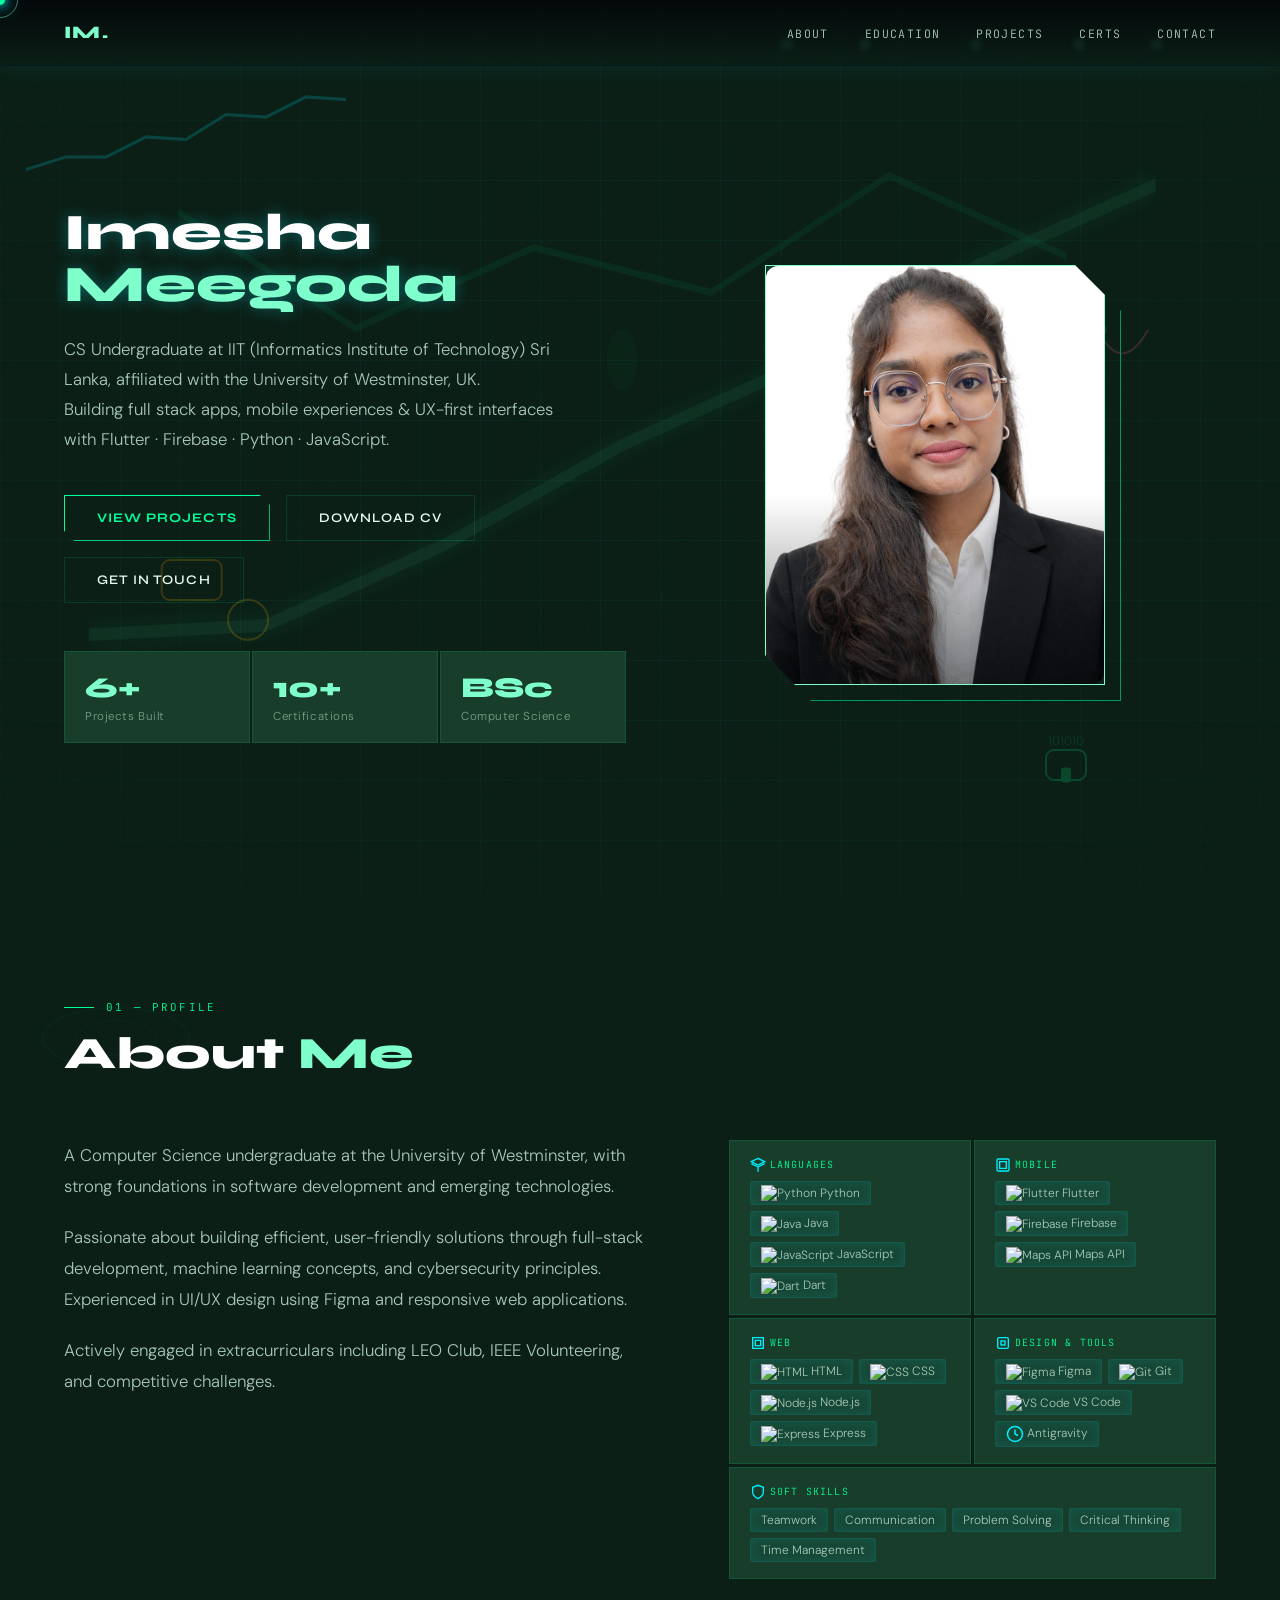
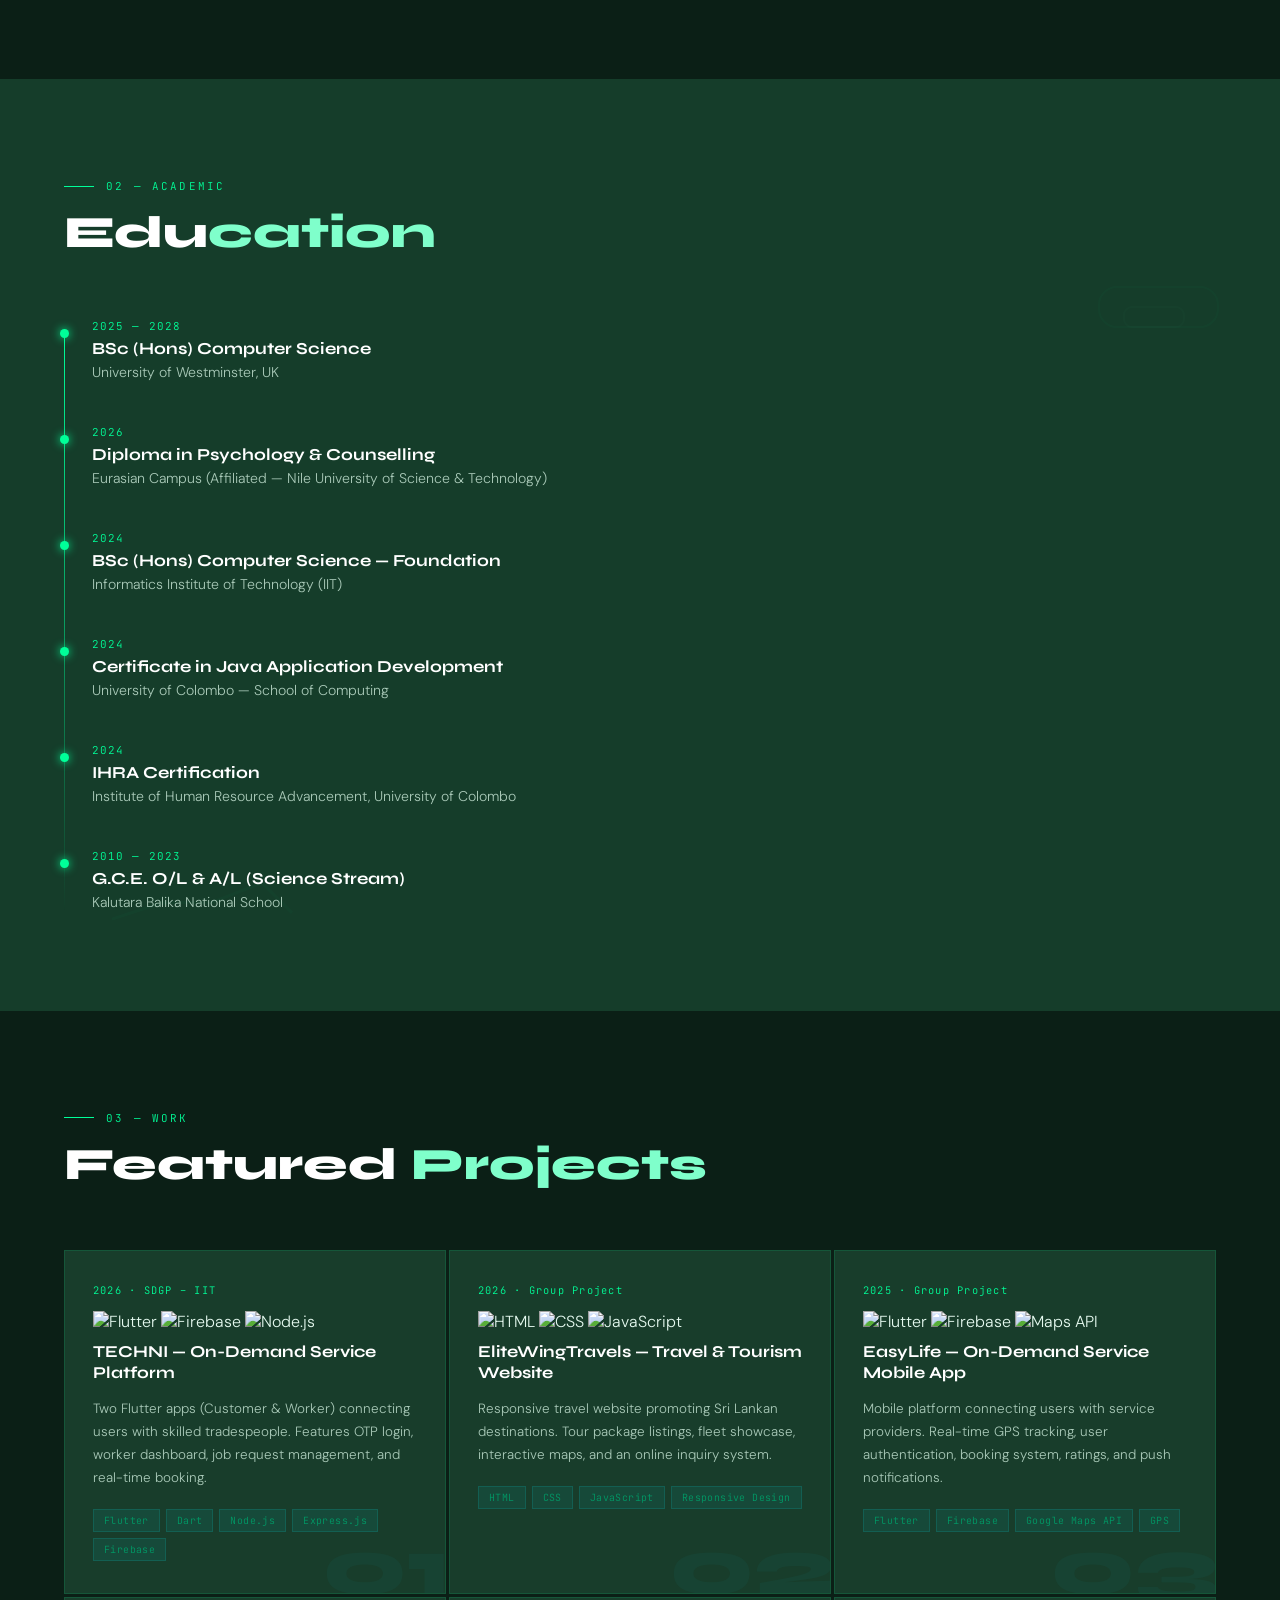
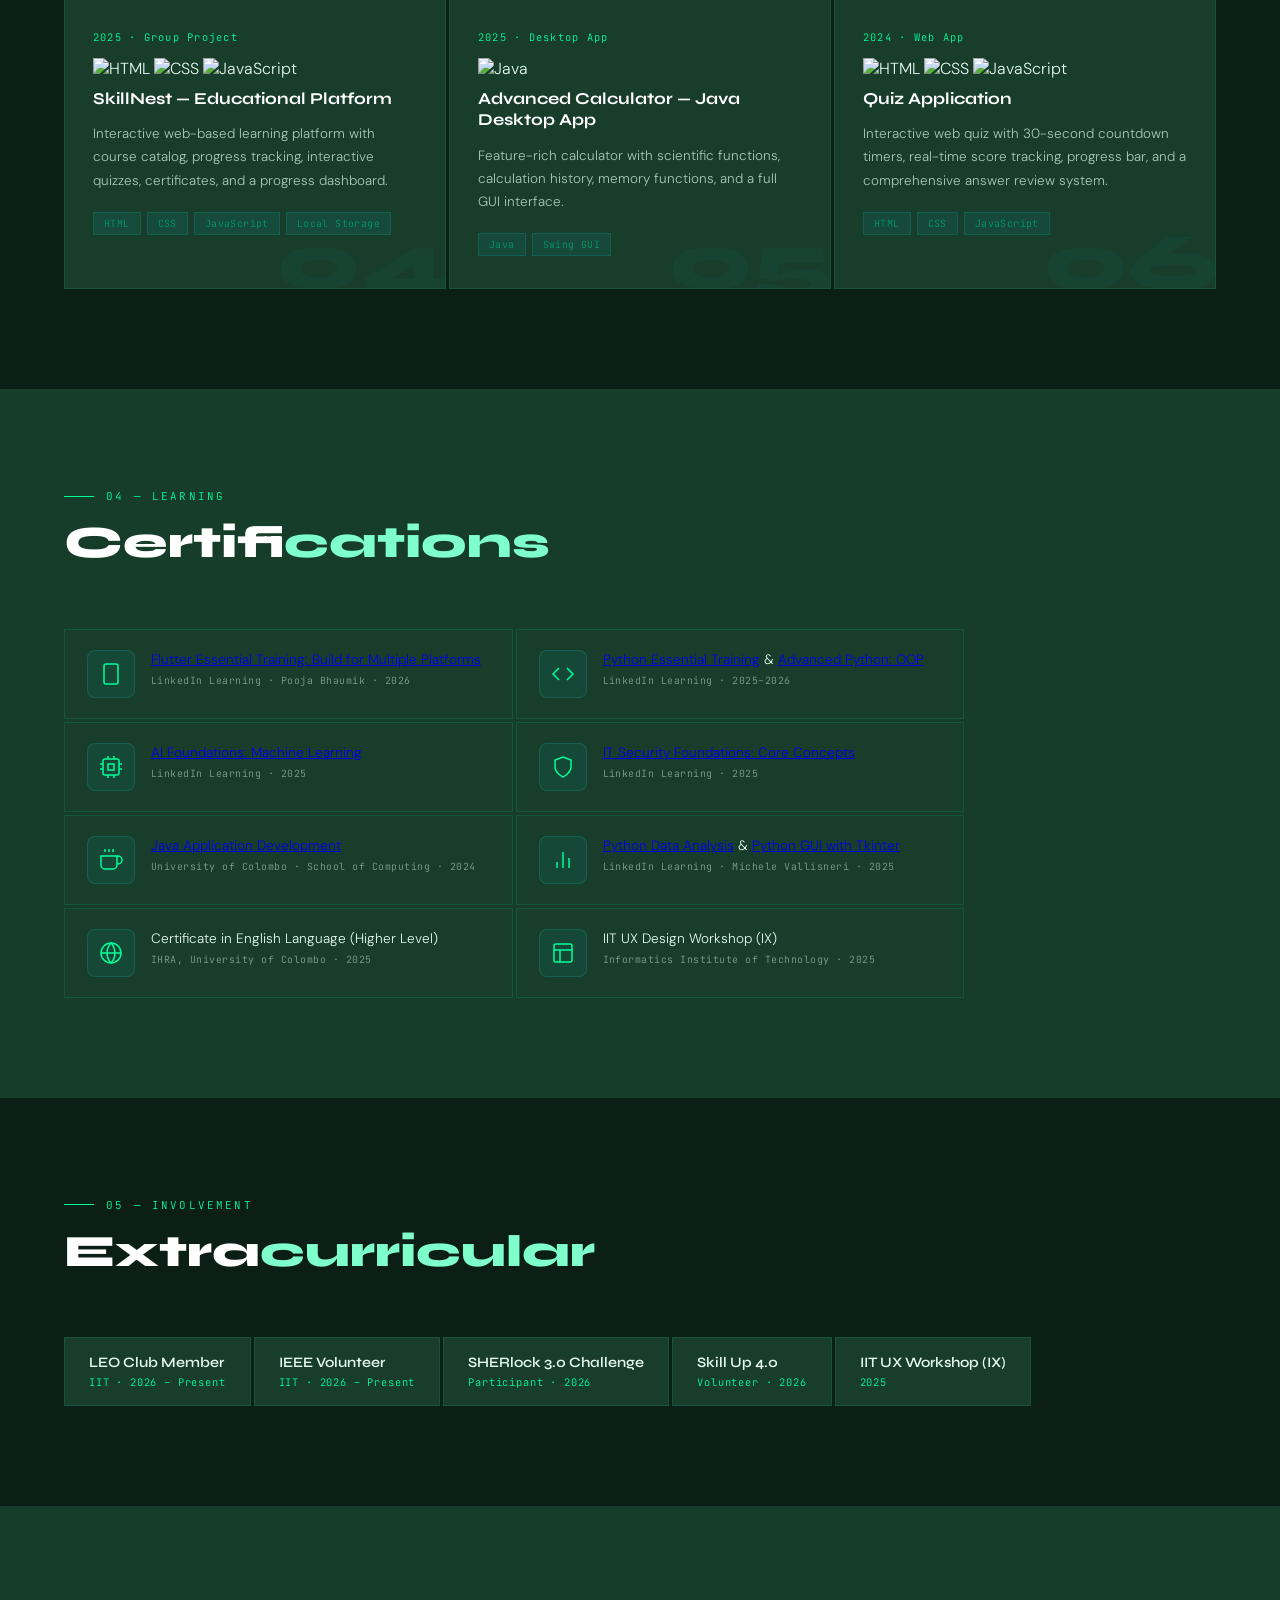
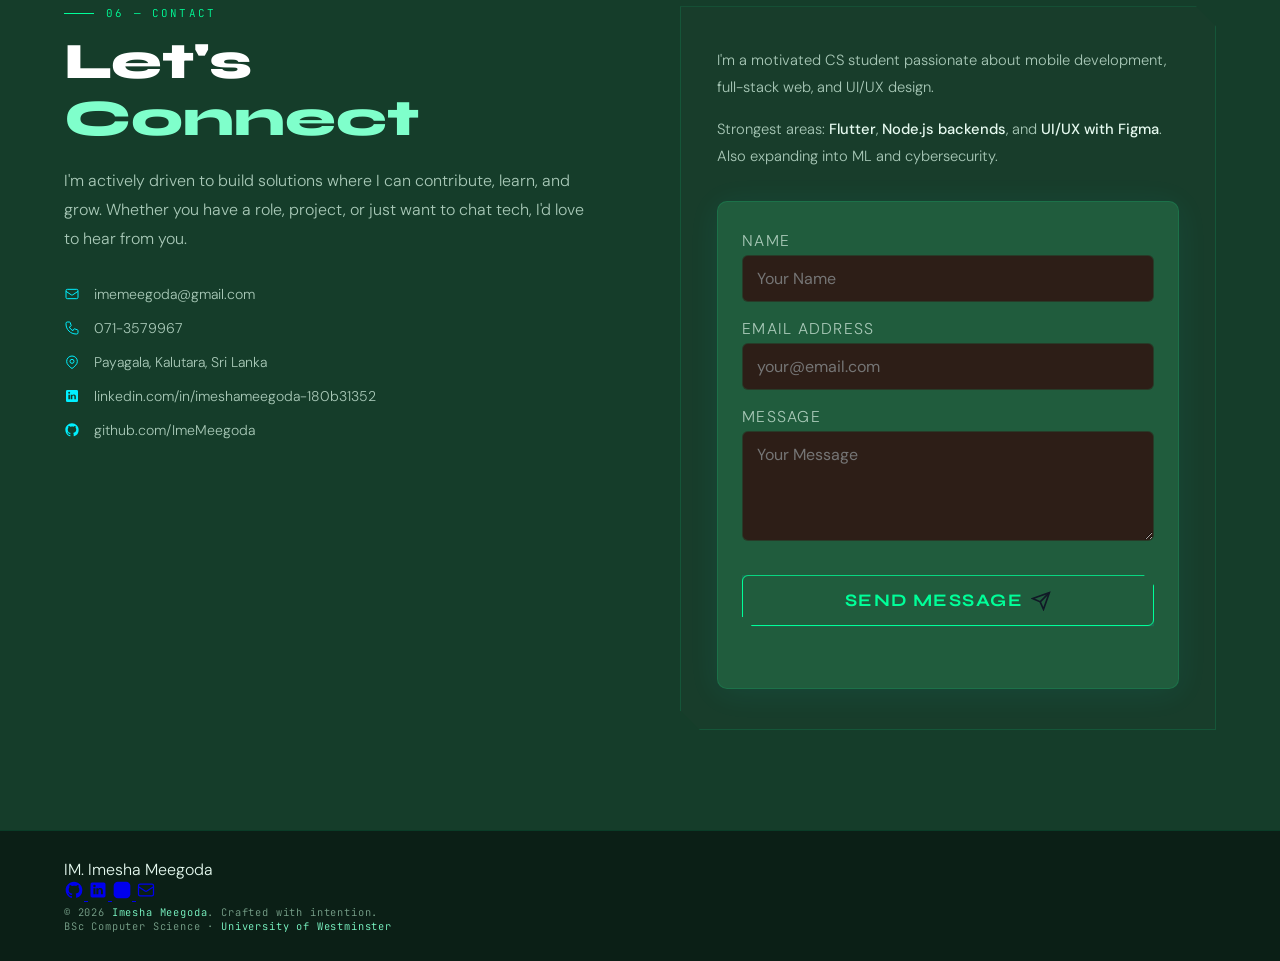
==== commit ece3506d: "Remove old CV file, update CV link in index.html, and delete portfolio.zip Co-authored-by: Copilot <" ====
--- a/index.html
+++ b/index.html
@@ -127,7 +127,7 @@
       </p>
       <div class="hero-actions">
         <a href="#projects" class="btn-primary float-cta">View Projects</a>
-        <a href="Imesha Meegoda CV.pdf" target="_blank" class="btn-outline float-cta">Download CV</a>
+        <a href="Imesha Meegoda cv .pdf" download class="btn-outline float-cta">Download CV</a>
         <a href="#contact" class="btn-outline float-cta">Get in Touch</a>
           
       </div>
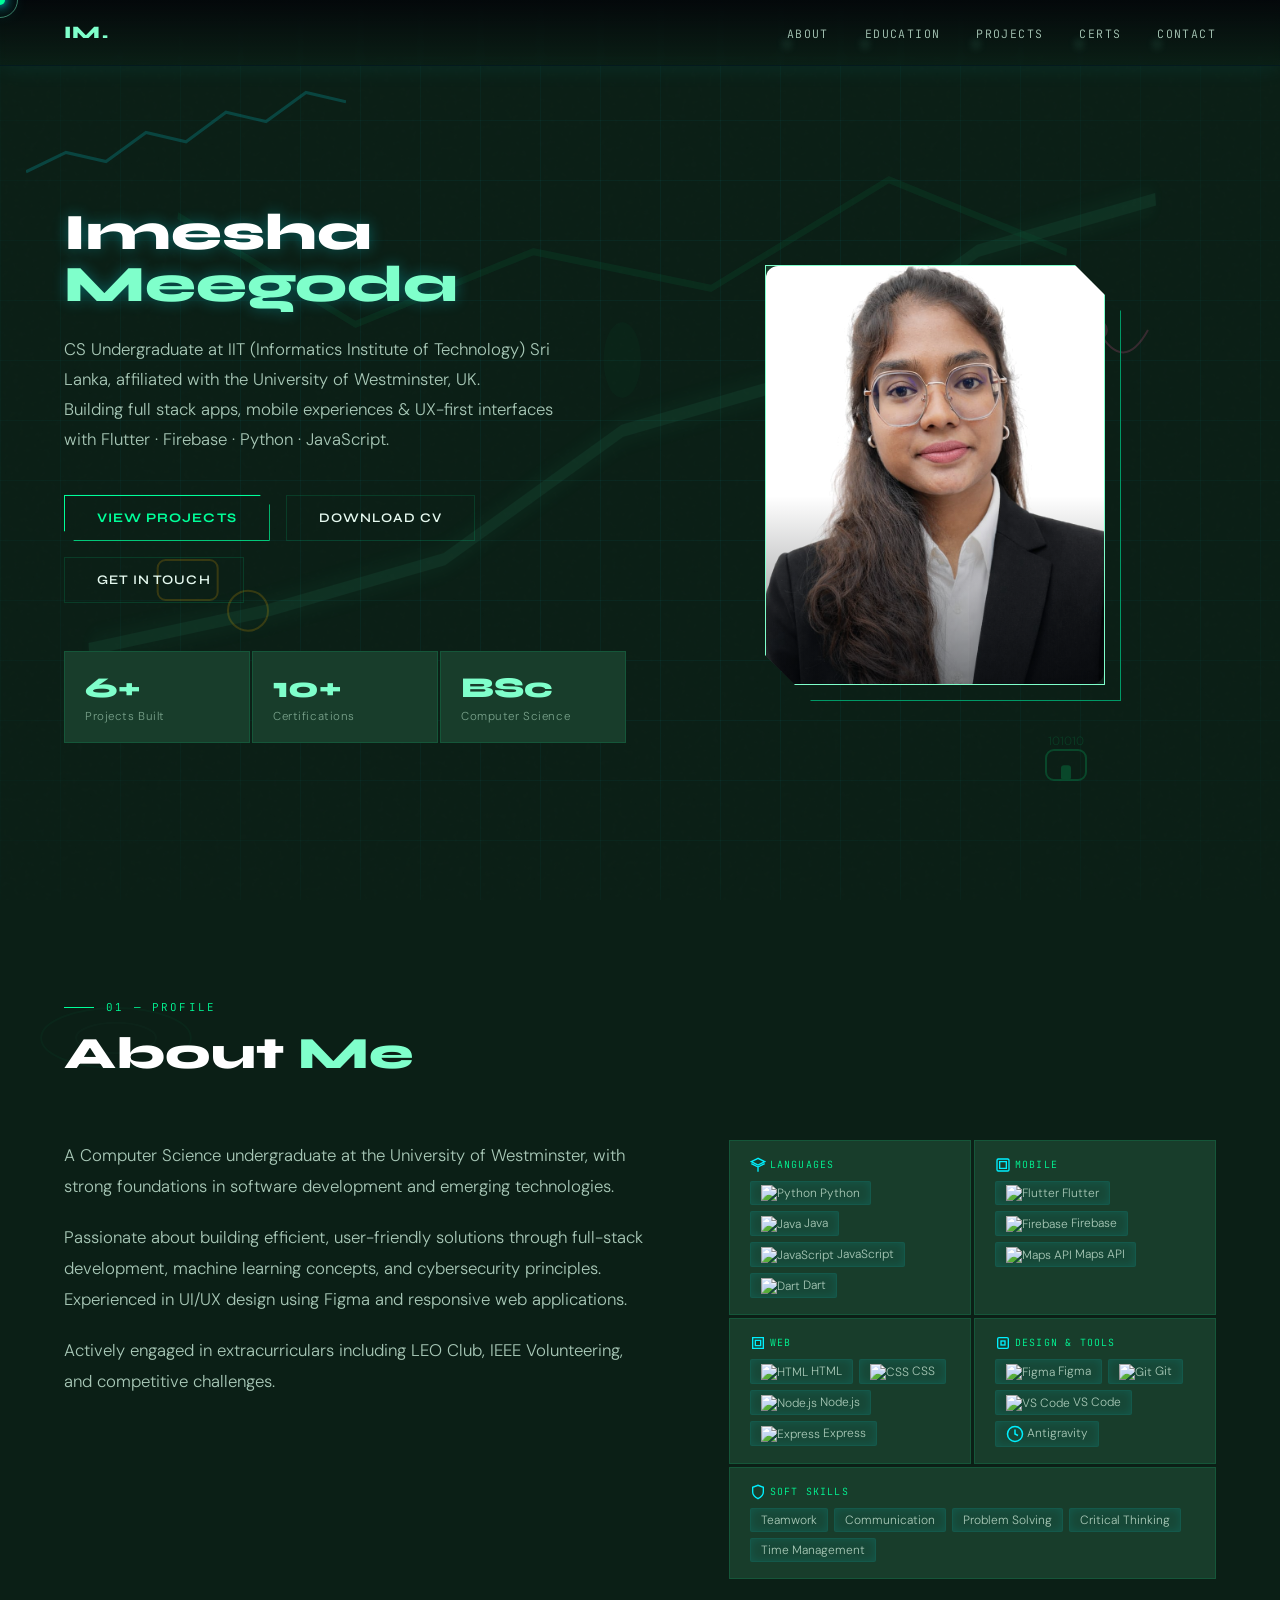
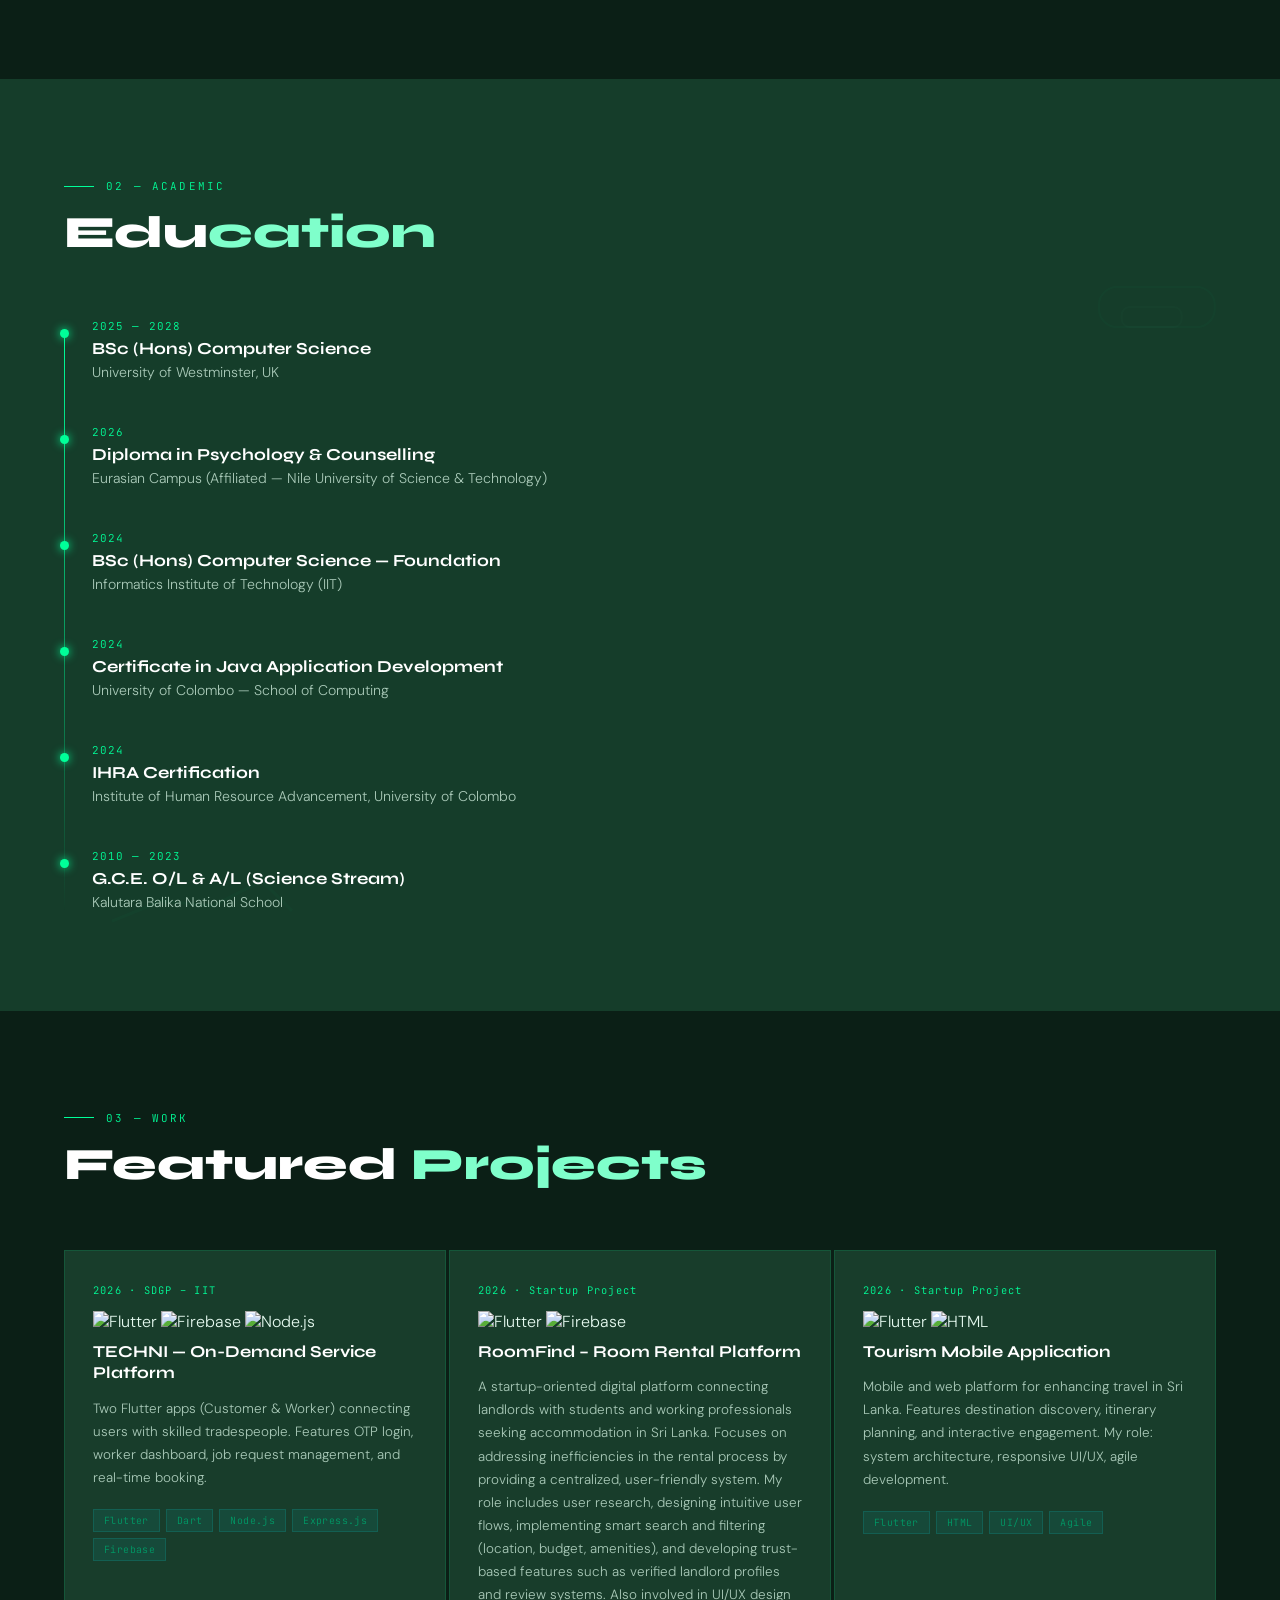
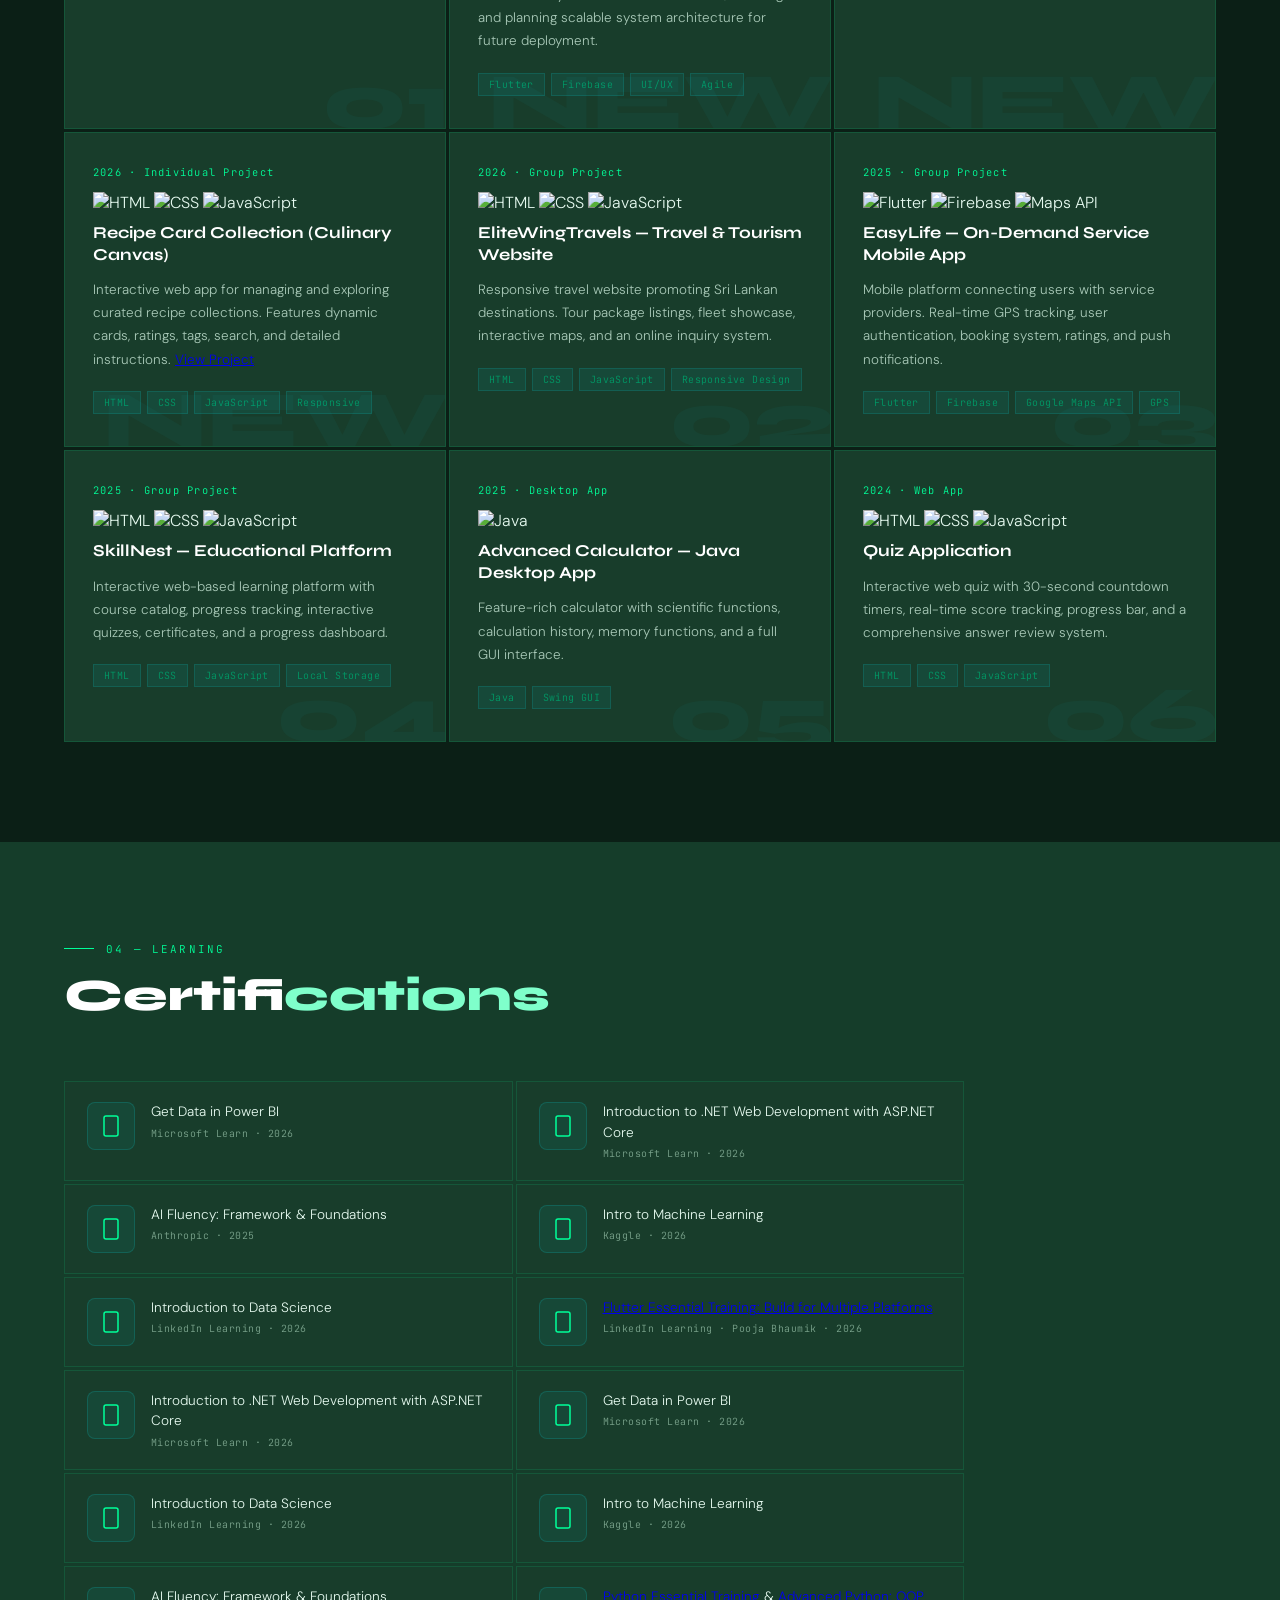
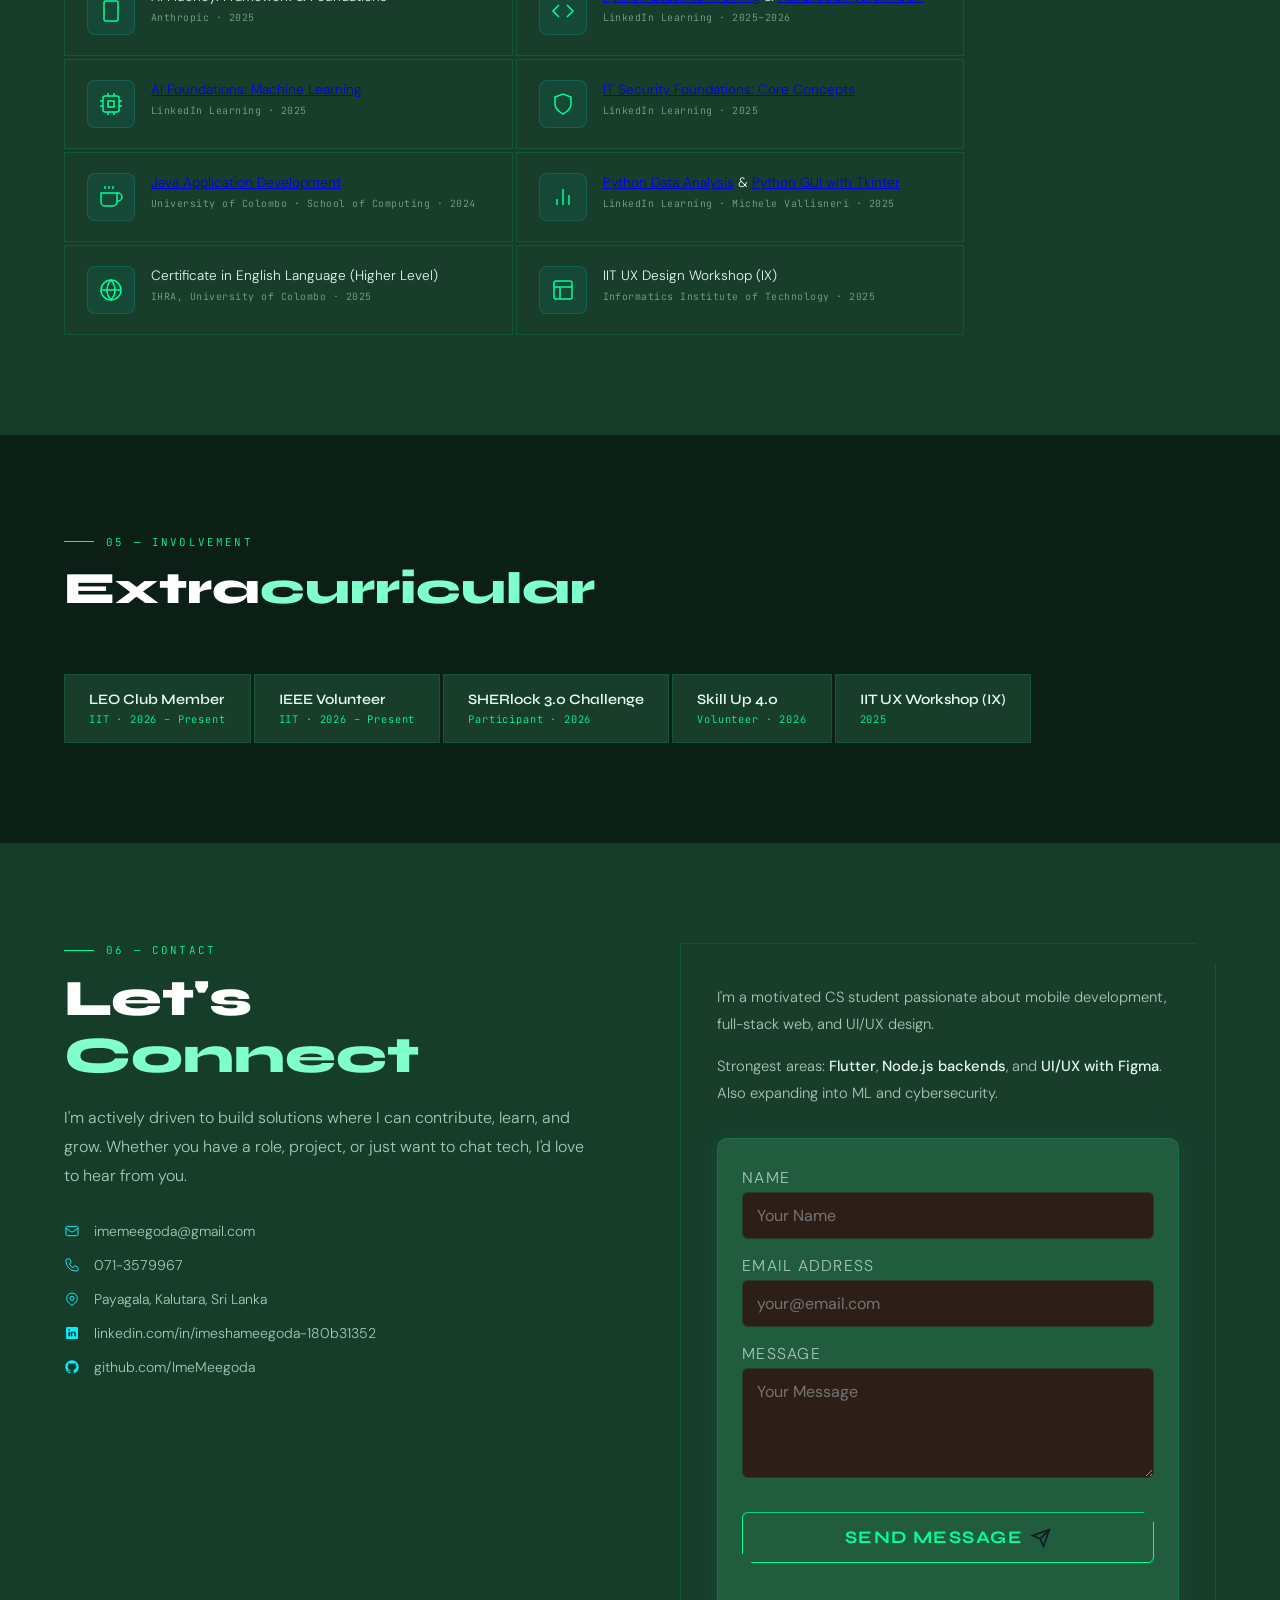
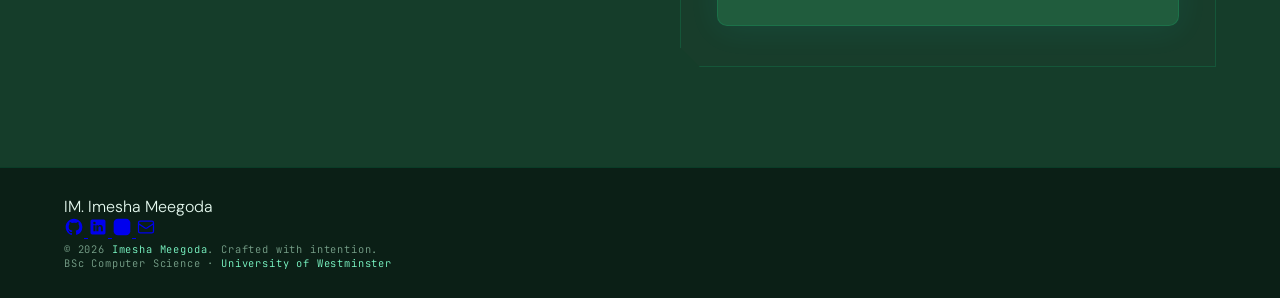
==== commit 90e747e6: "Add new projects and certifications to showcase recent work and achievements Co-authored-by: Copilot" ====
--- a/index.html
+++ b/index.html
@@ -336,6 +336,39 @@
         </div>
       </div>
 
+      <div class="project-card reveal" style="--delay:0.05s">
+        <div class="card-num">NEW</div>
+        <div class="project-year">2026 · Startup Project</div>
+        <div style="margin-bottom:10px;"><img src="https://cdn.jsdelivr.net/gh/devicons/devicon/icons/flutter/flutter-original.svg" alt="Flutter" width="28" style="vertical-align:middle;margin-right:4px;"><img src="https://cdn.jsdelivr.net/gh/devicons/devicon/icons/firebase/firebase-plain.svg" alt="Firebase" width="28" style="vertical-align:middle;margin-right:4px;"></div>
+        <h3 class="project-title">RoomFind – Room Rental Platform</h3>
+        <p class="project-desc">A startup-oriented digital platform connecting landlords with students and working professionals seeking accommodation in Sri Lanka. Focuses on addressing inefficiencies in the rental process by providing a centralized, user-friendly system. My role includes user research, designing intuitive user flows, implementing smart search and filtering (location, budget, amenities), and developing trust-based features such as verified landlord profiles and review systems. Also involved in UI/UX design and planning scalable system architecture for future deployment.</p>
+        <div class="project-stack">
+          <span>Flutter</span><span>Firebase</span><span>UI/UX</span><span>Agile</span>
+        </div>
+      </div>
+
+      <div class="project-card reveal" style="--delay:0.06s">
+        <div class="card-num">NEW</div>
+        <div class="project-year">2026 · Startup Project</div>
+        <div style="margin-bottom:10px;"><img src="https://cdn.jsdelivr.net/gh/devicons/devicon/icons/flutter/flutter-original.svg" alt="Flutter" width="28" style="vertical-align:middle;margin-right:4px;"><img src="https://cdn.jsdelivr.net/gh/devicons/devicon/icons/html5/html5-original.svg" alt="HTML" width="28" style="vertical-align:middle;margin-right:4px;"></div>
+        <h3 class="project-title">Tourism Mobile Application</h3>
+        <p class="project-desc">Mobile and web platform for enhancing travel in Sri Lanka. Features destination discovery, itinerary planning, and interactive engagement. My role: system architecture, responsive UI/UX, agile development.</p>
+        <div class="project-stack">
+          <span>Flutter</span><span>HTML</span><span>UI/UX</span><span>Agile</span>
+        </div>
+      </div>
+
+      <div class="project-card reveal" style="--delay:0.07s">
+        <div class="card-num">NEW</div>
+        <div class="project-year">2026 · Individual Project</div>
+        <div style="margin-bottom:10px;"><img src="https://cdn.jsdelivr.net/gh/devicons/devicon/icons/html5/html5-original.svg" alt="HTML" width="28" style="vertical-align:middle;margin-right:4px;"><img src="https://cdn.jsdelivr.net/gh/devicons/devicon/icons/css3/css3-original.svg" alt="CSS" width="28" style="vertical-align:middle;margin-right:4px;"><img src="https://cdn.jsdelivr.net/gh/devicons/devicon/icons/javascript/javascript-original.svg" alt="JavaScript" width="28" style="vertical-align:middle;margin-right:4px;"></div>
+        <h3 class="project-title">Recipe Card Collection (Culinary Canvas)</h3>
+        <p class="project-desc">Interactive web app for managing and exploring curated recipe collections. Features dynamic cards, ratings, tags, search, and detailed instructions. <a href="https://imemeegoda.github.io/Culinary-Canvas_Recipes_Web/" target="_blank">View Project</a></p>
+        <div class="project-stack">
+          <span>HTML</span><span>CSS</span><span>JavaScript</span><span>Responsive</span>
+        </div>
+      </div>
+
       <div class="project-card reveal" style="--delay:0.1s">
         <div class="card-num">02</div>
         <div class="project-year">2026 · Group Project</div>
@@ -406,6 +439,41 @@
       <h2 class="section-title fade-in-up delay-2 glow-text">Certifi<span class="text-accent">cations</span></h2>
     </div>
     <div class="certs-grid">
+            <div class="cert-card reveal" style="--delay:0.4s">
+              <div class="cert-icon"><svg width="24" height="24" viewBox="0 0 24 24" fill="none" stroke="currentColor" stroke-width="1.5"><rect x="5" y="2" width="14" height="20" rx="2" ry="2" /><line x1="12" y1="18" x2="12.01" y2="18" /></svg></div>
+              <div>
+                <p class="cert-name">Get Data in Power BI</p>
+                <p class="cert-src">Microsoft Learn · 2026</p>
+              </div>
+            </div>
+            <div class="cert-card reveal" style="--delay:0.41s">
+              <div class="cert-icon"><svg width="24" height="24" viewBox="0 0 24 24" fill="none" stroke="currentColor" stroke-width="1.5"><rect x="5" y="2" width="14" height="20" rx="2" ry="2" /><line x1="12" y1="18" x2="12.01" y2="18" /></svg></div>
+              <div>
+                <p class="cert-name">Introduction to .NET Web Development with ASP.NET Core</p>
+                <p class="cert-src">Microsoft Learn · 2026</p>
+              </div>
+            </div>
+            <div class="cert-card reveal" style="--delay:0.42s">
+              <div class="cert-icon"><svg width="24" height="24" viewBox="0 0 24 24" fill="none" stroke="currentColor" stroke-width="1.5"><rect x="5" y="2" width="14" height="20" rx="2" ry="2" /><line x1="12" y1="18" x2="12.01" y2="18" /></svg></div>
+              <div>
+                <p class="cert-name">AI Fluency: Framework & Foundations</p>
+                <p class="cert-src">Anthropic · 2025</p>
+              </div>
+            </div>
+            <div class="cert-card reveal" style="--delay:0.43s">
+              <div class="cert-icon"><svg width="24" height="24" viewBox="0 0 24 24" fill="none" stroke="currentColor" stroke-width="1.5"><rect x="5" y="2" width="14" height="20" rx="2" ry="2" /><line x1="12" y1="18" x2="12.01" y2="18" /></svg></div>
+              <div>
+                <p class="cert-name">Intro to Machine Learning</p>
+                <p class="cert-src">Kaggle · 2026</p>
+              </div>
+            </div>
+            <div class="cert-card reveal" style="--delay:0.44s">
+              <div class="cert-icon"><svg width="24" height="24" viewBox="0 0 24 24" fill="none" stroke="currentColor" stroke-width="1.5"><rect x="5" y="2" width="14" height="20" rx="2" ry="2" /><line x1="12" y1="18" x2="12.01" y2="18" /></svg></div>
+              <div>
+                <p class="cert-name">Introduction to Data Science</p>
+                <p class="cert-src">LinkedIn Learning · 2026</p>
+              </div>
+            </div>
       <div class="cert-card reveal">
         <div class="cert-icon"><svg width="24" height="24" viewBox="0 0 24 24" fill="none" stroke="currentColor"
             stroke-width="1.5">
@@ -415,6 +483,42 @@
         <div>
           <p class="cert-name"><a href="https://lnkd.in/gzv2jT7t" target="_blank" rel="noopener">Flutter Essential Training: Build for Multiple Platforms</a></p>
           <p class="cert-src">LinkedIn Learning · Pooja Bhaumik · 2026</p>
+        </div>
+      </div>
+
+      <div class="cert-card reveal" style="--delay:0.01s">
+        <div class="cert-icon"><svg width="24" height="24" viewBox="0 0 24 24" fill="none" stroke="currentColor" stroke-width="1.5"><rect x="5" y="2" width="14" height="20" rx="2" ry="2" /><line x1="12" y1="18" x2="12.01" y2="18" /></svg></div>
+        <div>
+          <p class="cert-name">Introduction to .NET Web Development with ASP.NET Core</p>
+          <p class="cert-src">Microsoft Learn · 2026</p>
+        </div>
+      </div>
+      <div class="cert-card reveal" style="--delay:0.015s">
+        <div class="cert-icon"><svg width="24" height="24" viewBox="0 0 24 24" fill="none" stroke="currentColor" stroke-width="1.5"><rect x="5" y="2" width="14" height="20" rx="2" ry="2" /><line x1="12" y1="18" x2="12.01" y2="18" /></svg></div>
+        <div>
+          <p class="cert-name">Get Data in Power BI</p>
+          <p class="cert-src">Microsoft Learn · 2026</p>
+        </div>
+      </div>
+      <div class="cert-card reveal" style="--delay:0.02s">
+        <div class="cert-icon"><svg width="24" height="24" viewBox="0 0 24 24" fill="none" stroke="currentColor" stroke-width="1.5"><rect x="5" y="2" width="14" height="20" rx="2" ry="2" /><line x1="12" y1="18" x2="12.01" y2="18" /></svg></div>
+        <div>
+          <p class="cert-name">Introduction to Data Science</p>
+          <p class="cert-src">LinkedIn Learning · 2026</p>
+        </div>
+      </div>
+      <div class="cert-card reveal" style="--delay:0.025s">
+        <div class="cert-icon"><svg width="24" height="24" viewBox="0 0 24 24" fill="none" stroke="currentColor" stroke-width="1.5"><rect x="5" y="2" width="14" height="20" rx="2" ry="2" /><line x1="12" y1="18" x2="12.01" y2="18" /></svg></div>
+        <div>
+          <p class="cert-name">Intro to Machine Learning</p>
+          <p class="cert-src">Kaggle · 2026</p>
+        </div>
+      </div>
+      <div class="cert-card reveal" style="--delay:0.03s">
+        <div class="cert-icon"><svg width="24" height="24" viewBox="0 0 24 24" fill="none" stroke="currentColor" stroke-width="1.5"><rect x="5" y="2" width="14" height="20" rx="2" ry="2" /><line x1="12" y1="18" x2="12.01" y2="18" /></svg></div>
+        <div>
+          <p class="cert-name">AI Fluency: Framework & Foundations</p>
+          <p class="cert-src">Anthropic · 2025</p>
         </div>
       </div>
       <div class="cert-card reveal" style="--delay:0.05s">
@@ -628,7 +732,8 @@
       </div>
       <div class="footer-social">
         <a href="https://github.com/ImeMeegoda" target="_blank" aria-label="GitHub" class="footer-link">
-          <svg width="20" height="20" viewBox="0 0 24 24" fill="currentColor"><path d="M12 2C6.48 2 2 6.48 2 12c0 4.42 2.87 8.17 6.84 9.49.5.09.68-.22.68-.48v-1.7c-2.78.6-3.37-1.34-3.37-1.34-.45-1.15-1.11-1.46-1.11-1.46-.91-.62.07-.61.07-.61 1 .07 1.53 1.03 1.53 1.03.89 1.52 2.34 1.08 2.91.83.09-.65.35-1.08.63-1.33-2.22-.25-4.56-1.11-4.56-4.94 0-1.09.39-1.98 1.03-2.68-.1-.25-.45-1.27.1-2.64 0 0 .84-.27 2.75 1.02A9.56 9.56 0 0112 6.8c.85 0 1.71.11 2.51.33 1.91-1.29 2.75-1.02 2.75-1.02.55 1.37.2 2.39.1 2.64.64.7 1.03 1.59 1.03 2.68 0 3.84-2.34 4.68-4.57 4.93.36.31.68.92.68 1.85v2.74c0 .27.18.58.69.48A10.01 10.01 0 0022 12c0-5.52-4.48-10-10-10z"/></svg>
+          <svg width="20" height="20" viewBox="0 0 24 24" fill="currentColor"><path d="M12 2C6.48 2 2 6.48 2 12c0 4.42 2.87 8.17 6.84 9.49.5.09.68-.22.68-.48v-1.7c-2.78.6-3.37-1.34-3.37-1.34-.45-1.15-1.11-1.46-1.11-1.46-.91-.62.07-.61.07-.61 1 .07 1.53 1.03 1.53 1.03.89 1.52 2.34 1.08 2.91.83.09-.65.35-1.08.63-1.33-2.22-.25-4.56-1.11-4.56-4.94 0-1.09.39-1.98 1.03-2.68-.1-.25-.45-1.27.1-2.64 0 0 .84-.27 2.75 1.02A9.56 9.56 0 0112 6.8c.85 0 1.71.11 2.51.33 1.91-1.29 2.75-1.02 2.75-1.02.55 1.37.2 2.39.1 2.64.64.7 1.03 1.59 1.03 2.68 0 3.84-2.34 4.68-4.57 4.93.36.31.68.92.68 1.85v2.74c0 .27.18.58.69.48A10.01 10.01 0 0022 12c0-5.52-4.48-10-10-10z" />
+            </svg>
         </a>
         <a href="https://www.linkedin.com/in/imeshameegoda-180b31352/" target="_blank" aria-label="LinkedIn" class="footer-link">
           <svg width="20" height="20" viewBox="0 0 24 24" fill="currentColor"><path d="M19 3H5a2 2 0 00-2 2v14a2 2 0 002 2h14a2 2 0 002-2V5a2 2 0 00-2-2zM9 17H6.5v-7H9v7zM7.75 8.75a1.5 1.5 0 110-3 1.5 1.5 0 010 3zM18 17h-2.5v-3.5c0-1-.02-2.3-1.4-2.3-1.4 0-1.6 1.09-1.6 2.22V17H10v-7h2.4v1h.03c.34-.64 1.16-1.3 2.38-1.3 2.54 0 3.01 1.68 3.01 3.85V17z"/></svg>
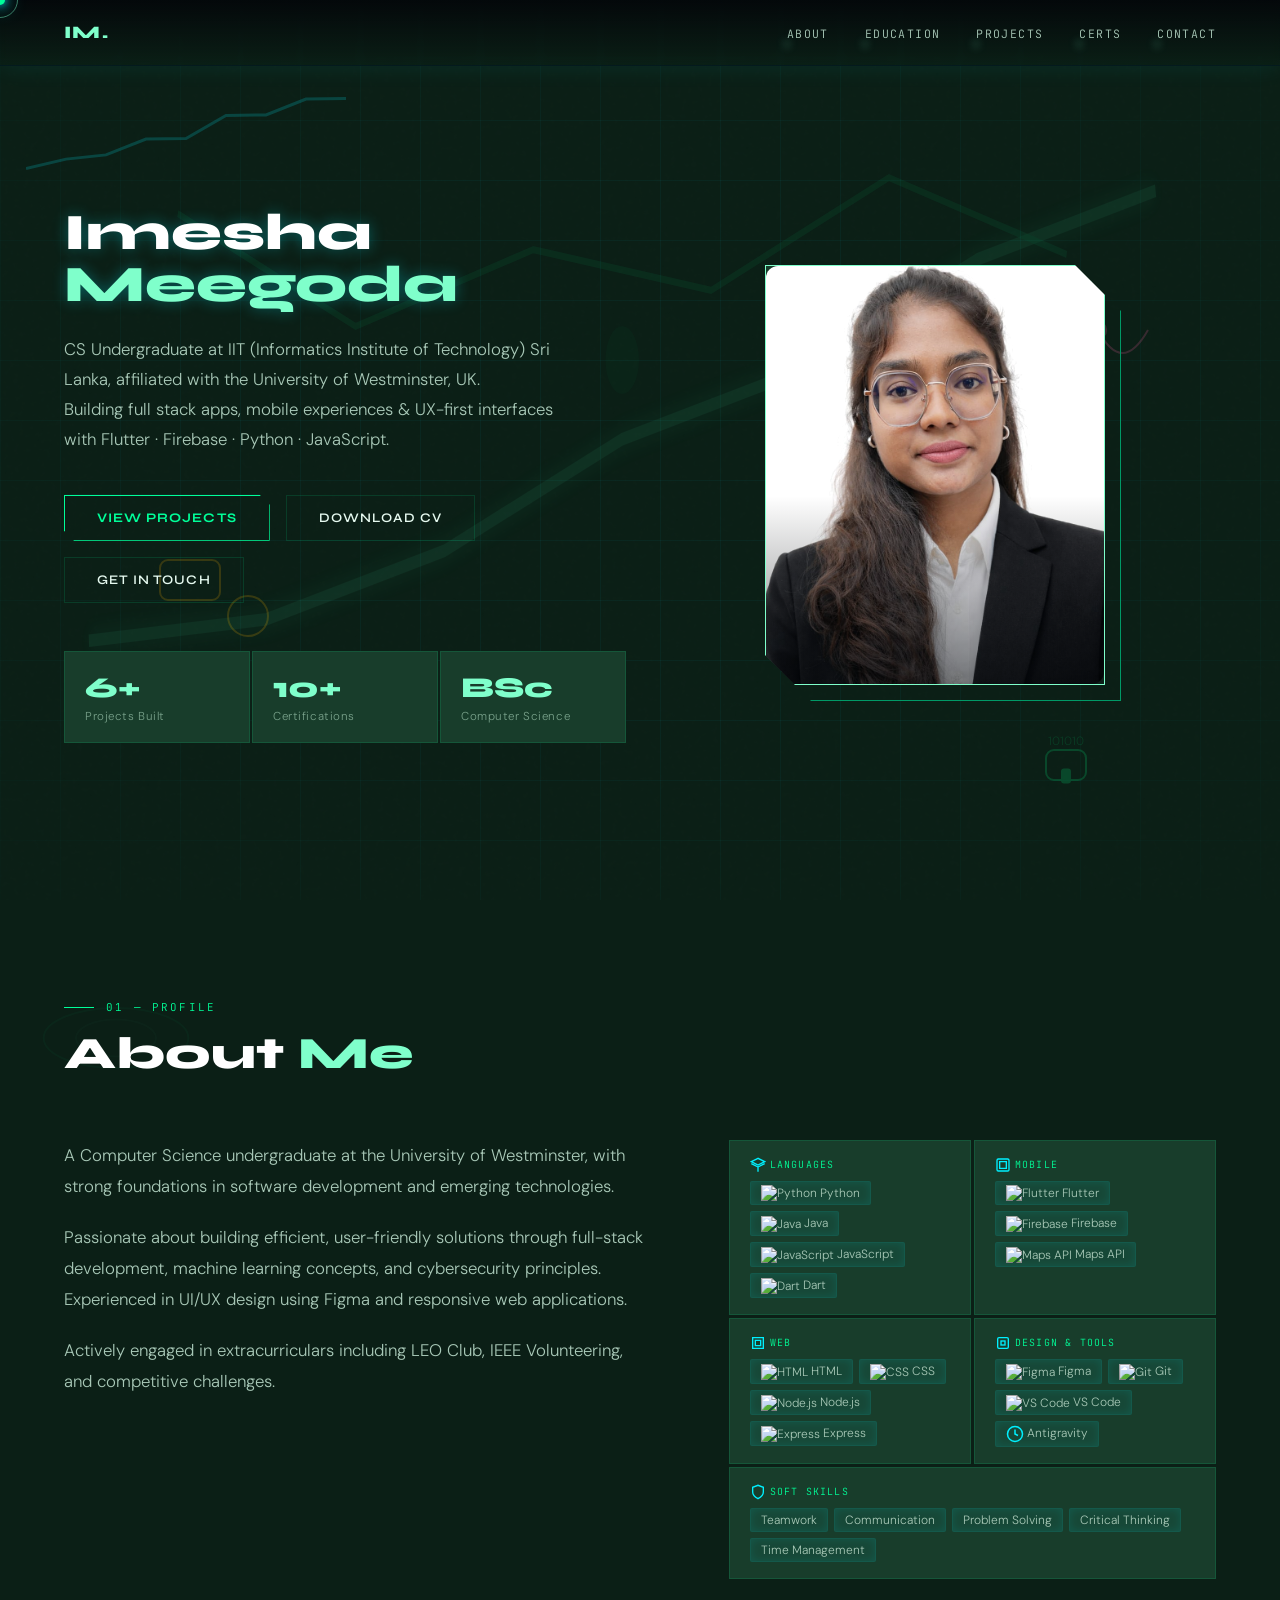
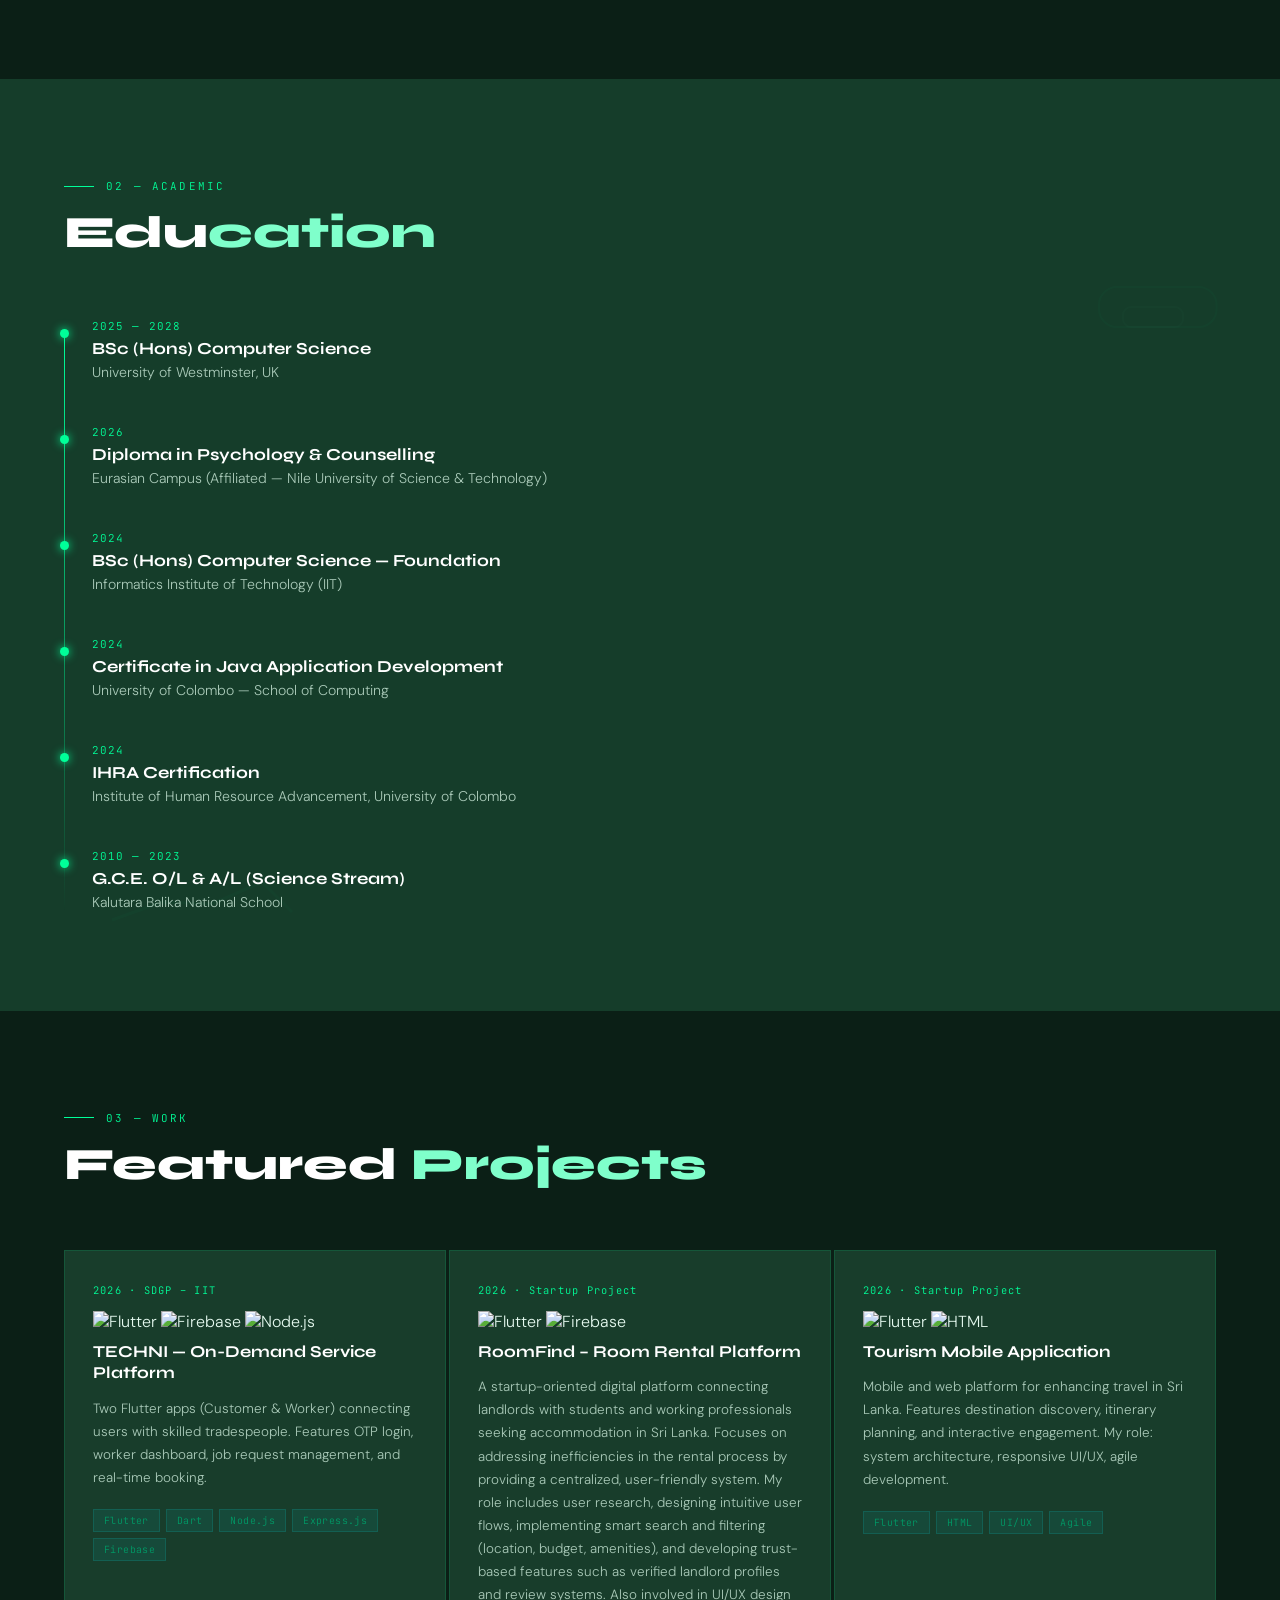
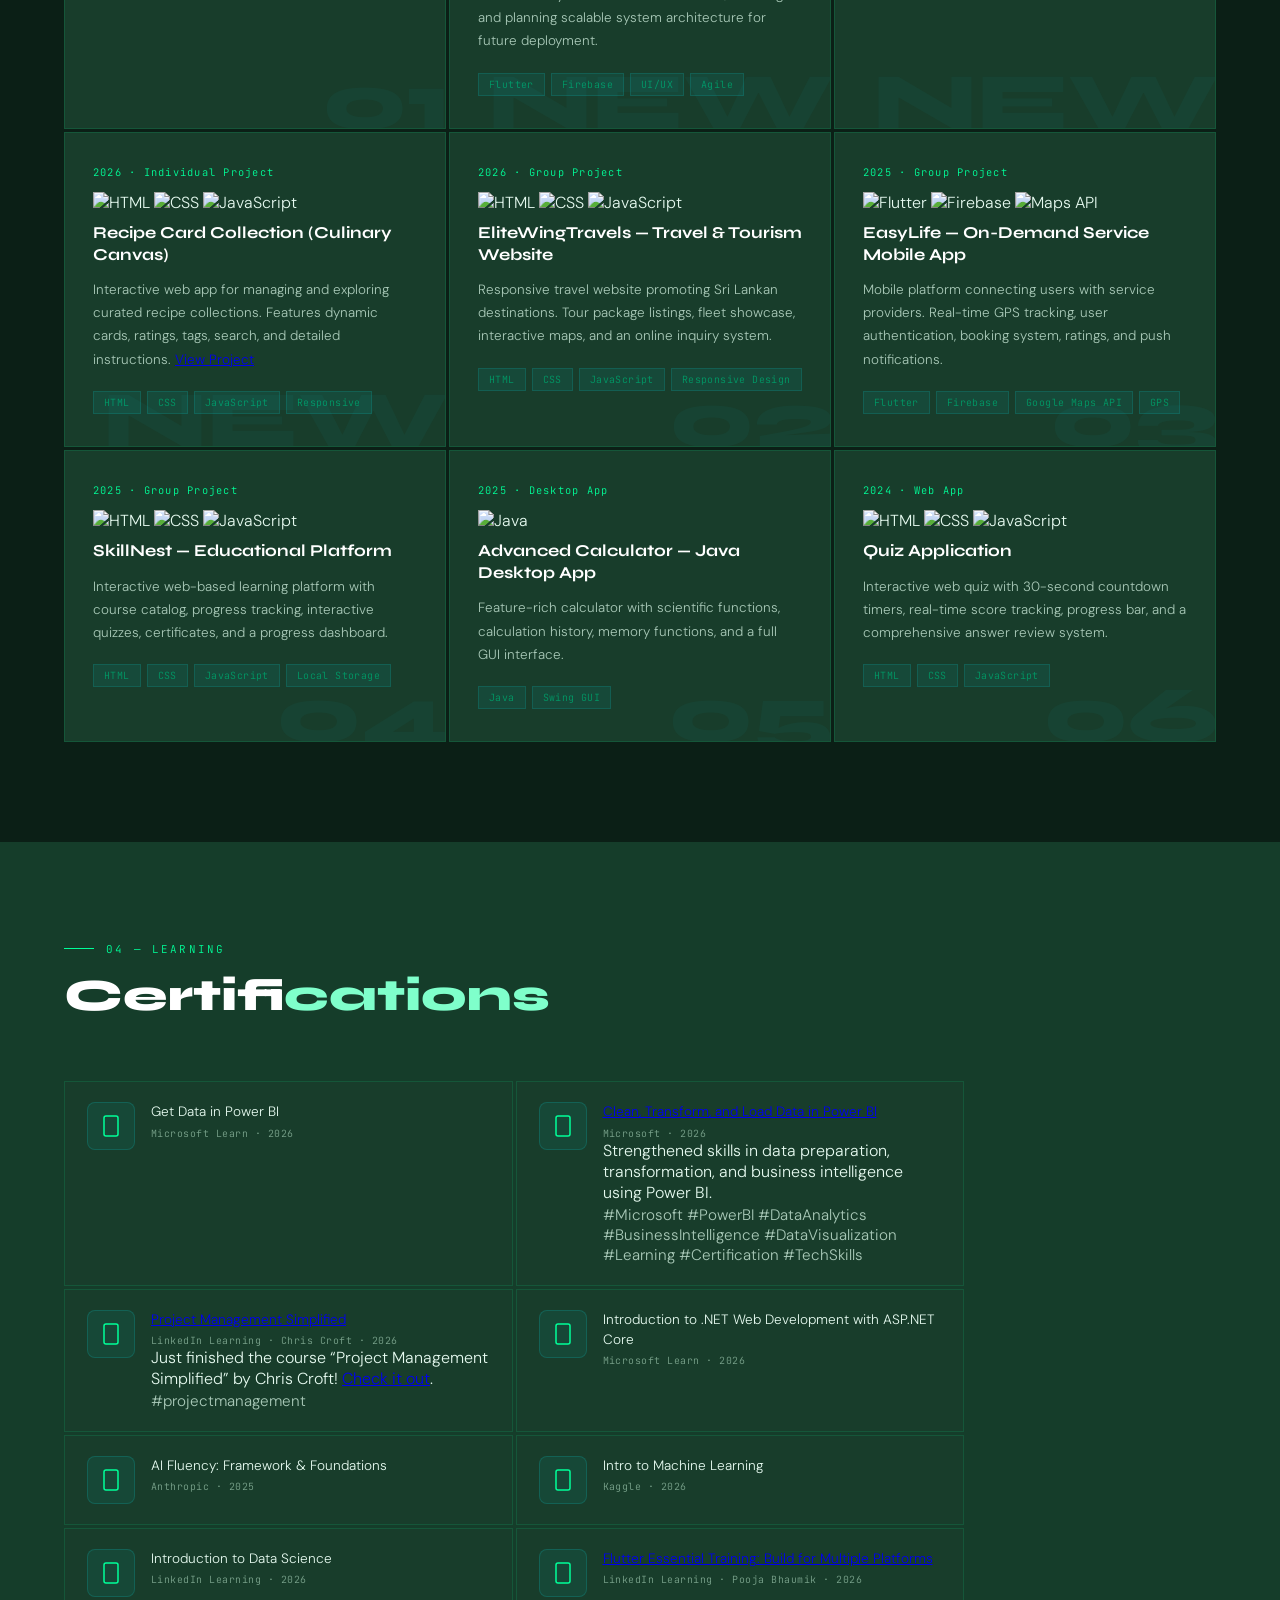
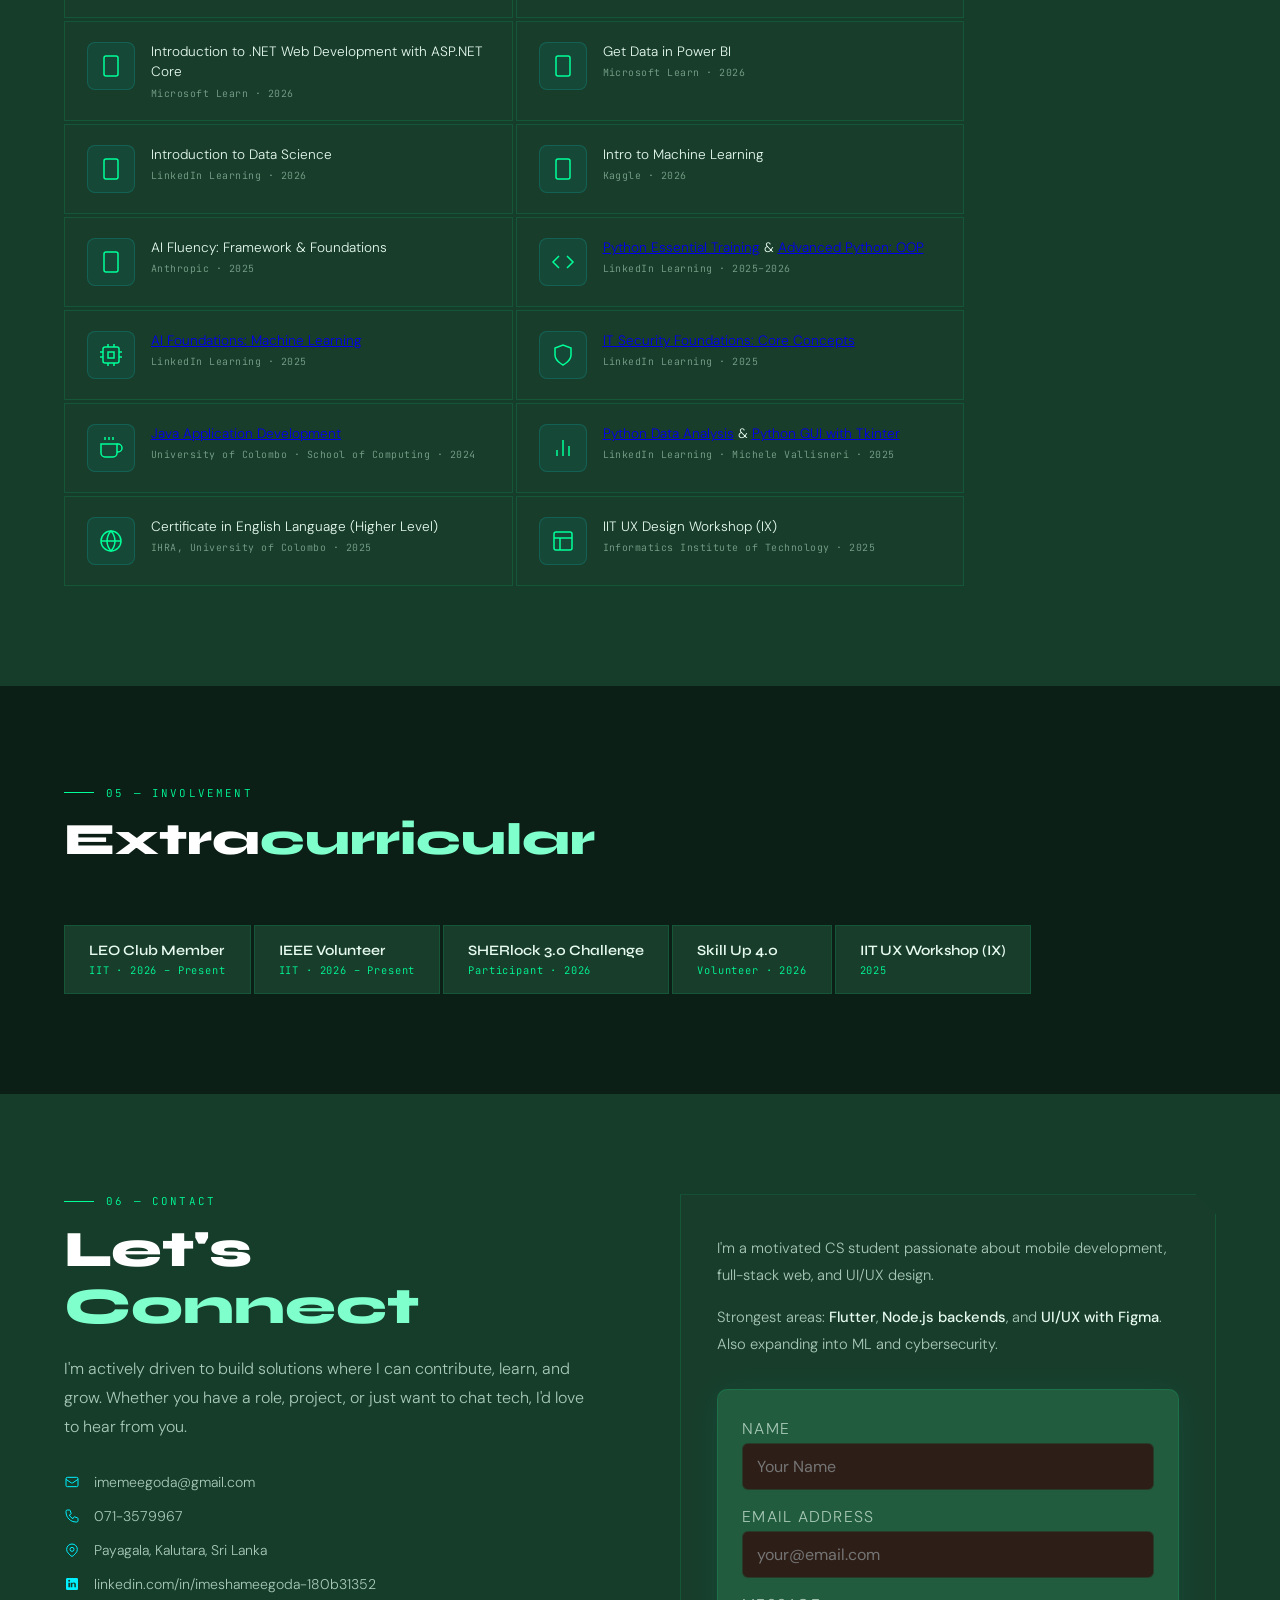
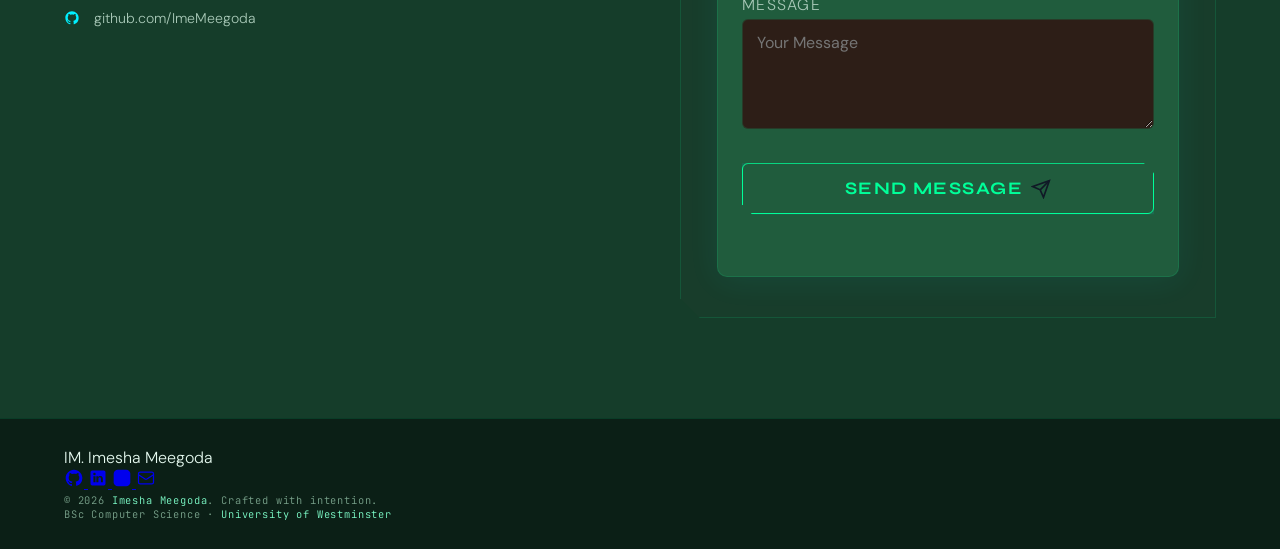
==== commit 767db331: "Add two certification cards (Power BI, PM) Insert two new cert-card entries into index.html to showc" ====
--- a/index.html
+++ b/index.html
@@ -444,6 +444,22 @@
               <div>
                 <p class="cert-name">Get Data in Power BI</p>
                 <p class="cert-src">Microsoft Learn · 2026</p>
+              </div>
+            </div>
+            <div class="cert-card reveal" style="--delay:0.405s">
+              <div class="cert-icon"><svg width="24" height="24" viewBox="0 0 24 24" fill="none" stroke="currentColor" stroke-width="1.5"><rect x="5" y="2" width="14" height="20" rx="2" ry="2" /><line x1="12" y1="18" x2="12.01" y2="18" /></svg></div>
+              <div>
+                <p class="cert-name"><a href="https://www.linkedin.com/posts/imesha-meegoda-180b31352_microsoft-powerbi-dataanalytics-share-7457886388017991680-YwnA?utm_source=share&utm_medium=member_desktop&rcm=ACoAAFgWnrAB_bH4vVdPZS-ZHTIyrhU2wVOVN9o" target="_blank" rel="noopener">Clean, Transform, and Load Data in Power BI</a></p>
+                <p class="cert-src">Microsoft · 2026</p>
+                <p class="cert-desc">Strengthened skills in data preparation, transformation, and business intelligence using Power BI. <span style="display:block;margin-top:2px;font-size:0.95em;color:var(--text-muted);">#Microsoft #PowerBI #DataAnalytics #BusinessIntelligence #DataVisualization #Learning #Certification #TechSkills</span></p>
+              </div>
+            </div>
+            <div class="cert-card reveal" style="--delay:0.406s">
+              <div class="cert-icon"><svg width="24" height="24" viewBox="0 0 24 24" fill="none" stroke="currentColor" stroke-width="1.5"><rect x="5" y="2" width="14" height="20" rx="2" ry="2" /><line x1="12" y1="18" x2="12.01" y2="18" /></svg></div>
+              <div>
+                <p class="cert-name"><a href="https://www.linkedin.com/posts/imesha-meegoda-180b31352_projectmanagement-share-7457884871894515713--QU_?utm_source=share&utm_medium=member_desktop&rcm=ACoAAFgWnrAB_bH4vVdPZS-ZHTIyrhU2wVOVN9o" target="_blank" rel="noopener">Project Management Simplified</a></p>
+                <p class="cert-src">LinkedIn Learning · Chris Croft · 2026</p>
+                <p class="cert-desc">Just finished the course “Project Management Simplified” by Chris Croft! <a href="https://lnkd.in/gXEN2XX3" target="_blank" rel="noopener">Check it out</a>. <span style="display:block;margin-top:2px;font-size:0.95em;color:var(--text-muted);">#projectmanagement</span></p>
               </div>
             </div>
             <div class="cert-card reveal" style="--delay:0.41s">
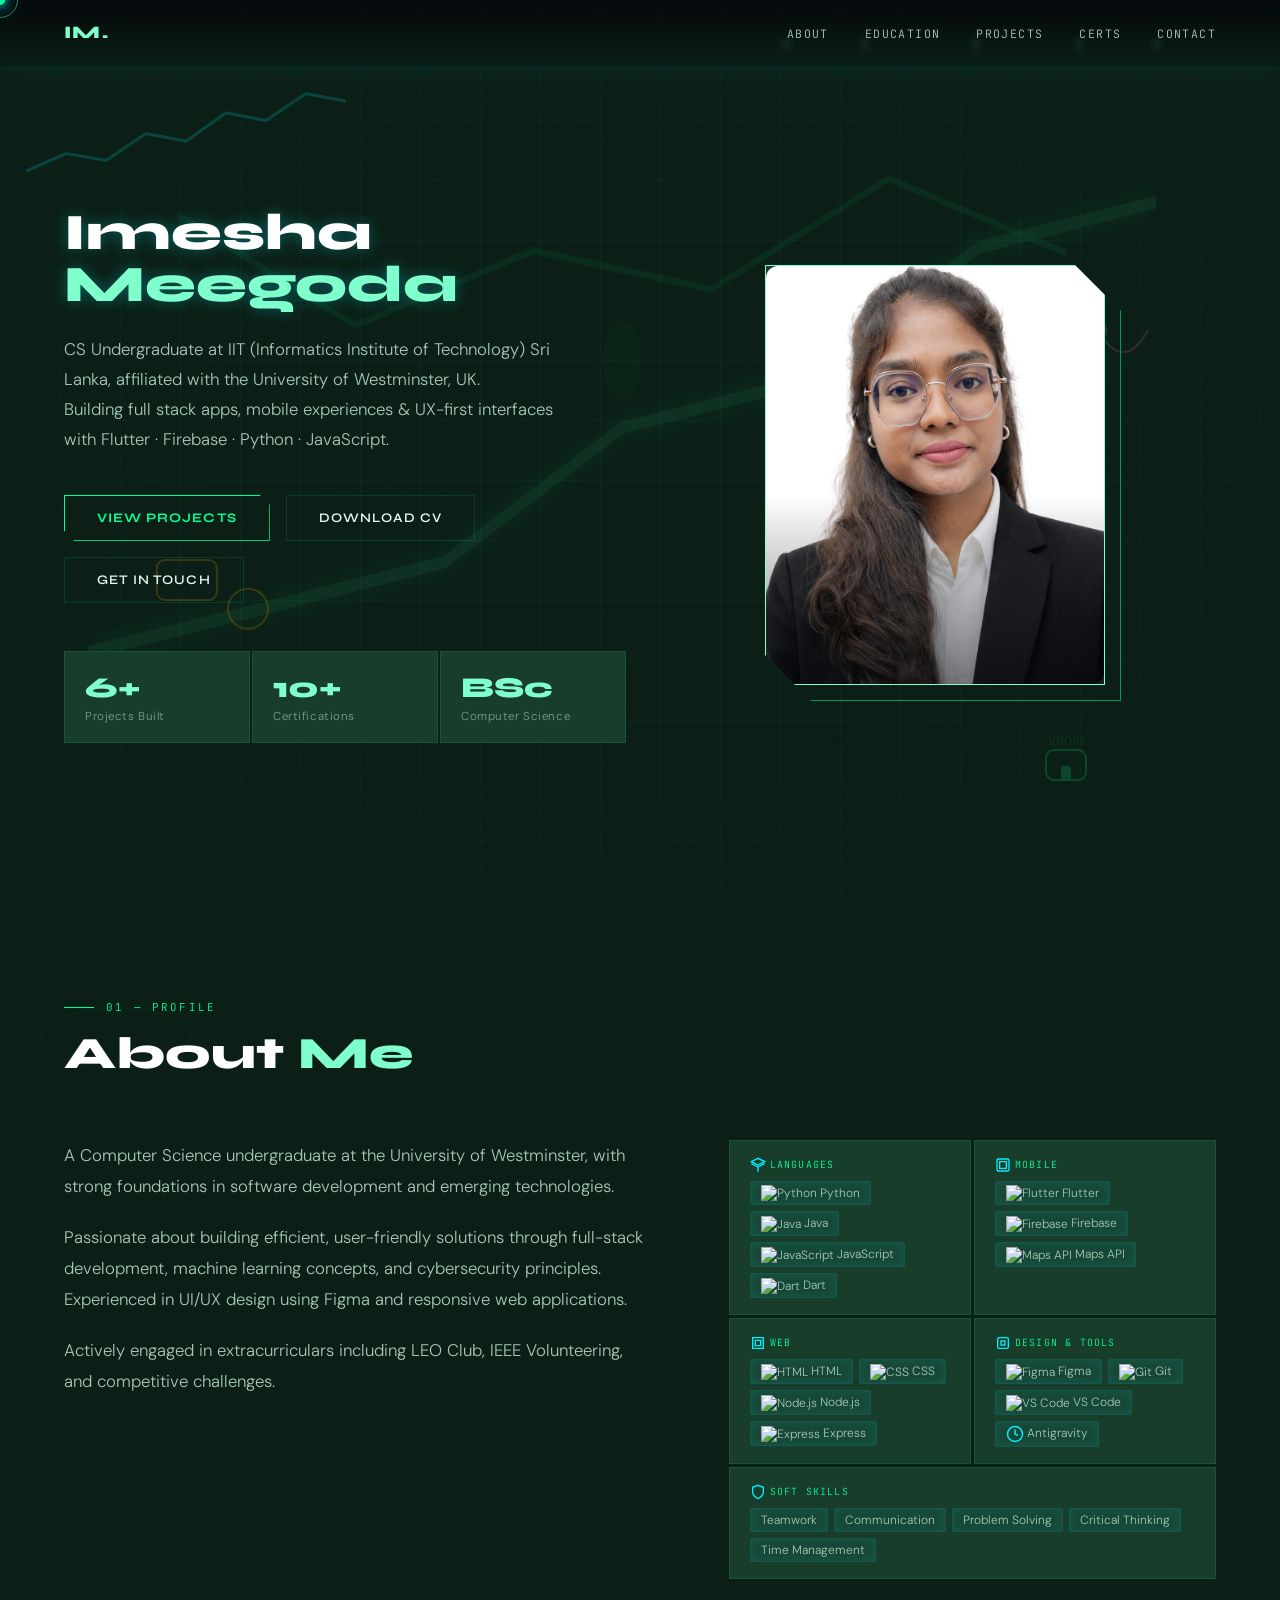
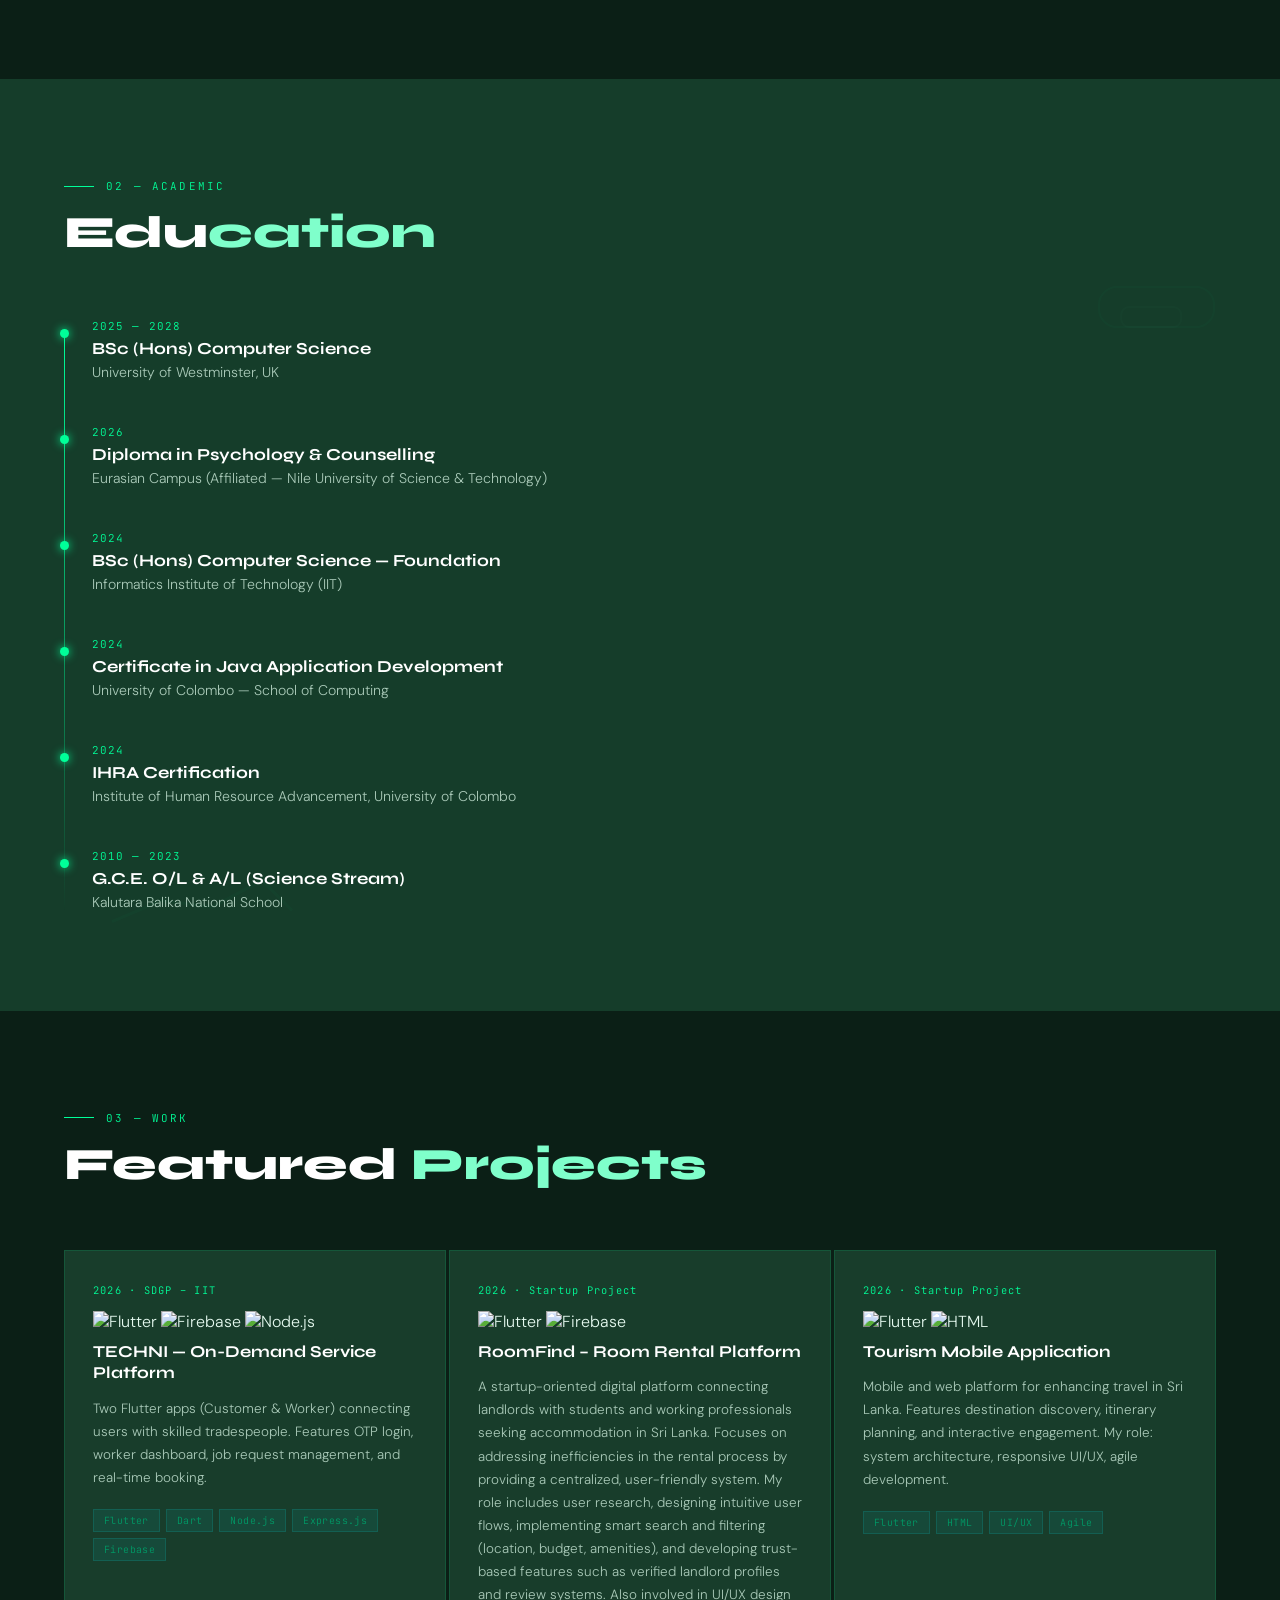
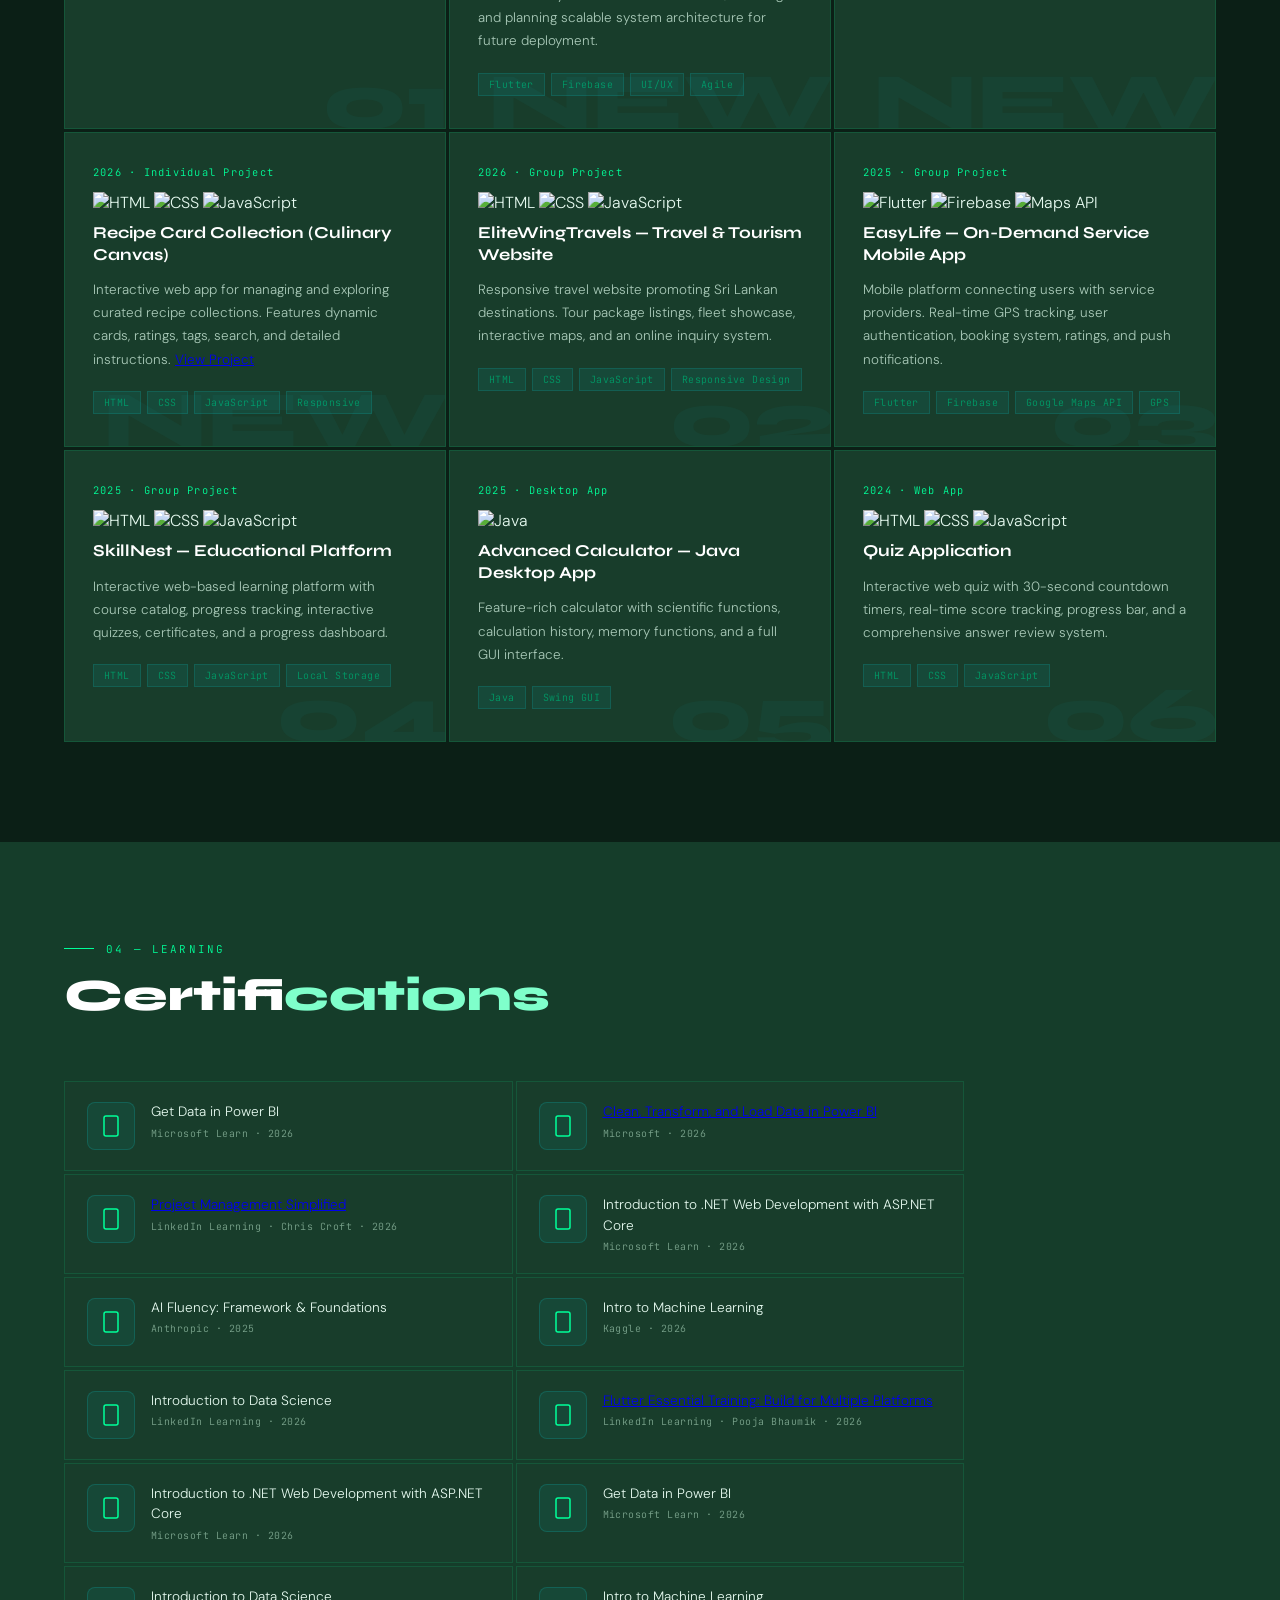
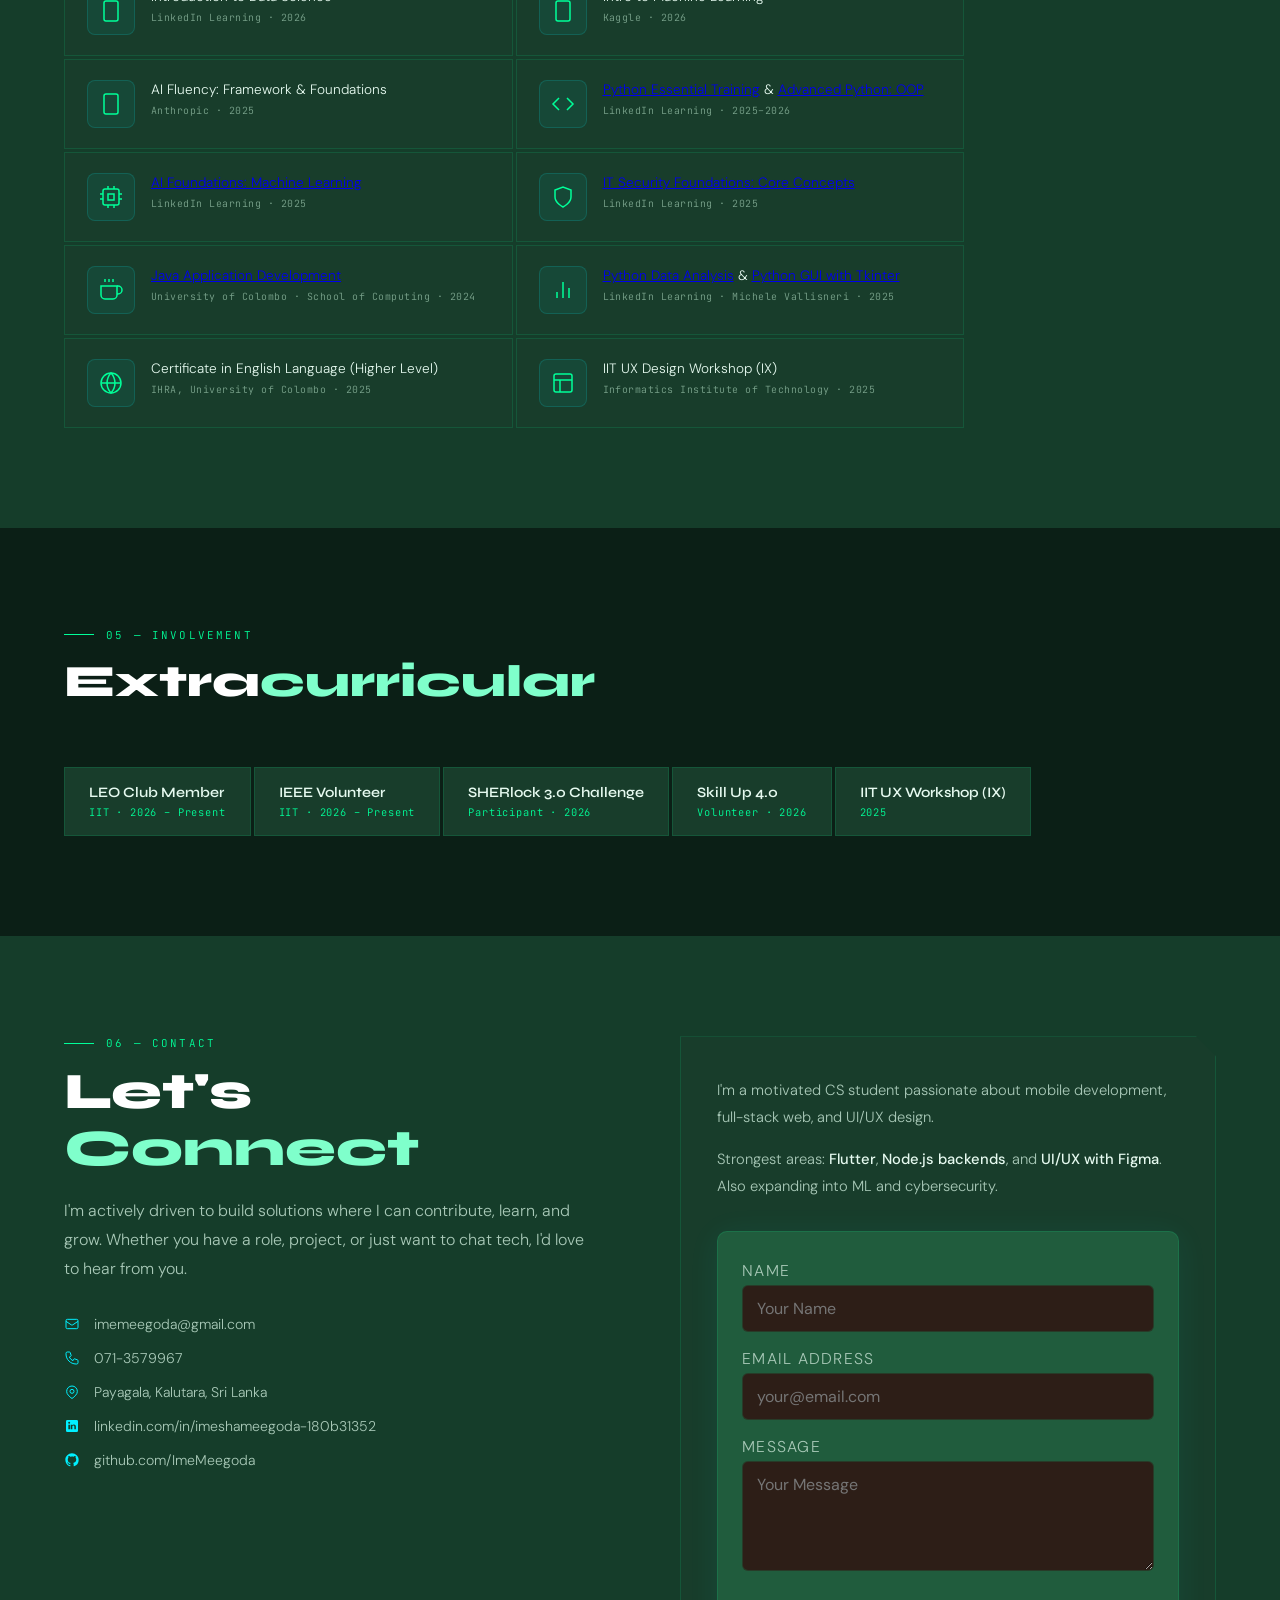
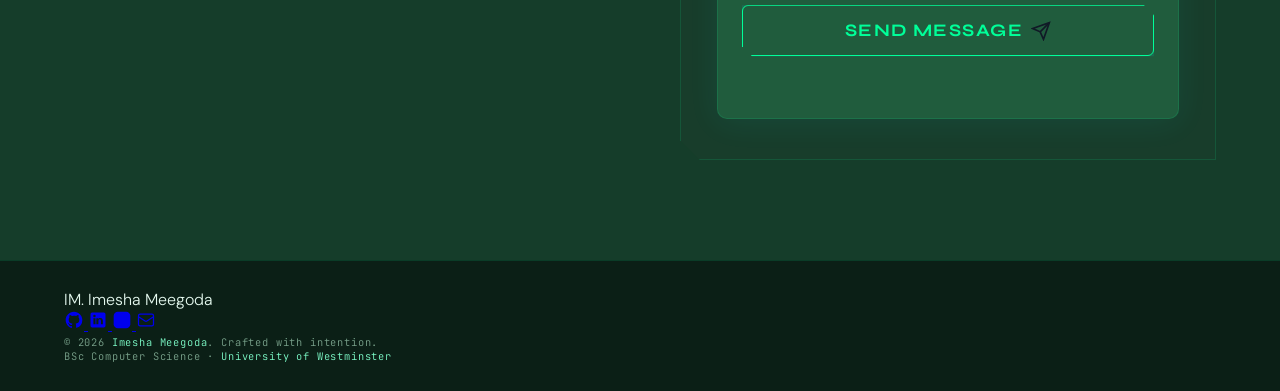
==== commit 9b3b5e33: "Remove certification descriptions for Power BI and Project Management courses Co-authored-by: Copilo" ====
--- a/index.html
+++ b/index.html
@@ -451,7 +451,6 @@
               <div>
                 <p class="cert-name"><a href="https://www.linkedin.com/posts/imesha-meegoda-180b31352_microsoft-powerbi-dataanalytics-share-7457886388017991680-YwnA?utm_source=share&utm_medium=member_desktop&rcm=ACoAAFgWnrAB_bH4vVdPZS-ZHTIyrhU2wVOVN9o" target="_blank" rel="noopener">Clean, Transform, and Load Data in Power BI</a></p>
                 <p class="cert-src">Microsoft · 2026</p>
-                <p class="cert-desc">Strengthened skills in data preparation, transformation, and business intelligence using Power BI. <span style="display:block;margin-top:2px;font-size:0.95em;color:var(--text-muted);">#Microsoft #PowerBI #DataAnalytics #BusinessIntelligence #DataVisualization #Learning #Certification #TechSkills</span></p>
               </div>
             </div>
             <div class="cert-card reveal" style="--delay:0.406s">
@@ -459,7 +458,6 @@
               <div>
                 <p class="cert-name"><a href="https://www.linkedin.com/posts/imesha-meegoda-180b31352_projectmanagement-share-7457884871894515713--QU_?utm_source=share&utm_medium=member_desktop&rcm=ACoAAFgWnrAB_bH4vVdPZS-ZHTIyrhU2wVOVN9o" target="_blank" rel="noopener">Project Management Simplified</a></p>
                 <p class="cert-src">LinkedIn Learning · Chris Croft · 2026</p>
-                <p class="cert-desc">Just finished the course “Project Management Simplified” by Chris Croft! <a href="https://lnkd.in/gXEN2XX3" target="_blank" rel="noopener">Check it out</a>. <span style="display:block;margin-top:2px;font-size:0.95em;color:var(--text-muted);">#projectmanagement</span></p>
               </div>
             </div>
             <div class="cert-card reveal" style="--delay:0.41s">
--- a/style.css
+++ b/style.css
@@ -482,6 +482,15 @@
   color: var(--text-dim); letter-spacing: .05em; margin-top: 4px;
 }
 
+/* Consistent description style for certification cards */
+.cert-desc {
+  font-size: 0.84rem;
+  color: var(--text-muted);
+  line-height: 1.7;
+  margin-top: 8px;
+  margin-bottom: 0;
+}
+
 /* ── ACTIVITIES ── */
 .activities-grid { display: flex; flex-wrap: wrap; gap: 3px; }
 .activity-card {
